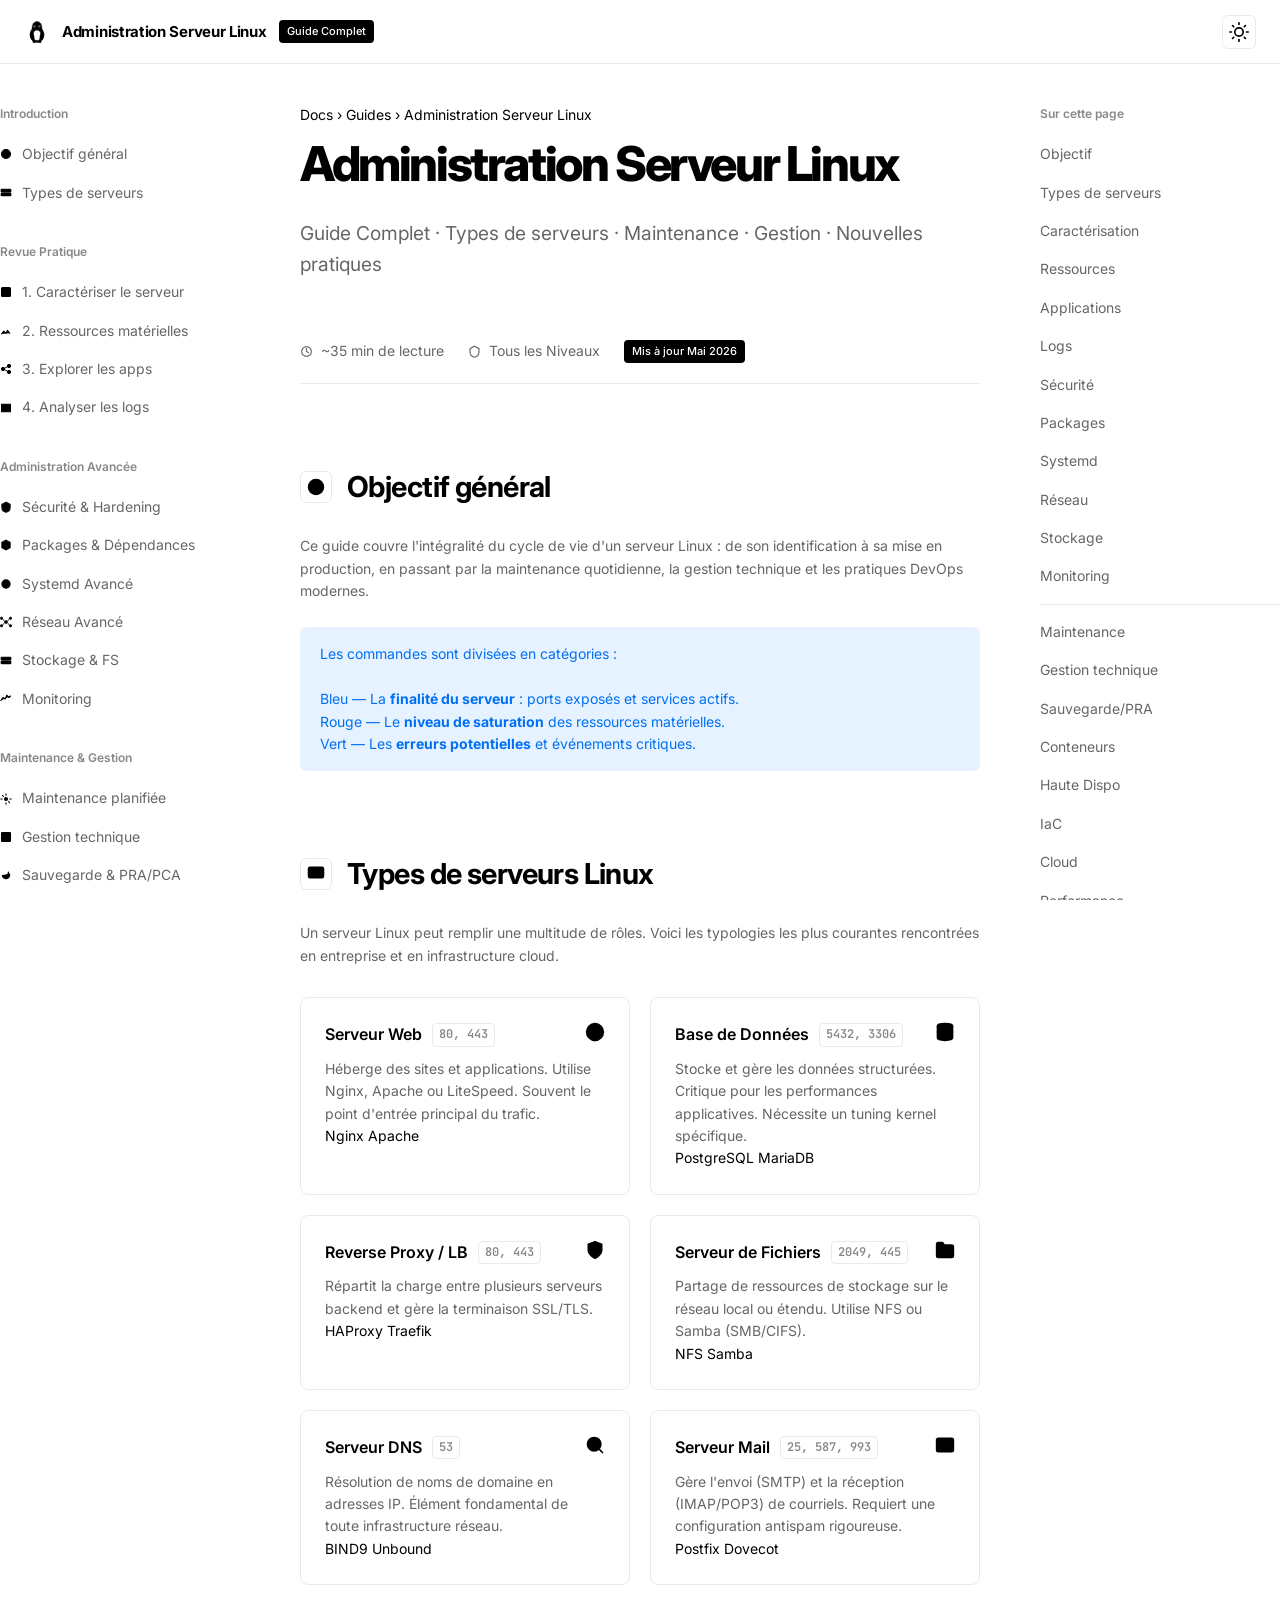
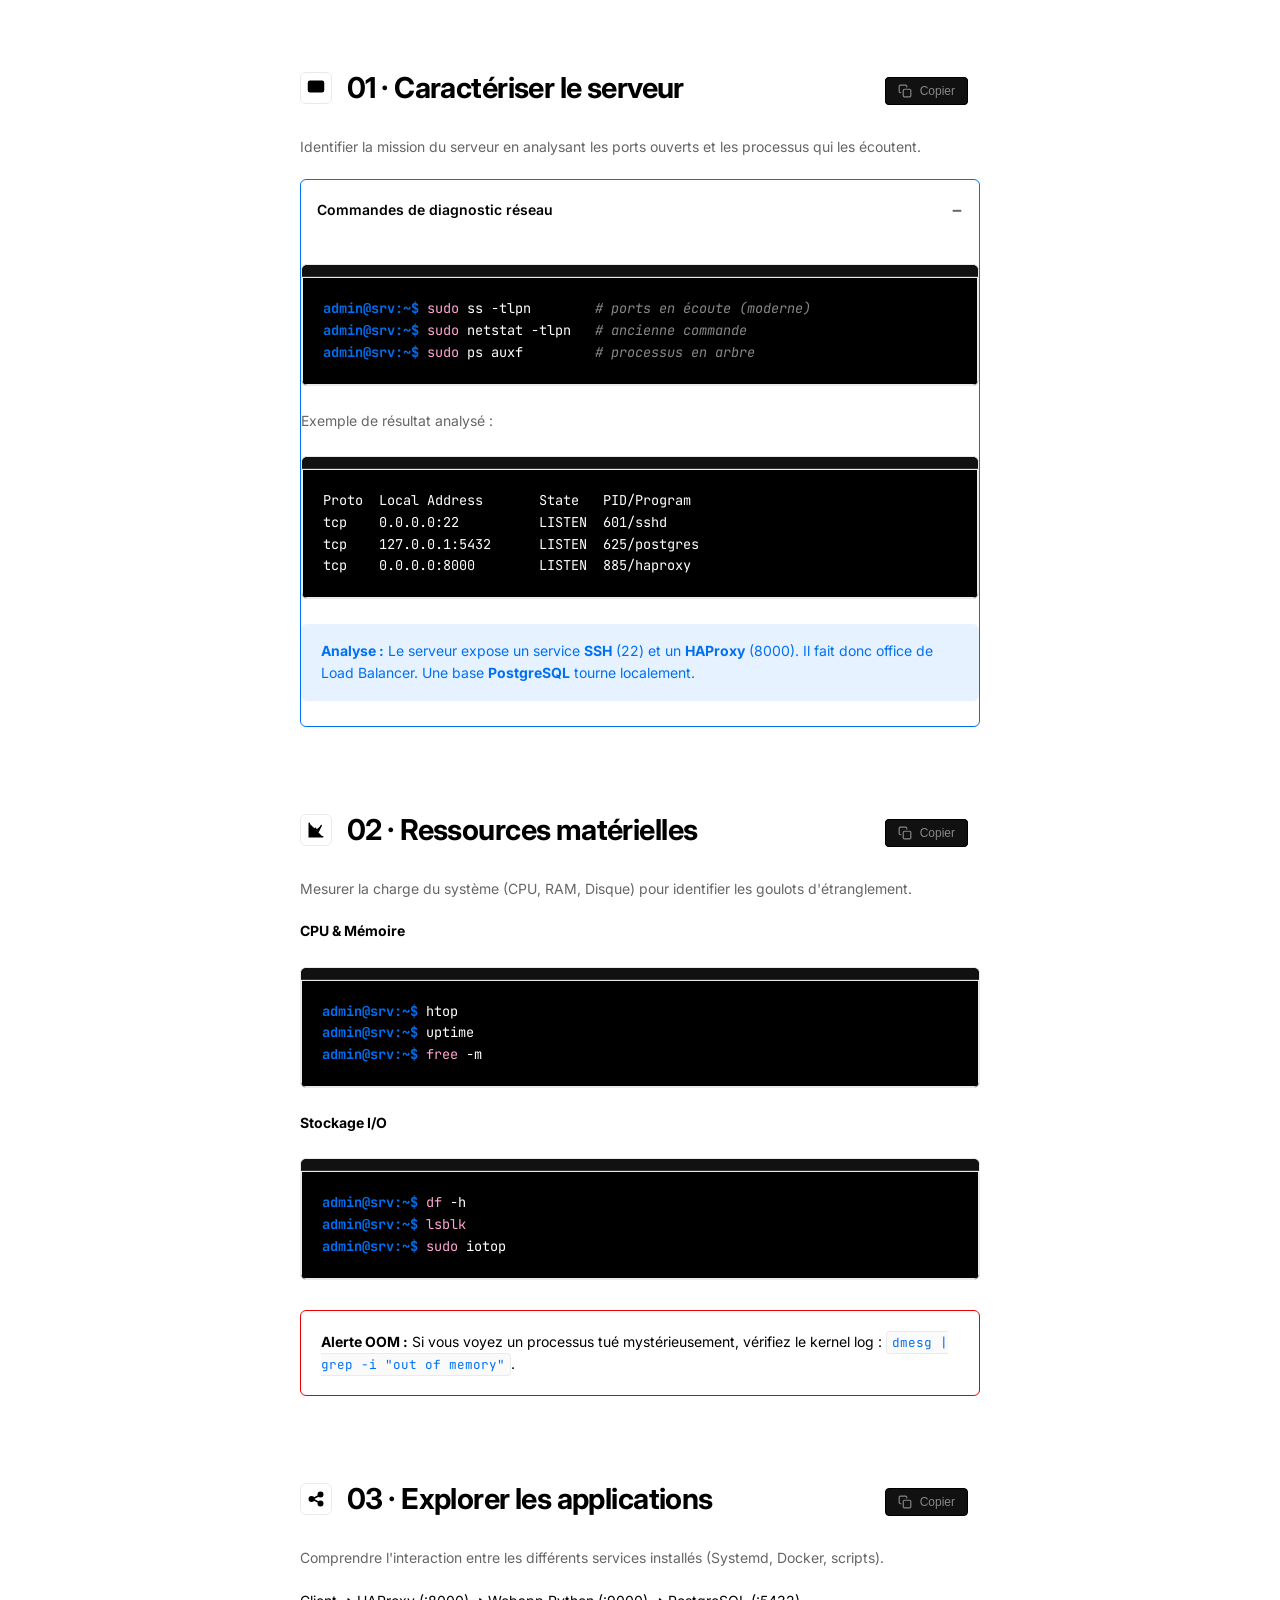
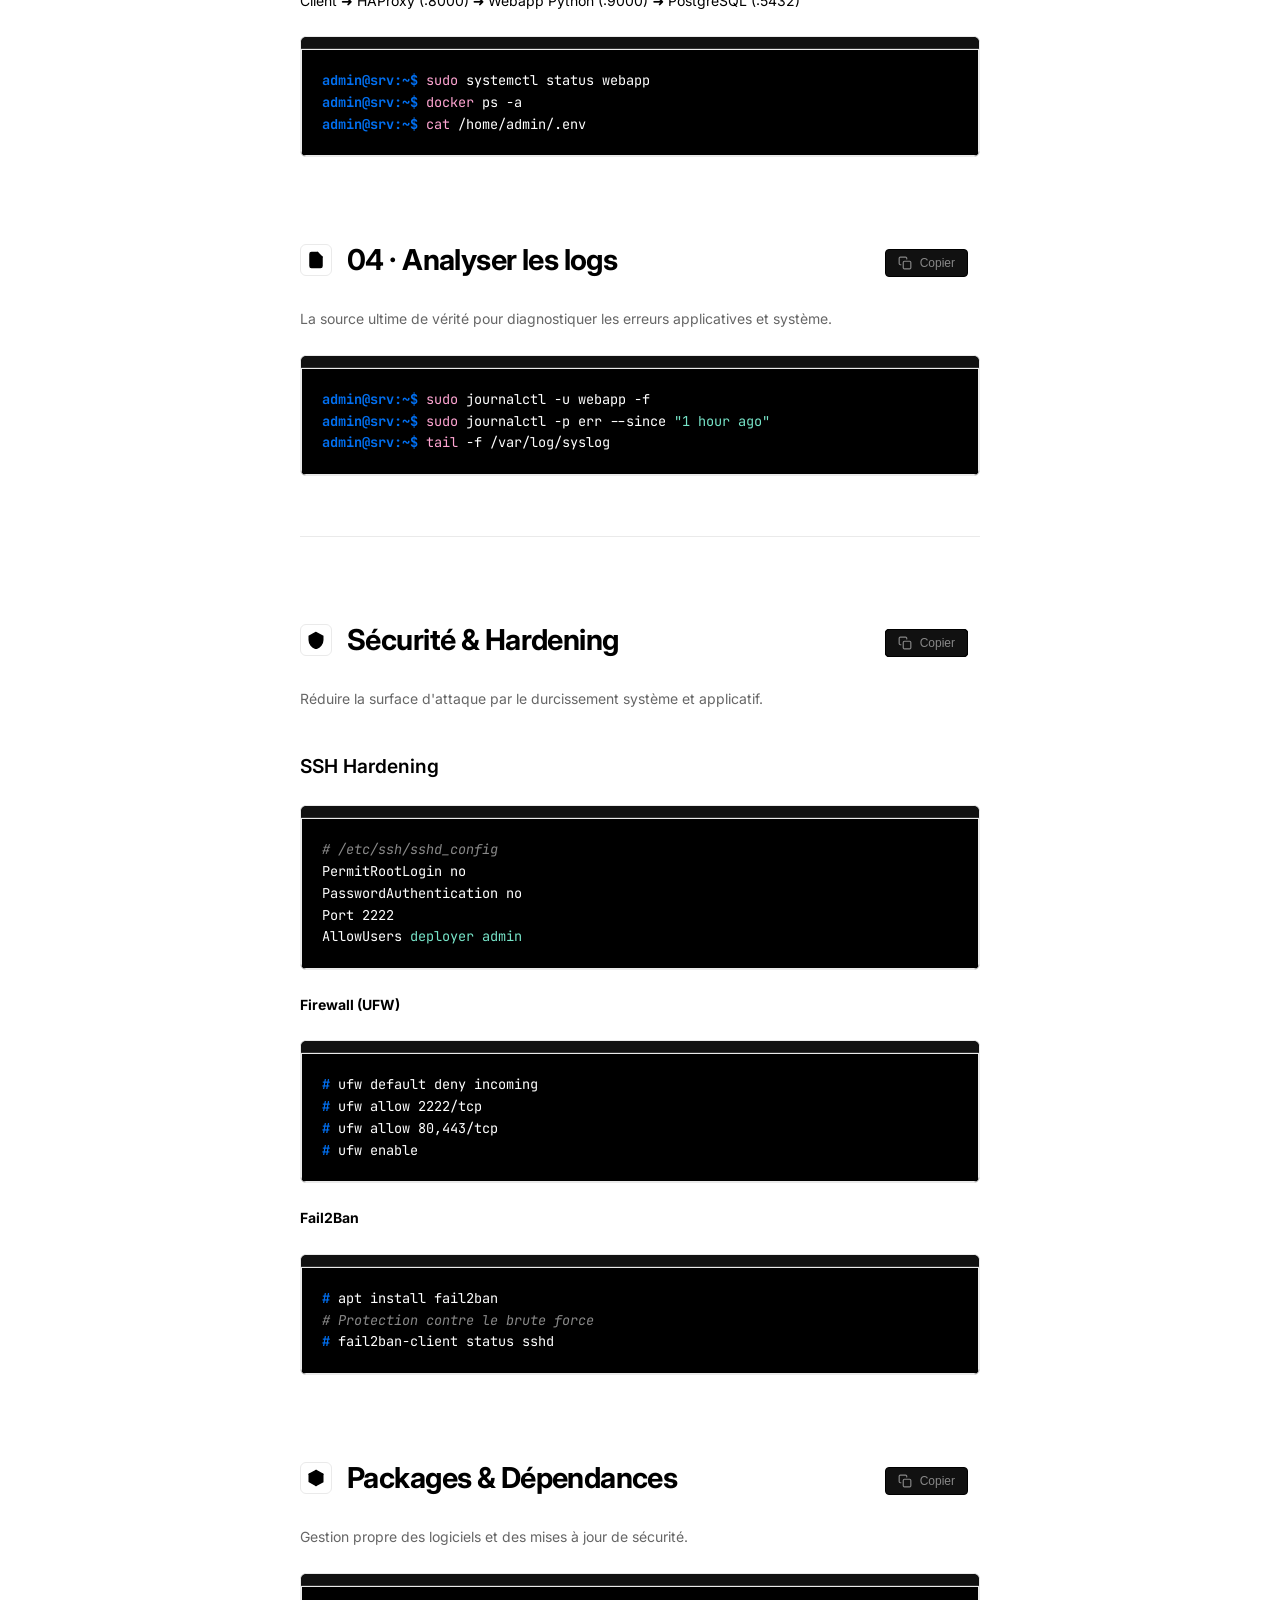
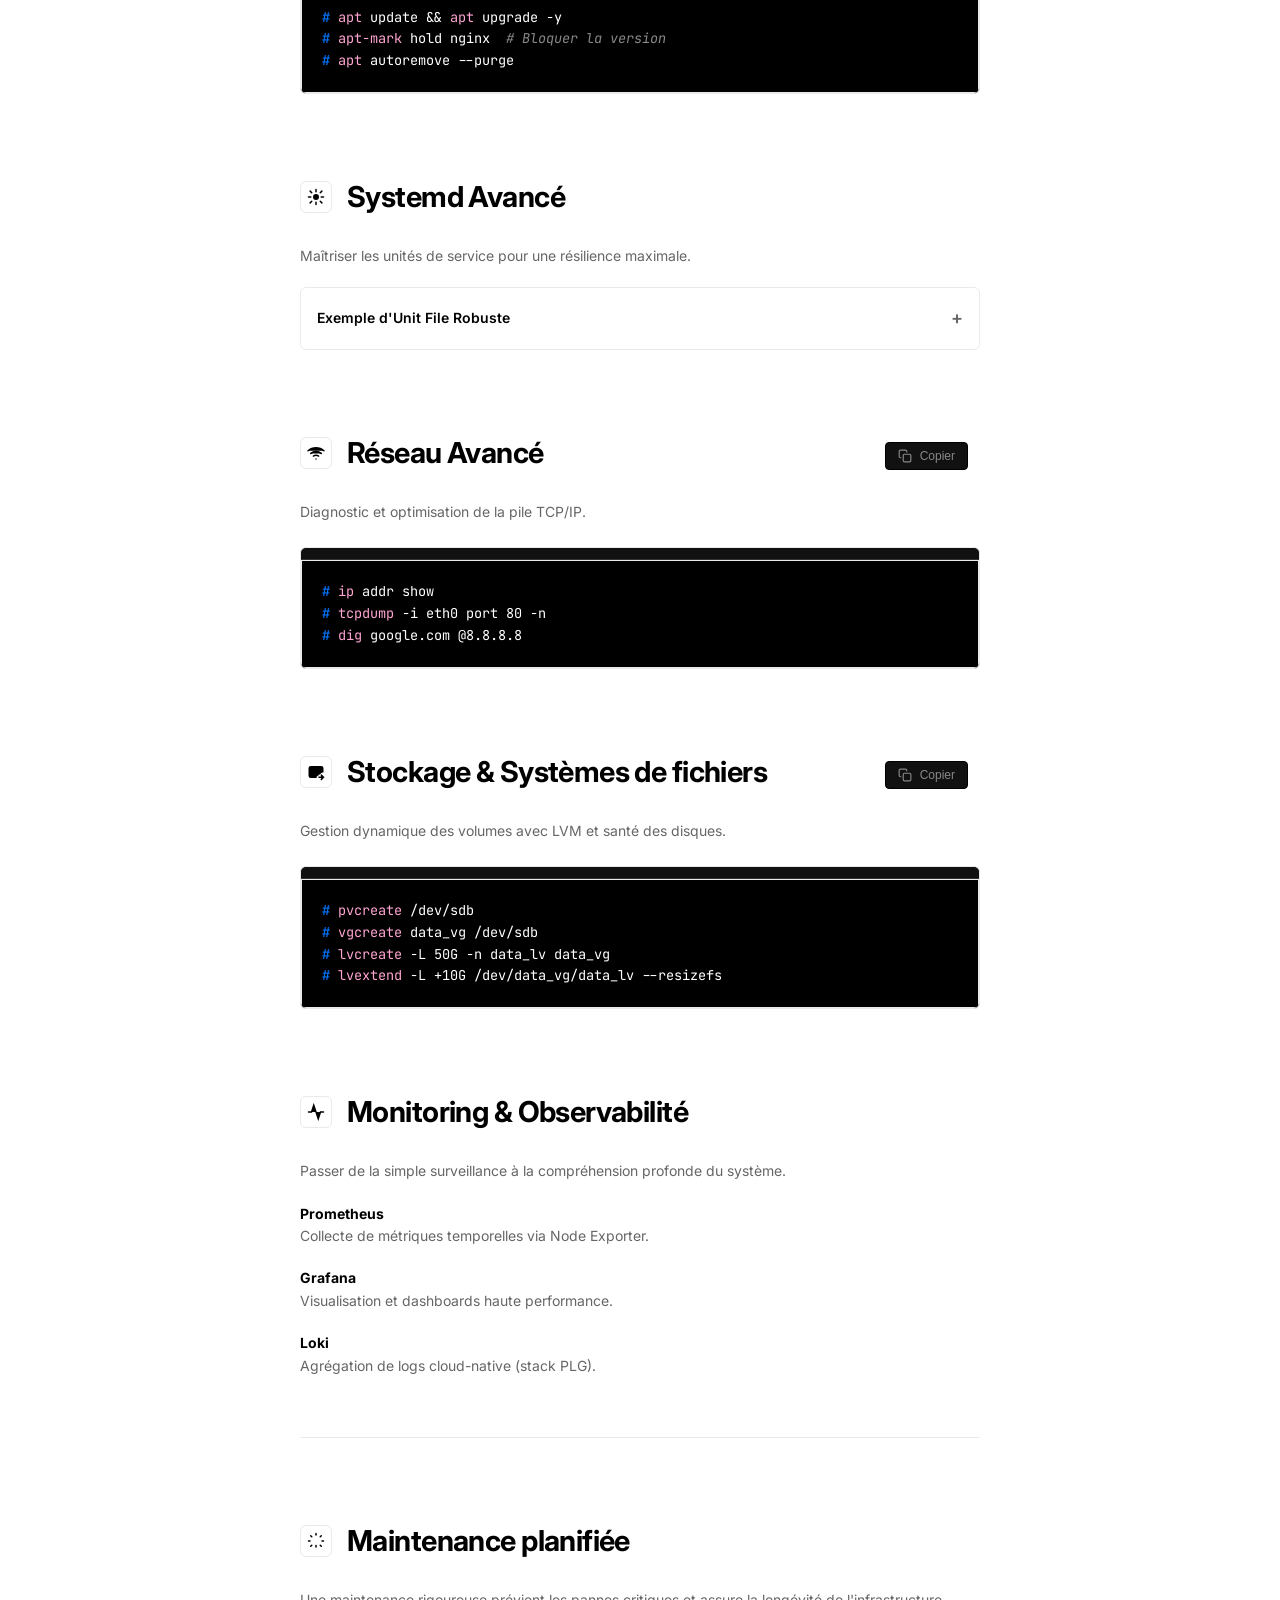
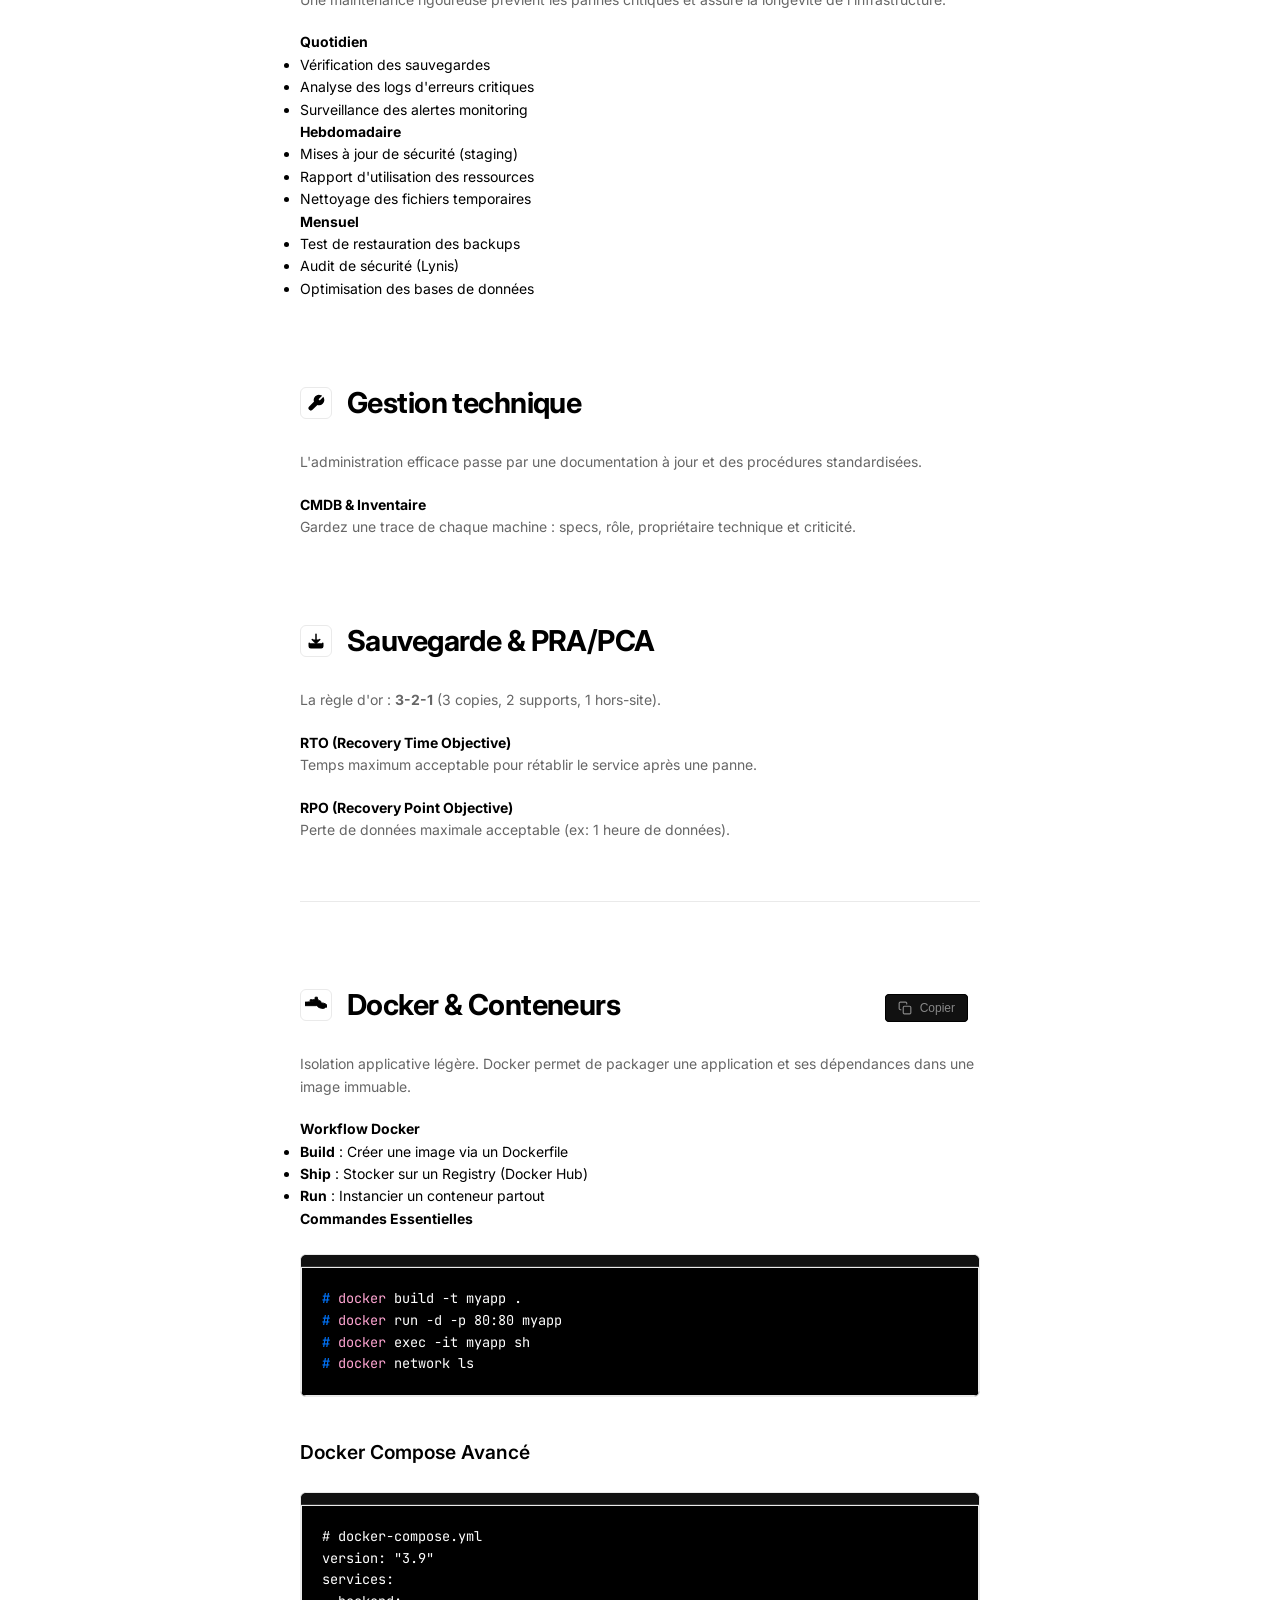
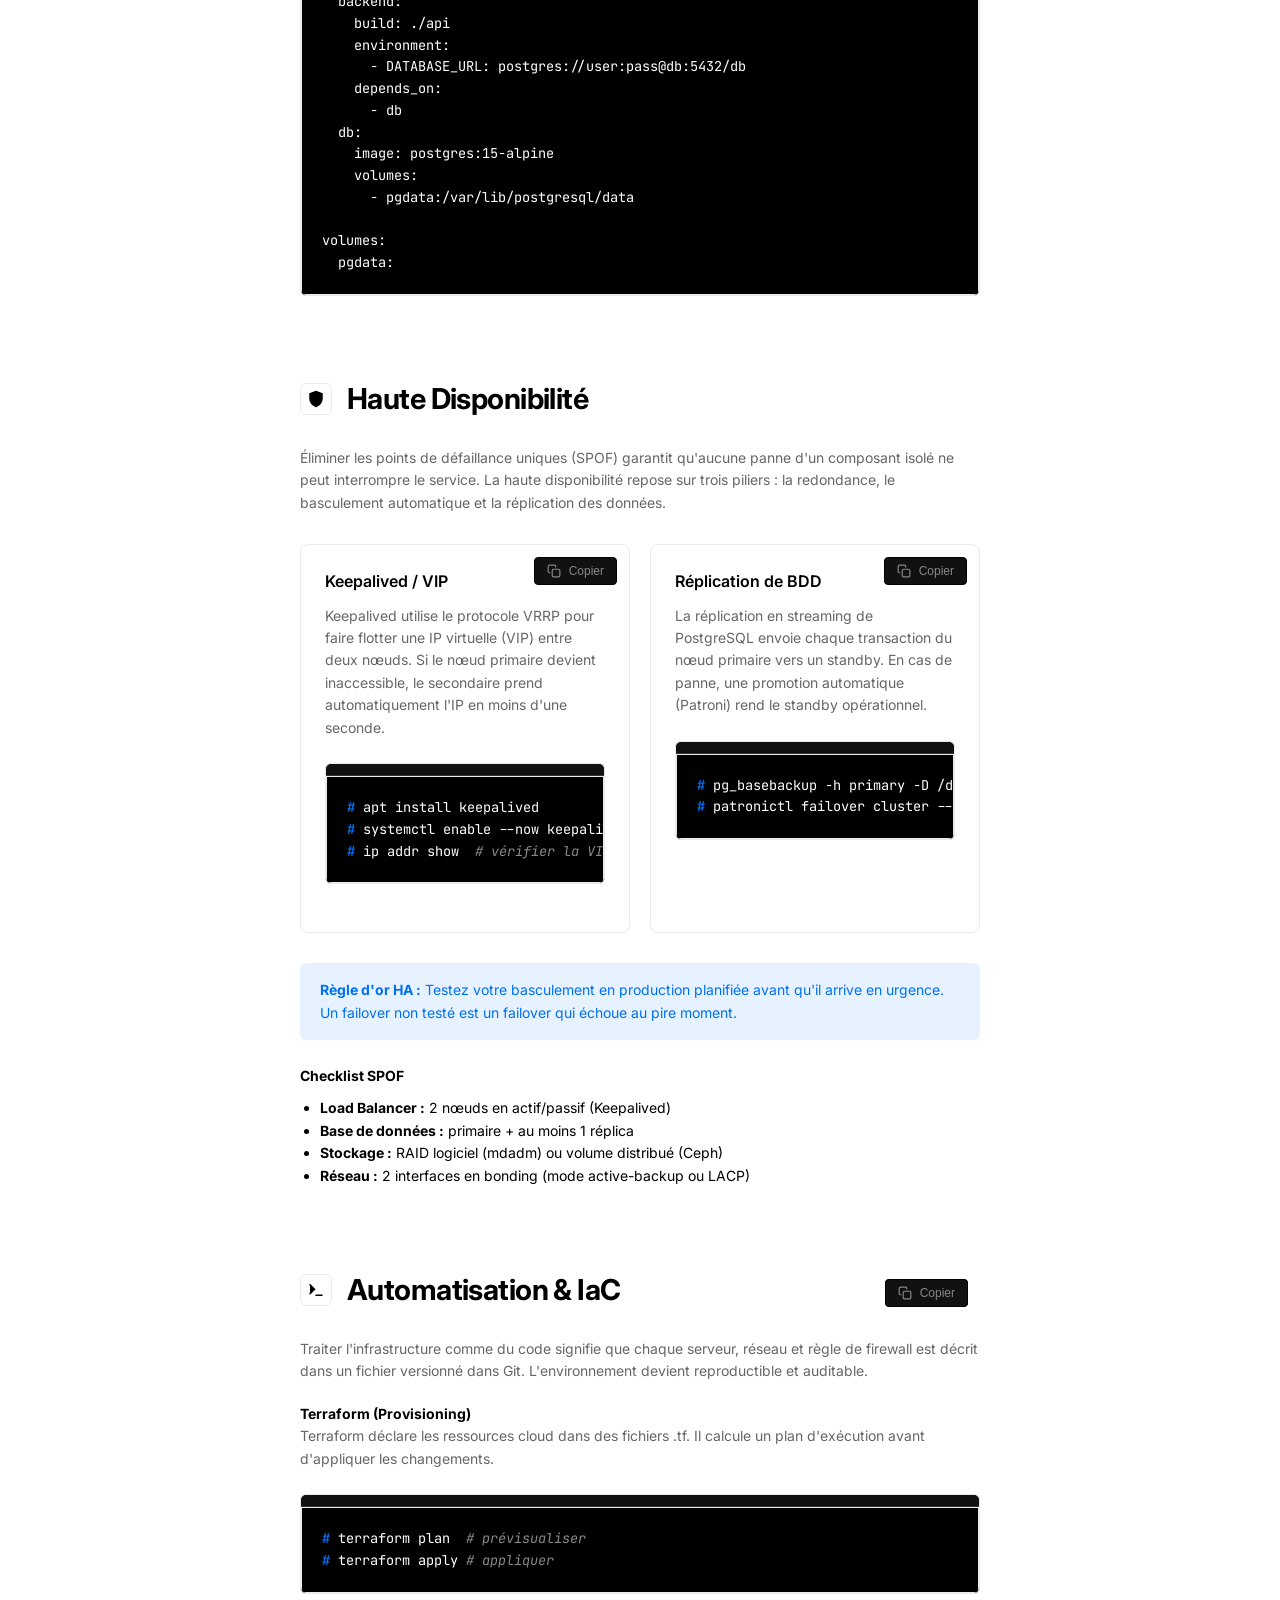
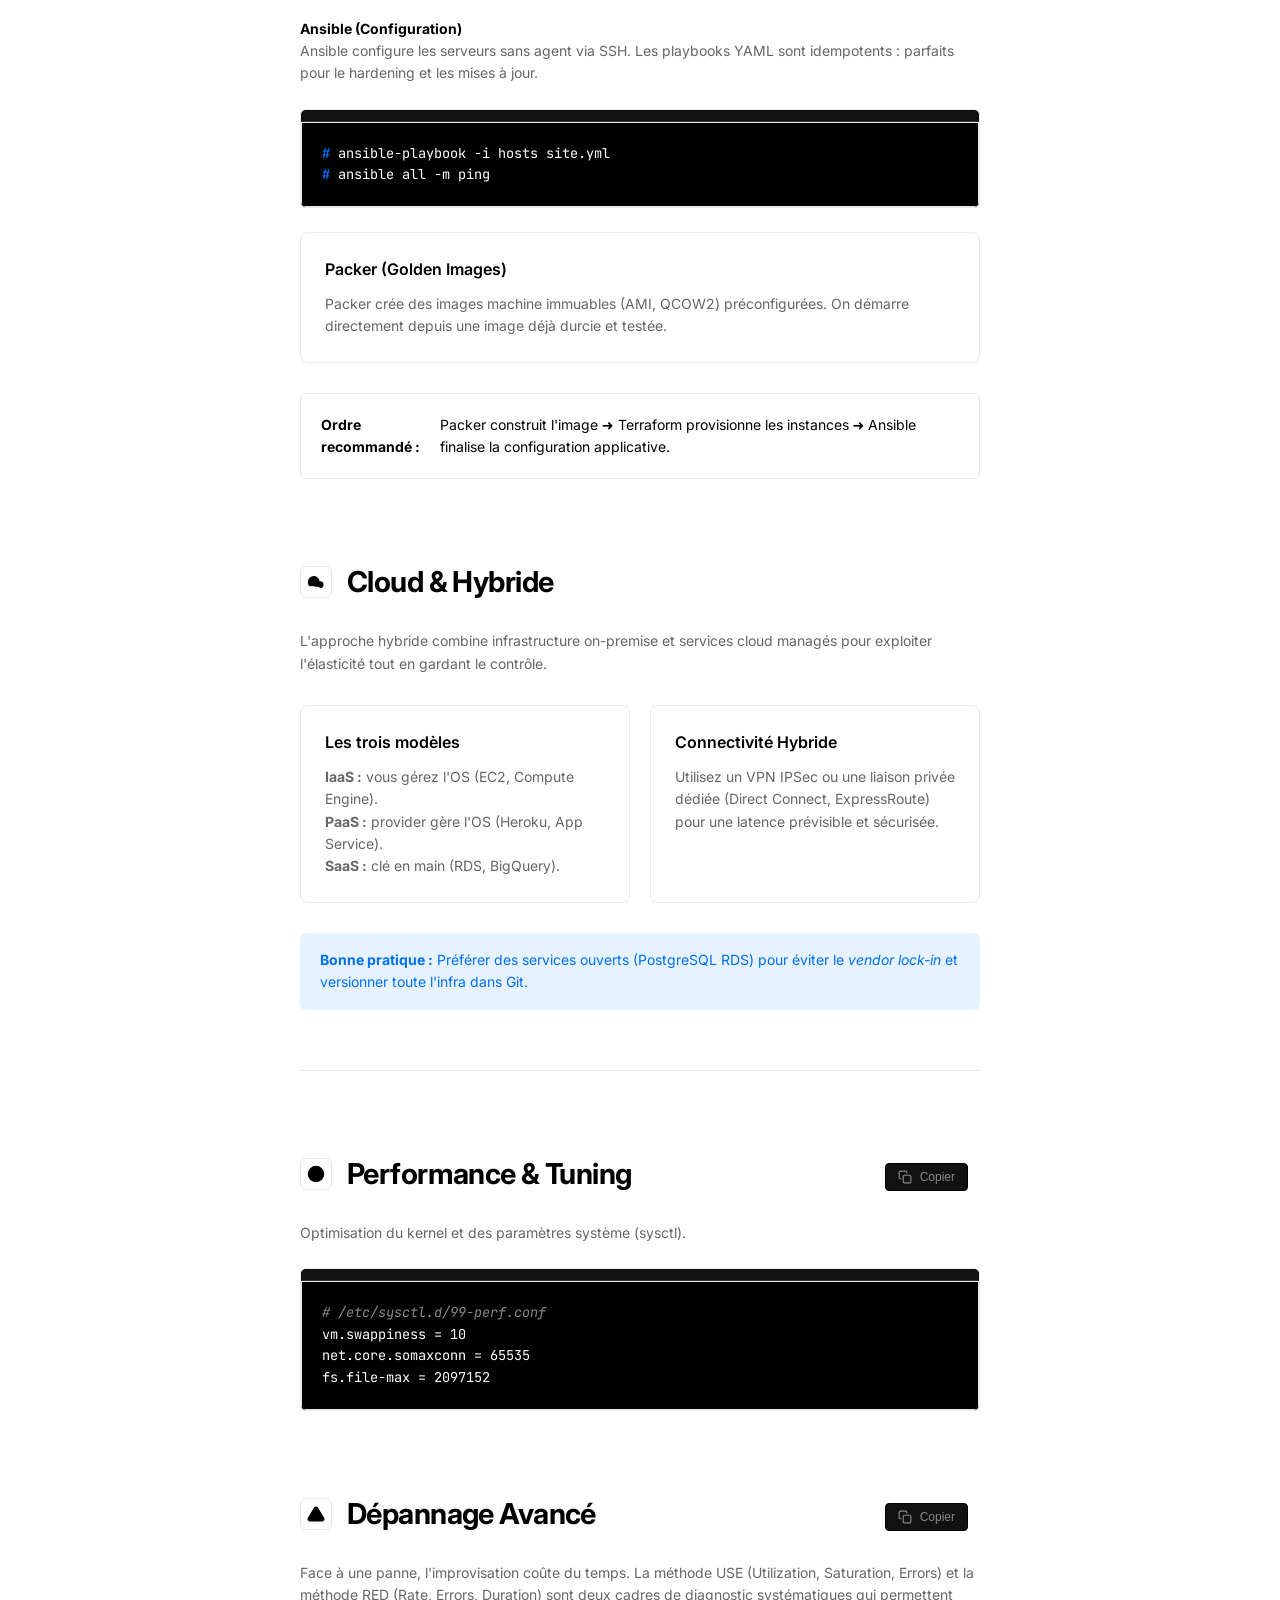
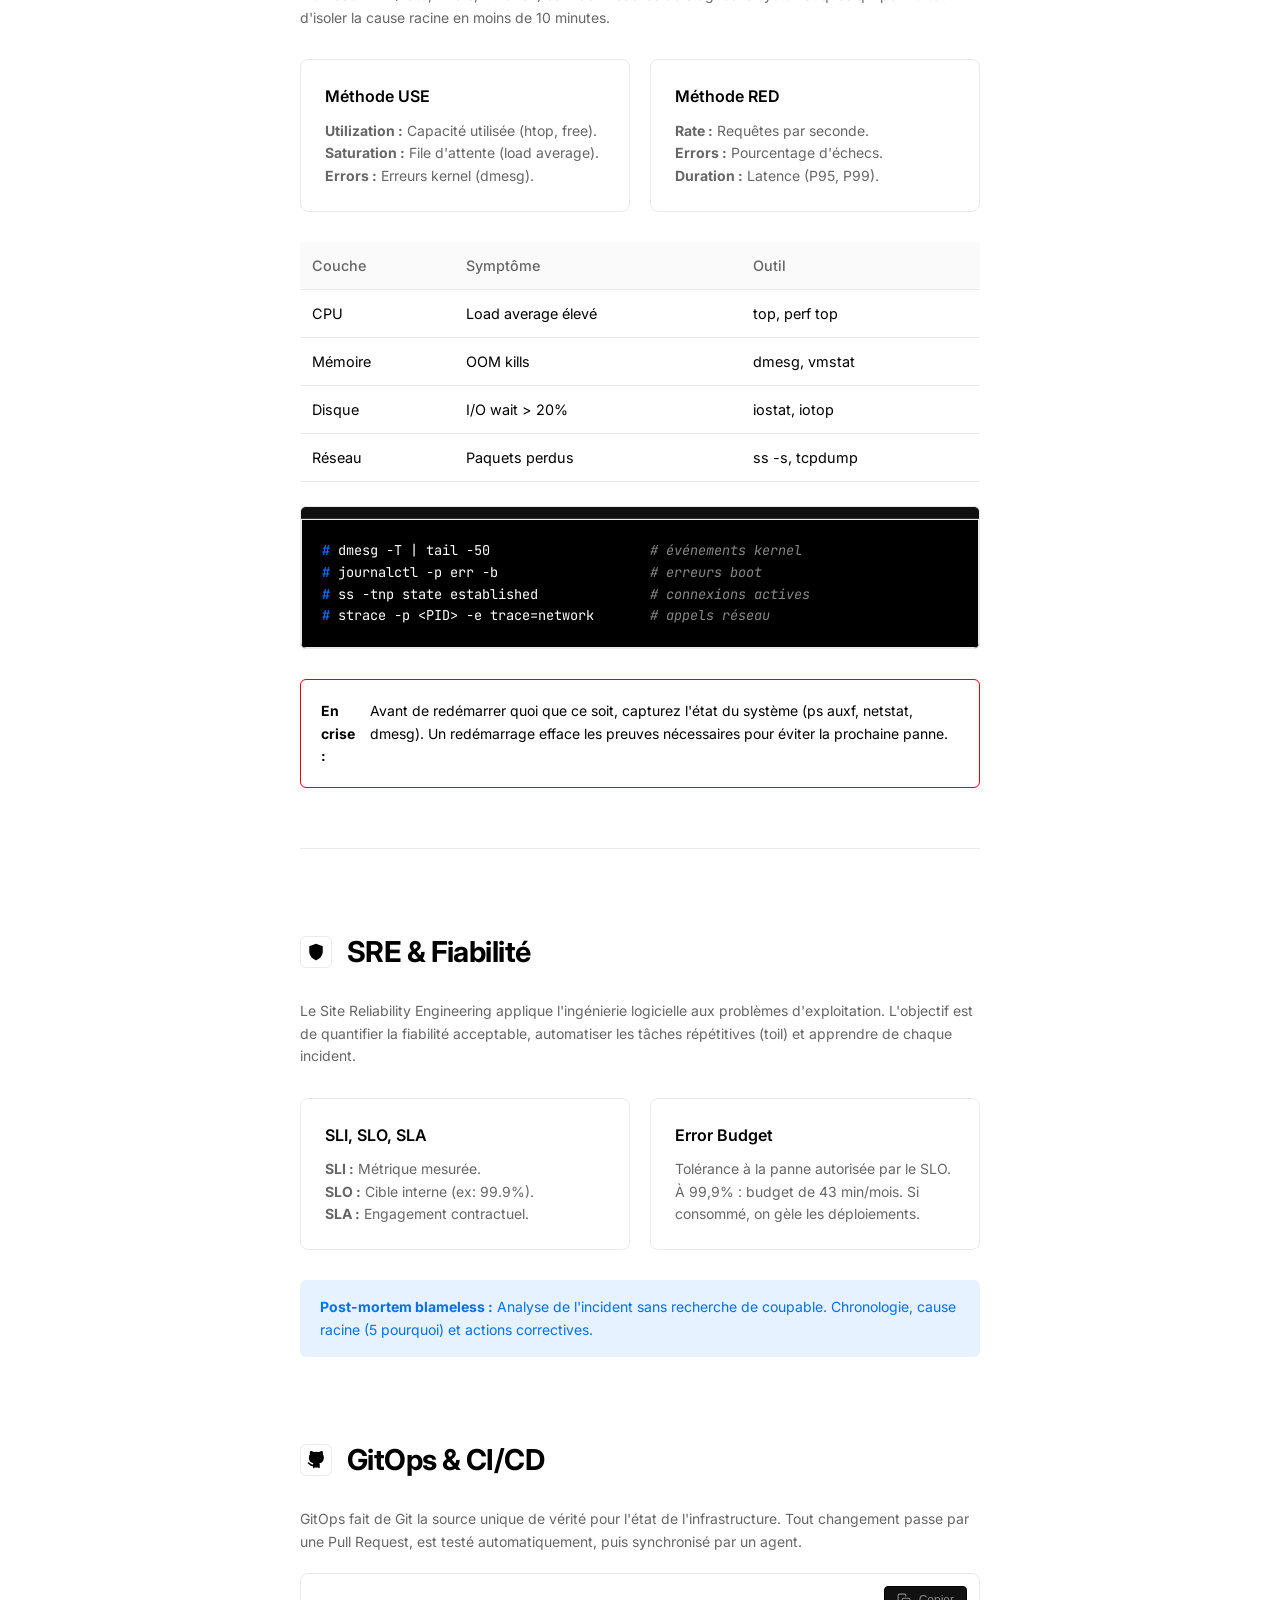
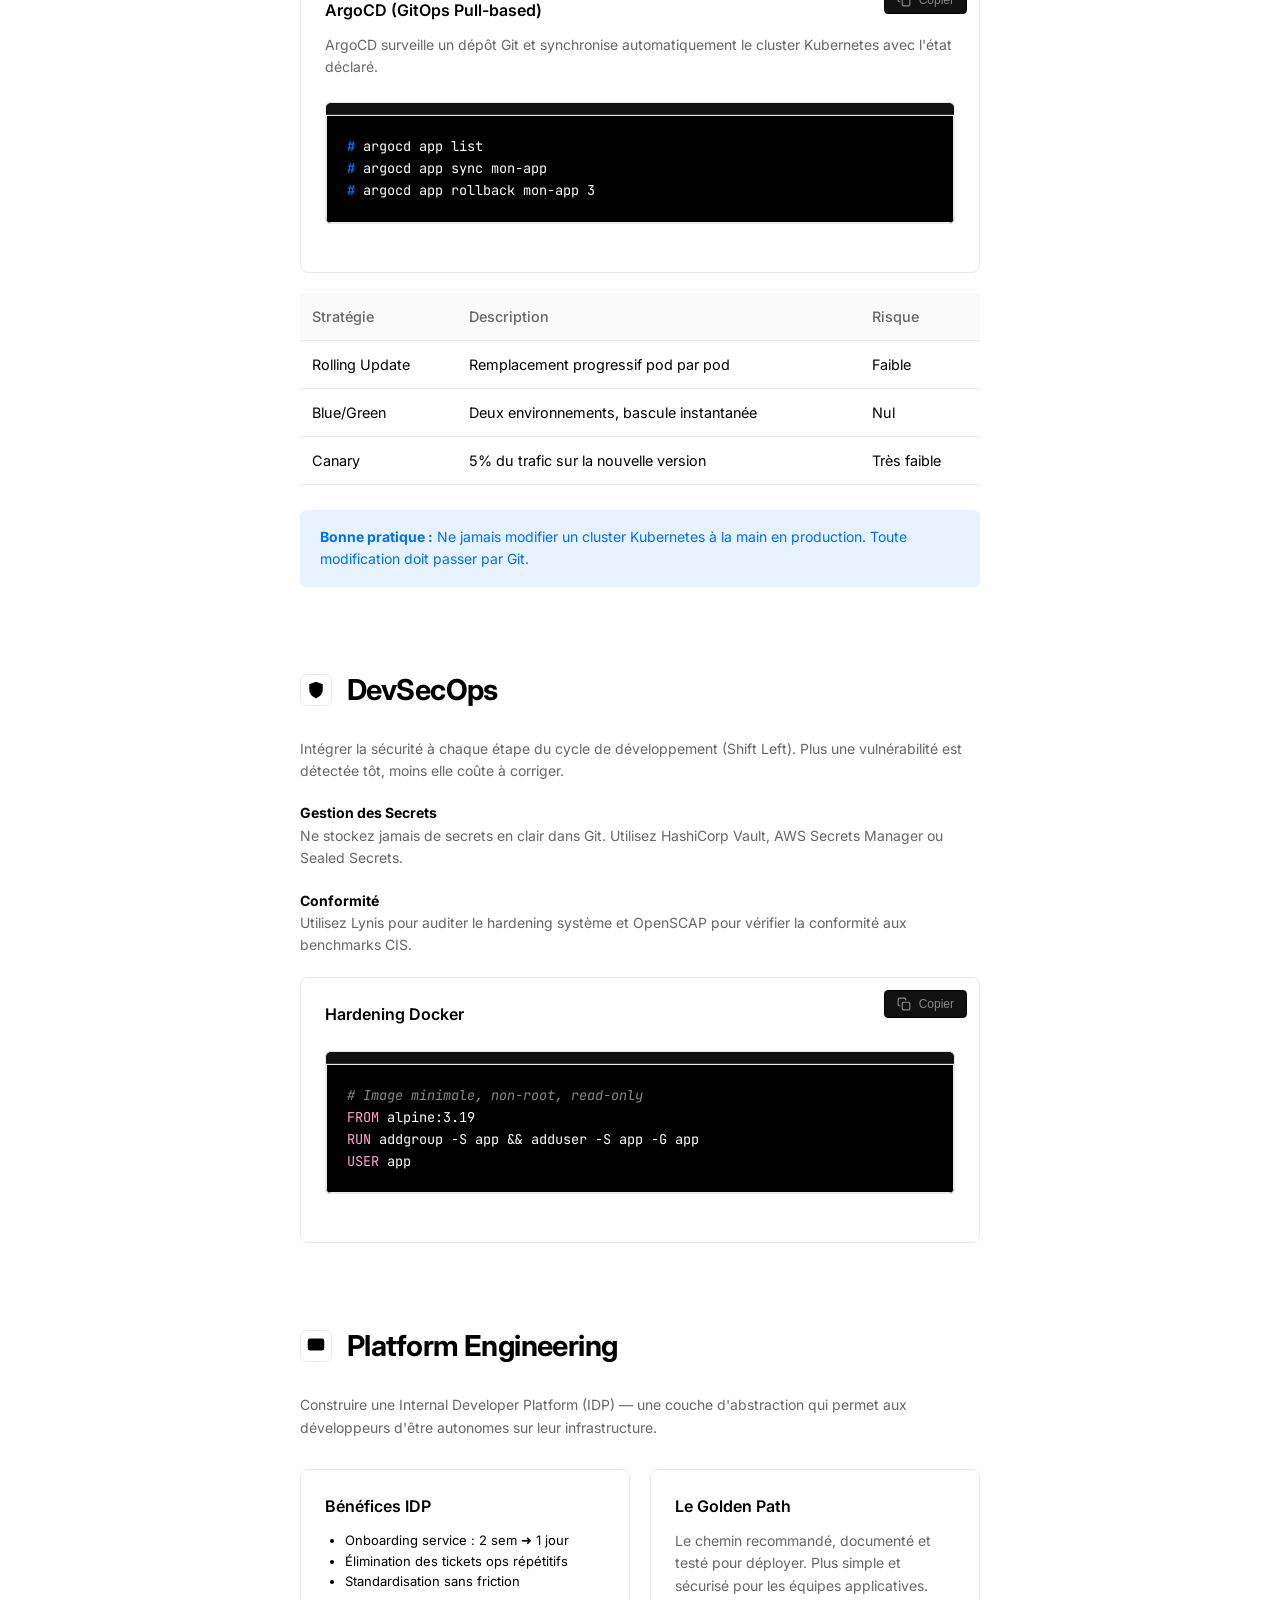
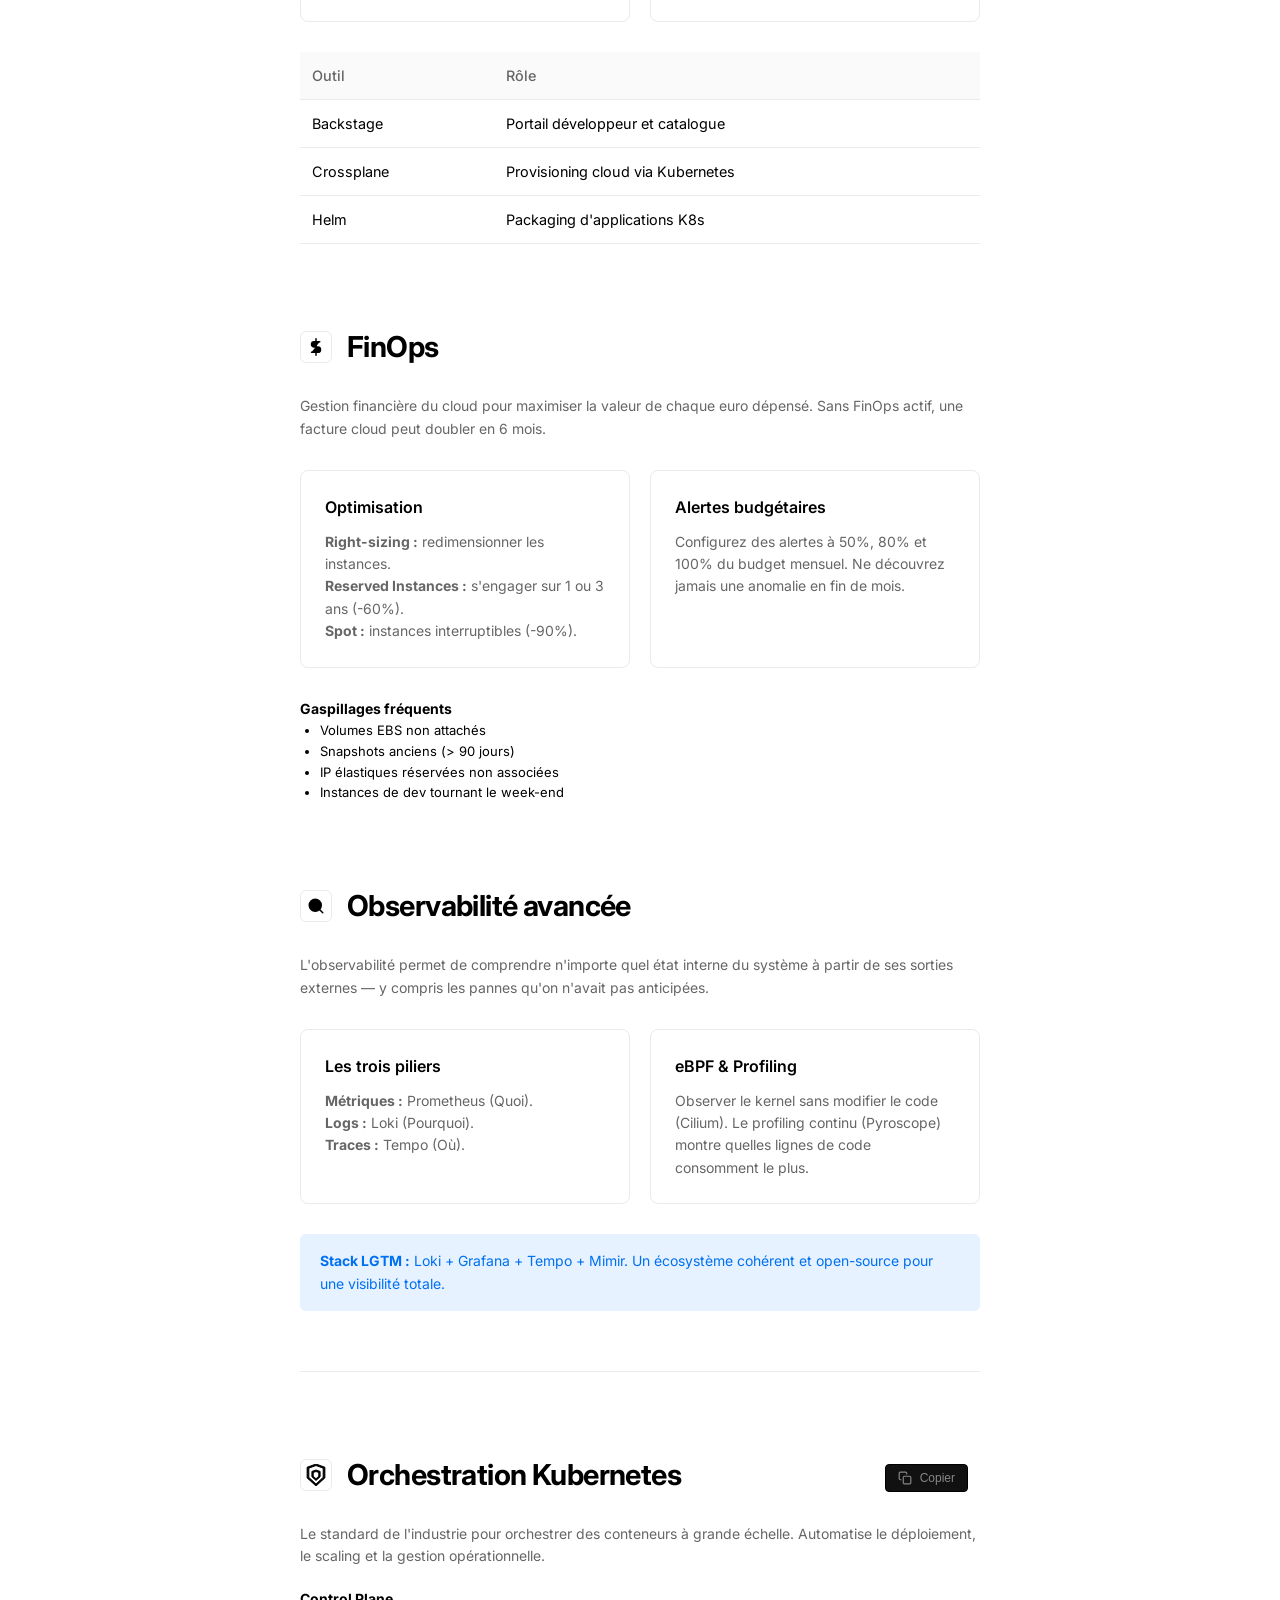
==== index.html @ 52319ed7 "doc:: première version" ====
<!DOCTYPE html>
<html lang="fr">

<head>
  <meta charset="UTF-8">
  <meta name="viewport" content="width=device-width, initial-scale=1.0">
  <title>Administration Serveur Linux </title>
  <meta name="description"
    content="Guide complet d'administration serveur Linux : types de serveurs, maintenance, sécurité, DevOps, Kubernetes, SRE, nouvelles pratiques.">
  <link rel="stylesheet" href="css/main.css">
  <script src="js/script.js" defer></script>
</head>

<body>

  <div id="progress-bar"></div>

  <header>
    <div class="header-left">
      <button id="menu-toggle" aria-label="Menu">
        <svg width="20" height="20" viewBox="0 0 24 24" fill="none" stroke="currentColor" stroke-width="2"
          stroke-linecap="round" stroke-linejoin="round">
          <line x1="3" y1="12" x2="21" y2="12" />
          <line x1="3" y1="6" x2="21" y2="6" />
          <line x1="3" y1="18" x2="21" y2="18" />
        </svg>
      </button>
      <svg width="26" height="26" viewBox="0 0 64 64" xmlns="http://www.w3.org/2000/svg">
        <ellipse cx="32" cy="38" rx="17" ry="20" fill="#1a1a1a" />
        <ellipse cx="32" cy="21" rx="12" ry="15" fill="#1a1a1a" />
        <ellipse cx="32" cy="40" rx="10" ry="13" fill="#fff" />
        <circle cx="26" cy="18" r="2.8" fill="#fff" />
        <circle cx="38" cy="18" r="2.8" fill="#fff" />
        <circle cx="26.8" cy="17.5" r="1.3" fill="#1a1a1a" />
        <circle cx="38.8" cy="17.5" r="1.3" fill="#1a1a1a" />
        <ellipse cx="32" cy="24.5" rx="3.5" ry="2.2" fill="#f0a020" />
        <ellipse cx="20" cy="42" rx="4.5" ry="10" fill="#f0a020" transform="rotate(-12 20 42)" />
        <ellipse cx="44" cy="42" rx="4.5" ry="10" fill="#f0a020" transform="rotate(12 44 42)" />
        <ellipse cx="25" cy="56" rx="3.8" ry="2.2" fill="#f0a020" />
        <ellipse cx="39" cy="56" rx="3.8" ry="2.2" fill="#f0a020" />
      </svg>
      <span class="header-title">Administration Serveur Linux</span>
      <span class="badge">Guide Complet</span>
    </div>

    <div class="header-right">
      <button id="theme-toggle" aria-label="Toggle Theme" title="Changer le thème">
        <svg class="sun-icon" width="20" height="20" viewBox="0 0 24 24" fill="none" stroke="currentColor" stroke-width="2" stroke-linecap="round" stroke-linejoin="round"><circle cx="12" cy="12" r="5"/><line x1="12" y1="1" x2="12" y2="3"/><line x1="12" y1="21" x2="12" y2="23"/><line x1="4.22" y1="4.22" x2="5.64" y2="5.64"/><line x1="18.36" y1="18.36" x2="19.78" y2="19.78"/><line x1="1" y1="12" x2="3" y2="12"/><line x1="21" y1="12" x2="23" y2="12"/><line x1="4.22" y1="19.78" x2="5.64" y2="18.36"/><line x1="18.36" y1="5.64" x2="19.78" y2="4.22"/></svg>
        <svg class="moon-icon" width="20" height="20" viewBox="0 0 24 24" fill="none" stroke="currentColor" stroke-width="2" stroke-linecap="round" stroke-linejoin="round"><path d="M21 12.79A9 9 0 1 1 11.21 3 7 7 0 0 0 21 12.79z"/></svg>
      </button>
    </div>
  </header>

  <div class="layout">

    <!-- ══ SIDEBAR GAUCHE ══ -->
    <aside>
      <div class="toc-group">
        <span class="toc-label">Introduction</span>
        <ul>
          <li><a href="#purpose">
              <svg width="12" height="12" viewBox="0 0 16 16" fill="none" stroke="currentColor" stroke-width="1.5">
                <circle cx="8" cy="8" r="6" />
                <path d="M8 5v4M8 11v.5" stroke-linecap="round" />
              </svg>
              Objectif général</a></li>
          <li><a href="#server-types">
              <svg width="12" height="12" viewBox="0 0 16 16" fill="none" stroke="currentColor" stroke-width="1.4">
                <rect x="1.5" y="3" width="13" height="3.5" rx="1" />
                <rect x="1.5" y="8" width="13" height="3.5" rx="1" />
                <circle cx="12" cy="4.8" r="0.9" fill="currentColor" />
                <circle cx="12" cy="9.8" r="0.9" fill="currentColor" />
              </svg>
              Types de serveurs</a></li>
        </ul>
      </div>
      <div class="toc-group">
        <span class="toc-label">Revue Pratique</span>
        <ul>
          <li><a href="#obj1">
              <svg width="12" height="12" viewBox="0 0 16 16" fill="none" stroke="currentColor" stroke-width="1.4">
                <rect x="2" y="2" width="12" height="12" rx="1.5" />
                <path d="M5 8h6M5 5.5h4M5 10.5h5" stroke-linecap="round" />
              </svg>
              1. Caractériser le serveur</a></li>
          <li><a href="#obj2">
              <svg width="12" height="12" viewBox="0 0 16 16" fill="none" stroke="currentColor" stroke-width="1.4">
                <path d="M2 12l3-4 3 3 2-4 3 4" stroke-linecap="round" stroke-linejoin="round" />
              </svg>
              2. Ressources matérielles</a></li>
          <li><a href="#obj3">
              <svg width="12" height="12" viewBox="0 0 16 16" fill="none" stroke="currentColor" stroke-width="1.3">
                <circle cx="4" cy="8" r="2.2" />
                <circle cx="12" cy="4" r="2.2" />
                <circle cx="12" cy="12" r="2.2" />
                <path d="M6 7L10 5M6 9L10 11" />
              </svg>
              3. Explorer les apps</a></li>
          <li><a href="#obj4">
              <svg width="12" height="12" viewBox="0 0 16 16" fill="none" stroke="currentColor" stroke-width="1.4">
                <path d="M2 3h12v10H2z" />
                <path d="M5 6h6M5 9h4" stroke-linecap="round" />
              </svg>
              4. Analyser les logs</a></li>
        </ul>
      </div>
      <div class="toc-group">
        <span class="toc-label">Administration Avancée</span>
        <ul>
          <li><a href="#sec">
              <svg width="12" height="12" viewBox="0 0 16 16" fill="none" stroke="currentColor" stroke-width="1.4">
                <path d="M8 1.5L2.5 4.5v4c0 3 2.2 5.6 5.5 6.5 3.3-.9 5.5-3.5 5.5-6.5v-4L8 1.5z" />
              </svg>
              Sécurité &amp; Hardening</a></li>
          <li><a href="#pkg">
              <svg width="12" height="12" viewBox="0 0 16 16" fill="none" stroke="currentColor" stroke-width="1.4">
                <path d="M8 1.5l5.5 3v7l-5.5 3-5.5-3v-7l5.5-3z" />
                <path d="M8 1.5v13M2.5 4.5L8 8l5.5-3.5" />
              </svg>
              Packages &amp; Dépendances</a></li>
          <li><a href="#systemd">
              <svg width="12" height="12" viewBox="0 0 16 16" fill="none" stroke="currentColor" stroke-width="1.4">
                <circle cx="8" cy="8" r="5.5" />
                <path d="M8 4.5V8l2.5 1.5" stroke-linecap="round" />
              </svg>
              Systemd Avancé</a></li>
          <li><a href="#net">
              <svg width="12" height="12" viewBox="0 0 16 16" fill="none" stroke="currentColor" stroke-width="1.3">
                <circle cx="8" cy="8" r="1.8" fill="currentColor" />
                <circle cx="2" cy="3" r="1.5" fill="currentColor" />
                <circle cx="14" cy="3" r="1.5" fill="currentColor" />
                <circle cx="2" cy="13" r="1.5" fill="currentColor" />
                <circle cx="14" cy="13" r="1.5" fill="currentColor" />
                <path d="M3.4 4.2L6 6.5M12.6 4.2L10 6.5M3.4 11.8L6 9.5M12.6 11.8L10 9.5" />
              </svg>
              Réseau Avancé</a></li>
          <li><a href="#storage">
              <svg width="12" height="12" viewBox="0 0 16 16" fill="none" stroke="currentColor" stroke-width="1.4">
                <rect x="1.5" y="3" width="13" height="3.5" rx="1" />
                <rect x="1.5" y="8" width="13" height="3.5" rx="1" />
                <circle cx="12" cy="4.8" r="0.9" fill="currentColor" />
                <circle cx="12" cy="9.8" r="0.9" fill="currentColor" />
              </svg>
              Stockage &amp; FS</a></li>
          <li><a href="#monitoring">
              <svg width="12" height="12" viewBox="0 0 16 16" fill="none" stroke="currentColor" stroke-width="1.5">
                <path d="M1 10l3-4 3 2 2-5 3 3 2-2" stroke-linecap="round" stroke-linejoin="round" />
              </svg>
              Monitoring</a></li>
        </ul>
      </div>
      <div class="toc-group">
        <span class="toc-label">Maintenance &amp; Gestion</span>
        <ul>
          <li><a href="#maintenance">
              <svg width="12" height="12" viewBox="0 0 16 16" fill="none" stroke="currentColor" stroke-width="1.4">
                <circle cx="8" cy="8" r="2" />
                <path d="M8 1v2M8 13v2M1 8h2M13 8h2M3.2 3.2l1.4 1.4M11.4 11.4l1.4 1.4" stroke-linecap="round" />
              </svg>
              Maintenance planifiée</a></li>
          <li><a href="#gestion">
              <svg width="12" height="12" viewBox="0 0 16 16" fill="none" stroke="currentColor" stroke-width="1.4">
                <rect x="2" y="2" width="12" height="12" rx="1" />
                <path d="M5 6h6M5 9h4" stroke-linecap="round" />
              </svg>
              Gestion technique</a></li>
          <li><a href="#backup">
              <svg width="12" height="12" viewBox="0 0 16 16" fill="none" stroke="currentColor" stroke-width="1.4">
                <path d="M3 8a5 5 0 109.9-1H11" />
                <path d="M11 4l1 3-3 .5" stroke-linecap="round" />
              </svg>
              Sauvegarde &amp; PRA/PCA</a></li>
        </ul>
      </div>
      <div class="toc-group">
        <span class="toc-label">Architecture &amp; Cloud</span>
        <ul>
          <li><a href="#containers">
              <svg width="12" height="12" viewBox="0 0 16 16" fill="none" stroke="currentColor" stroke-width="1.4">
                <rect x="1" y="5" width="14" height="8" rx="1" />
                <path d="M4 5V3.5h8V5" />
                <path d="M5 9h2M9 9h2" stroke-linecap="round" />
              </svg>
              Conteneurs &amp; K8s</a></li>
          <li><a href="#ha">
              <svg width="12" height="12" viewBox="0 0 16 16" fill="none" stroke="currentColor" stroke-width="1.4">
                <circle cx="8" cy="8" r="6" />
                <path d="M5 8l2 2 4-4" stroke-linecap="round" stroke-linejoin="round" />
              </svg>
              Haute Disponibilité</a></li>
          <li><a href="#iac">
              <svg width="12" height="12" viewBox="0 0 16 16" fill="none" stroke="currentColor" stroke-width="1.5">
                <path d="M4 4L1.5 8 4 12M12 4l2.5 4-2.5 4M9 2.5l-2 11" stroke-linecap="round" />
              </svg>
              Automatisation &amp; IaC</a></li>
          <li><a href="#cloud">
              <svg width="12" height="12" viewBox="0 0 16 16" fill="none" stroke="currentColor" stroke-width="1.3">
                <path d="M13 9.5a2.5 2.5 0 10-3-4.3A3 3 0 003 8.5h9.5" />
              </svg>
              Cloud &amp; Hybride</a></li>
        </ul>
      </div>
      <div class="toc-group">
        <span class="toc-label">Performance &amp; Debug</span>
        <ul>
          <li><a href="#perf">
              <svg width="12" height="12" viewBox="0 0 16 16" fill="none" stroke="currentColor" stroke-width="1.4">
                <circle cx="8" cy="8" r="3" />
                <path d="M8 1v2M8 13v2M1 8h2M13 8h2" stroke-linecap="round" />
              </svg>
              Performance &amp; Tuning</a></li>
          <li><a href="#debug">
              <svg width="12" height="12" viewBox="0 0 16 16" fill="none" stroke="currentColor" stroke-width="1.4">
                <circle cx="8" cy="8" r="5.5" />
                <path d="M8 5v3.5l2 1.5" stroke-linecap="round" />
              </svg>
              Dépannage Avancé</a></li>
        </ul>
      </div>
      <div class="toc-group">
        <span class="toc-label">Nouvelles Pratiques</span>
        <ul>
          <li><a href="#sre">
              <svg width="12" height="12" viewBox="0 0 16 16" fill="none" stroke="currentColor" stroke-width="1.4">
                <circle cx="8" cy="8" r="5.5" />
                <path d="M5 8l2 2 4-4" stroke-linecap="round" stroke-linejoin="round" />
              </svg>
              SRE &amp; Fiabilité</a></li>
          <li><a href="#gitops">
              <svg width="12" height="12" viewBox="0 0 16 16" fill="none" stroke="currentColor" stroke-width="1.4">
                <circle cx="4" cy="4" r="2" />
                <circle cx="12" cy="4" r="2" />
                <circle cx="8" cy="12" r="2" />
                <path d="M4 6v2a4 4 0 004 4M12 6v-1a2 2 0 00-2-2H6" />
              </svg>
              GitOps &amp; CI/CD</a></li>
          <li><a href="#devsecops">
              <svg width="12" height="12" viewBox="0 0 16 16" fill="none" stroke="currentColor" stroke-width="1.4">
                <path d="M8 1.5L2.5 4.5v4c0 3 2.2 5.6 5.5 6.5 3.3-.9 5.5-3.5 5.5-6.5v-4L8 1.5z" />
              </svg>
              DevSecOps</a></li>
          <li><a href="#platform">
              <svg width="12" height="12" viewBox="0 0 16 16" fill="none" stroke="currentColor" stroke-width="1.4">
                <rect x="1" y="5" width="14" height="8" rx="1" />
                <path d="M4 5V3.5h8V5" />
              </svg>
              Platform Engineering</a></li>
          <li><a href="#finops">
              <svg width="12" height="12" viewBox="0 0 16 16" fill="none" stroke="currentColor" stroke-width="1.4">
                <circle cx="8" cy="8" r="6" />
                <path d="M8 4v8M6 6h3a1 1 0 010 2H6M6 8h4" stroke-linecap="round" />
              </svg>
              FinOps</a></li>
          <li><a href="#observability">
              <svg width="12" height="12" viewBox="0 0 16 16" fill="none" stroke="currentColor" stroke-width="1.5">
                <path d="M1 10l3-4 3 2 2-5 3 3 2-2" stroke-linecap="round" stroke-linejoin="round" />
              </svg>
              Observabilité avancée</a></li>
        </ul>
      </div>
      <div class="toc-group">
        <span class="toc-label">Kubernetes ⎈</span>
        <ul>
          <li><a href="#cmds">Commandes kubectl</a></li>
          <li><a href="#yaml">Exemples YAML</a></li>
          <li><a href="#vs">K8s vs Docker</a></li>
        </ul>
      </div>
      <div class="toc-group">
        <span class="toc-label">Référence</span>
        <ul>
          <li><a href="#roadmap">Feuille de route</a></li>
        </ul>
      </div>
    </aside>

    <!-- ══ MAIN CONTENT ══ -->
    <main>

      <div class="breadcrumb">Docs <span>›</span> Guides <span>›</span> Administration Serveur Linux</div>
      <h1>Administration Serveur Linux</h1>
      <p class="subtitle">Guide Complet · Types de serveurs · Maintenance · Gestion · Nouvelles pratiques
      </p>
      <div class="page-meta">
        <span class="page-meta-item">
          <svg width="13" height="13" viewBox="0 0 16 16" fill="none" stroke="currentColor" stroke-width="1.4">
            <circle cx="8" cy="8" r="6" />
            <path d="M8 4.5V8l2.5 1.5" stroke-linecap="round" />
          </svg>
          ~35 min de lecture
        </span>
        <span class="page-meta-item">
          <svg width="13" height="13" viewBox="0 0 16 16" fill="none" stroke="currentColor" stroke-width="1.4">
            <path d="M8 1.5L2.5 4.5v4c0 3 2.2 5.6 5.5 6.5 3.3-.9 5.5-3.5 5.5-6.5v-4z" />
          </svg>
          Tous les Niveaux
        </span>
        <span class="page-meta-item"><span class="badge">Mis à jour Mai 2026</span></span>
      </div>

      <!-- ══════════ SECTION: OBJECTIF ══════════ -->
      <section id="purpose">
        <div class="section-header">
          <div class="section-icon">
            <svg width="18" height="18" viewBox="0 0 24 24" fill="none" stroke="white" stroke-width="2"
              stroke-linecap="round">
              <circle cx="12" cy="12" r="10" />
              <path d="M12 8v4M12 16h.01" />
            </svg>
          </div>
          <h2>Objectif général</h2>
        </div>
        <p>Ce guide couvre l'intégralité du cycle de vie d'un serveur Linux : de son identification à sa mise en
          production, en passant par la maintenance quotidienne, la gestion technique et les pratiques DevOps modernes.
        <div class="note info">
          Les commandes sont divisées en catégories :<br><br>
          <span class="tag tag-blue">Bleu</span> — La <strong>finalité du serveur</strong> : ports exposés et services
          actifs.<br>
          <span class="tag tag-red">Rouge</span> — Le <strong>niveau de saturation</strong> des ressources
          matérielles.<br>
          <span class="tag tag-green">Vert</span> — Les <strong>erreurs potentielles</strong> et événements critiques.
        </div>
      </section>

      <!-- ══════════ SECTION: TYPES DE SERVEURS ══════════ -->
      <section id="server-types">
        <div class="section-header">
          <div class="section-icon cyan">
            <svg width="18" height="18" viewBox="0 0 24 24" fill="none" stroke="white" stroke-width="2"
              stroke-linecap="round">
              <rect x="2" y="3" width="20" height="14" rx="2" />
              <line x1="2" y1="10" x2="22" y2="10" />
            </svg>
          </div>
          <h2>Types de serveurs Linux</h2>
        </div>
        <p>Un serveur Linux peut remplir une multitude de rôles. Voici les typologies les plus courantes rencontrées en
          entreprise et en infrastructure cloud.</p>

        <div class="server-grid">
          <div class="server-card web">
            <div class="server-card-icon">
              <svg width="20" height="20" viewBox="0 0 24 24" fill="none" stroke="currentColor" stroke-width="2"
                stroke-linecap="round" stroke-linejoin="round">
                <circle cx="12" cy="12" r="10" />
                <line x1="2" y1="12" x2="22" y2="12" />
                <path d="M12 2a15.3 15.3 0 0 1 4 10 15.3 15.3 0 0 1-4 10 15.3 15.3 0 0 1-4-10 15.3 15.3 0 0 1 4-10z" />
              </svg>
            </div>
            <h4>Serveur Web <span class="sc-port">80, 443</span></h4>
            <p>Héberge des sites et applications. Utilise Nginx, Apache ou LiteSpeed. Souvent le point d'entrée
              principal du trafic.</p>
            <div class="sc-tags">
              <span class="tag tag-blue">Nginx</span>
              <span class="tag tag-blue">Apache</span>
            </div>
          </div>

          <div class="server-card db">
            <div class="server-card-icon">
              <svg width="20" height="20" viewBox="0 0 24 24" fill="none" stroke="currentColor" stroke-width="2"
                stroke-linecap="round" stroke-linejoin="round">
                <ellipse cx="12" cy="5" rx="9" ry="3" />
                <path d="M21 12c0 1.66-4 3-9 3s-9-1.34-9-3" />
                <path d="M3 5v14c0 1.66 4 3 9 3s9-1.34 9-3V5" />
              </svg>
            </div>
            <h4>Base de Données <span class="sc-port">5432, 3306</span></h4>
            <p>Stocke et gère les données structurées. Critique pour les performances applicatives. Nécessite un tuning
              kernel spécifique.</p>
            <div class="sc-tags">
              <span class="tag tag-purple">PostgreSQL</span>
              <span class="tag tag-purple">MariaDB</span>
            </div>
          </div>

          <div class="server-card proxy">
            <div class="server-card-icon">
              <svg width="20" height="20" viewBox="0 0 24 24" fill="none" stroke="currentColor" stroke-width="2"
                stroke-linecap="round" stroke-linejoin="round">
                <path d="M12 22s8-4 8-10V5l-8-3-8 3v7c0 6 8 10 8 10z" />
              </svg>
            </div>
            <h4>Reverse Proxy / LB <span class="sc-port">80, 443</span></h4>
            <p>Répartit la charge entre plusieurs serveurs backend et gère la terminaison SSL/TLS.</p>
            <div class="sc-tags">
              <span class="tag tag-purple">HAProxy</span>
              <span class="tag tag-purple">Traefik</span>
            </div>
          </div>

          <div class="server-card file">
            <div class="server-card-icon">
              <svg width="20" height="20" viewBox="0 0 24 24" fill="none" stroke="currentColor" stroke-width="2"
                stroke-linecap="round" stroke-linejoin="round">
                <path d="M22 19a2 2 0 0 1-2 2H4a2 2 0 0 1-2-2V5a2 2 0 0 1 2-2h5l2 3h9a2 2 0 0 1 2 2z" />
              </svg>
            </div>
            <h4>Serveur de Fichiers <span class="sc-port">2049, 445</span></h4>
            <p>Partage de ressources de stockage sur le réseau local ou étendu. Utilise NFS ou Samba (SMB/CIFS).</p>
            <div class="sc-tags">
              <span class="tag tag-green">NFS</span>
              <span class="tag tag-green">Samba</span>
            </div>
          </div>

          <div class="server-card dns">
            <div class="server-card-icon">
              <svg width="20" height="20" viewBox="0 0 24 24" fill="none" stroke="currentColor" stroke-width="2"
                stroke-linecap="round" stroke-linejoin="round">
                <circle cx="11" cy="11" r="8" />
                <line x1="21" y1="21" x2="16.65" y2="16.65" />
              </svg>
            </div>
            <h4>Serveur DNS <span class="sc-port">53</span></h4>
            <p>Résolution de noms de domaine en adresses IP. Élément fondamental de toute infrastructure réseau.</p>
            <div class="sc-tags">
              <span class="tag tag-cyan">BIND9</span>
              <span class="tag tag-cyan">Unbound</span>
            </div>
          </div>

          <div class="server-card mail">
            <div class="server-card-icon">
              <svg width="20" height="20" viewBox="0 0 24 24" fill="none" stroke="currentColor" stroke-width="2"
                stroke-linecap="round" stroke-linejoin="round">
                <path d="M4 4h16c1.1 0 2 .9 2 2v12c0 1.1-.9 2-2 2H4c-1.1 0-2-.9-2-2V6c0-1.1.9-2 2-2z" />
                <polyline points="22,6 12,13 2,6" />
              </svg>
            </div>
            <h4>Serveur Mail <span class="sc-port">25, 587, 993</span></h4>
            <p>Gère l'envoi (SMTP) et la réception (IMAP/POP3) de courriels. Requiert une configuration antispam
              rigoureuse.</p>
            <div class="sc-tags">
              <span class="tag tag-orange">Postfix</span>
              <span class="tag tag-orange">Dovecot</span>
            </div>
          </div>
        </div>
      </section>

      <!-- ══════════ SECTION: 01 CARACTÉRISER ══════════ -->
      <section id="obj1">
        <div class="section-header">
          <div class="section-icon blue">
            <svg width="18" height="18" viewBox="0 0 24 24" fill="none" stroke="white" stroke-width="2"
              stroke-linecap="round">
              <rect x="2" y="3" width="20" height="14" rx="2" />
              <path d="M6 9l3 3-3 3M12 15h6" />
            </svg>
          </div>
          <h2><span class="num">01 · </span>Caractériser le serveur</h2>
        </div>
        <p>Identifier la mission du serveur en analysant les ports ouverts et les processus qui les écoutent.</p>
        <details open>
          <summary>Commandes de diagnostic réseau</summary>
          <div class="solution-body">
            <pre><code><span class="c-prompt">admin@srv:~$</span> <span class="c-keyword">sudo</span> ss -tlpn        <span class="c-comment"># ports en écoute (moderne)</span>
<span class="c-prompt">admin@srv:~$</span> <span class="c-keyword">sudo</span> netstat -tlpn   <span class="c-comment"># ancienne commande</span>
<span class="c-prompt">admin@srv:~$</span> <span class="c-keyword">sudo</span> ps auxf         <span class="c-comment"># processus en arbre</span></code></pre>
            <p>Exemple de résultat analysé :</p>
            <pre><code>Proto  Local Address       State   PID/Program
tcp    0.0.0.0:22          LISTEN  601/sshd
tcp    127.0.0.1:5432      LISTEN  625/postgres
tcp    0.0.0.0:8000        LISTEN  885/haproxy</code></pre>
            <div class="note info">
              <strong>Analyse :</strong> Le serveur expose un service <strong>SSH</strong> (22) et un
              <strong>HAProxy</strong> (8000). Il fait donc office de Load Balancer. Une base
              <strong>PostgreSQL</strong> tourne localement.
            </div>
          </div>
        </details>
      </section>

      <!-- ══════════ SECTION: 02 RESSOURCES ══════════ -->
      <section id="obj2">
        <div class="section-header">
          <div class="section-icon red">
            <svg width="18" height="18" viewBox="0 0 24 24" fill="none" stroke="white" stroke-width="2"
              stroke-linecap="round">
              <path d="M3 3v18h18" />
              <path d="M7 16l4-6 4 4 4-8" />
            </svg>
          </div>
          <h2><span class="num">02 · </span>Ressources matérielles</h2>
        </div>
        <p>Mesurer la charge du système (CPU, RAM, Disque) pour identifier les goulots d'étranglement.</p>
        <div class="two-col">
          <div class="card">
            <h4>CPU & Mémoire</h4>
            <pre><code><span class="c-prompt">admin@srv:~$</span> htop
<span class="c-prompt">admin@srv:~$</span> uptime
<span class="c-prompt">admin@srv:~$</span> <span class="c-keyword">free</span> -m</code></pre>
          </div>
          <div class="card">
            <h4>Stockage I/O</h4>
            <pre><code><span class="c-prompt">admin@srv:~$</span> <span class="c-keyword">df</span> -h
<span class="c-prompt">admin@srv:~$</span> <span class="c-keyword">lsblk</span>
<span class="c-prompt">admin@srv:~$</span> <span class="c-keyword">sudo</span> iotop</code></pre>
          </div>
        </div>
        <div class="callout danger">

          <div class="callout-body">
            <strong>Alerte OOM :</strong> Si vous voyez un processus tué mystérieusement, vérifiez le kernel log :
            <code>dmesg | grep -i "out of memory"</code>.
          </div>
        </div>
      </section>

      <!-- ══════════ SECTION: 03 APPLICATIONS ══════════ -->
      <section id="obj3">
        <div class="section-header">
          <div class="section-icon purple">
            <svg width="18" height="18" viewBox="0 0 24 24" fill="none" stroke="white" stroke-width="2"
              stroke-linecap="round">
              <circle cx="6" cy="12" r="3" />
              <circle cx="18" cy="6" r="3" />
              <circle cx="18" cy="18" r="3" />
              <path d="M9 11l6-3M9 13l6 3" />
            </svg>
          </div>
          <h2><span class="num">03 · </span>Explorer les applications</h2>
        </div>
        <p>Comprendre l'interaction entre les différents services installés (Systemd, Docker, scripts).</p>
        <div class="arch-box">
          Client ➜ HAProxy (:8000) ➜ Webapp Python (:9000) ➜ PostgreSQL (:5432)
        </div>
        <pre><code><span class="c-prompt">admin@srv:~$</span> <span class="c-keyword">sudo</span> systemctl status webapp
<span class="c-prompt">admin@srv:~$</span> <span class="c-keyword">docker</span> ps -a
<span class="c-prompt">admin@srv:~$</span> <span class="c-keyword">cat</span> /home/admin/.env</code></pre>
      </section>

      <!-- ══════════ SECTION: 04 LOGS ══════════ -->
      <section id="obj4">
        <div class="section-header">
          <div class="section-icon green">
            <svg width="18" height="18" viewBox="0 0 24 24" fill="none" stroke="white" stroke-width="2"
              stroke-linecap="round">
              <path d="M14 2H6a2 2 0 00-2 2v16a2 2 0 002 2h12a2 2 0 002-2V8z" />
              <path d="M14 2v6h6M16 13H8M16 17H8M10 9H8" />
            </svg>
          </div>
          <h2><span class="num">04 · </span>Analyser les logs</h2>
        </div>
        <p>La source ultime de vérité pour diagnostiquer les erreurs applicatives et système.</p>
        <pre><code><span class="c-prompt">admin@srv:~$</span> <span class="c-keyword">sudo</span> journalctl -u webapp -f
<span class="c-prompt">admin@srv:~$</span> <span class="c-keyword">sudo</span> journalctl -p err --since <span class="c-string">"1 hour ago"</span>
<span class="c-prompt">admin@srv:~$</span> <span class="c-keyword">tail</span> -f /var/log/syslog</code></pre>
      </section>

      <hr>

      <!-- ══════════ SECTION: SÉCURITÉ ══════════ -->
      <section id="sec">
        <div class="section-header">
          <div class="section-icon red">
            <svg width="18" height="18" viewBox="0 0 24 24" fill="none" stroke="white" stroke-width="2"
              stroke-linecap="round">
              <path d="M12 2L3 7v5c0 5.25 3.75 10.15 9 11.25 5.25-1.1 9-6 9-11.25V7l-9-5z" />
            </svg>
          </div>
          <h2>Sécurité & Hardening</h2>
        </div>
        <p>Réduire la surface d'attaque par le durcissement système et applicatif.</p>

        <h3>SSH Hardening</h3>
        <pre><code><span class="c-comment"># /etc/ssh/sshd_config</span>
PermitRootLogin <span class="c-red">no</span>
PasswordAuthentication <span class="c-red">no</span>
Port <span class="c-number">2222</span>
AllowUsers <span class="c-string">deployer admin</span></code></pre>

        <div class="two-col">
          <div class="card">
            <h4>Firewall (UFW)</h4>
            <pre><code><span class="c-prompt">#</span> ufw default deny incoming
<span class="c-prompt">#</span> ufw allow 2222/tcp
<span class="c-prompt">#</span> ufw allow 80,443/tcp
<span class="c-prompt">#</span> ufw enable</code></pre>
          </div>
          <div class="card">
            <h4>Fail2Ban</h4>
            <pre><code><span class="c-prompt">#</span> apt install fail2ban
<span class="c-comment"># Protection contre le brute force</span>
<span class="c-prompt">#</span> fail2ban-client status sshd</code></pre>
          </div>
        </div>
      </section>

      <!-- ══════════ SECTION: PACKAGES ══════════ -->
      <section id="pkg">
        <div class="section-header">
          <div class="section-icon orange">
            <svg width="18" height="18" viewBox="0 0 24 24" fill="none" stroke="white" stroke-width="2"
              stroke-linecap="round">
              <path d="M12 2l9 4.9V17L12 22l-9-5.1V6.9L12 2z" />
              <path d="M12 2v20M3 7l9 5 9-5" />
            </svg>
          </div>
          <h2>Packages & Dépendances</h2>
        </div>
        <p>Gestion propre des logiciels et des mises à jour de sécurité.</p>
        <pre><code><span class="c-prompt">#</span> <span class="c-keyword">apt</span> update && <span class="c-keyword">apt</span> upgrade -y
<span class="c-prompt">#</span> <span class="c-keyword">apt-mark</span> hold nginx  <span class="c-comment"># Bloquer la version</span>
<span class="c-prompt">#</span> <span class="c-keyword">apt</span> autoremove --purge</code></pre>
      </section>

      <!-- ══════════ SECTION: SYSTEMD ══════════ -->
      <section id="systemd">
        <div class="section-header">
          <div class="section-icon purple">
            <svg width="18" height="18" viewBox="0 0 24 24" fill="none" stroke="white" stroke-width="2"
              stroke-linecap="round">
              <circle cx="12" cy="12" r="3" />
              <path
                d="M12 2v3M12 19v3M4.2 4.2l2.1 2.1M17.7 17.7l2.1 2.1M2 12h3M19 12h3M4.2 19.8l2.1-2.1M17.7 6.3l2.1-2.1" />
            </svg>
          </div>
          <h2>Systemd Avancé</h2>
        </div>
        <p>Maîtriser les unités de service pour une résilience maximale.</p>
        <details>
          <summary>Exemple d'Unit File Robuste</summary>
          <div class="solution-body">
            <pre><code><span class="y-comment"># /etc/systemd/system/webapp.service</span>
<span class="y-key">[Unit]</span>
<span class="y-key">Description</span>=Webapp Python
<span class="y-key">After</span>=network.target postgresql.service

<span class="y-key">[Service]</span>
<span class="y-key">User</span>=webapp
<span class="y-key">Restart</span>=on-failure
<span class="y-key">RestartSec</span>=5s
<span class="y-key">CapabilityBoundingSet</span>=CAP_NET_BIND_SERVICE
<span class="y-key">PrivateTmp</span>=true

<span class="y-key">[Install]</span>
<span class="y-key">WantedBy</span>=multi-user.target</code></pre>
          </div>
        </details>
      </section>

      <!-- ══════════ SECTION: RÉSEAU ══════════ -->
      <section id="net">
        <div class="section-header">
          <div class="section-icon blue">
            <svg width="18" height="18" viewBox="0 0 24 24" fill="none" stroke="white" stroke-width="2"
              stroke-linecap="round">
              <path d="M5 12.55a11 11 0 0114.08 0M1.42 9a16 16 0 0121.16 0M8.53 16.11a6 6 0 016.95 0M12 20h.01" />
            </svg>
          </div>
          <h2>Réseau Avancé</h2>
        </div>
        <p>Diagnostic et optimisation de la pile TCP/IP.</p>
        <pre><code><span class="c-prompt">#</span> <span class="c-keyword">ip</span> addr show
<span class="c-prompt">#</span> <span class="c-keyword">tcpdump</span> -i eth0 port 80 -n
<span class="c-prompt">#</span> <span class="c-keyword">dig</span> google.com @8.8.8.8</code></pre>
      </section>

      <!-- ══════════ SECTION: STOCKAGE ══════════ -->
      <section id="storage">
        <div class="section-header">
          <div class="section-icon green">
            <svg width="18" height="18" viewBox="0 0 24 24" fill="none" stroke="white" stroke-width="2"
              stroke-linecap="round">
              <path d="M21 12V7a2 2 0 00-2-2H5a2 2 0 00-2 2v10a2 2 0 002 2h7" />
              <path d="M16 19h6M19 16l3 3-3 3" />
            </svg>
          </div>
          <h2>Stockage & Systèmes de fichiers</h2>
        </div>
        <p>Gestion dynamique des volumes avec LVM et santé des disques.</p>
        <div class="card">
          <pre><code><span class="c-prompt">#</span> <span class="c-keyword">pvcreate</span> /dev/sdb
<span class="c-prompt">#</span> <span class="c-keyword">vgcreate</span> data_vg /dev/sdb
<span class="c-prompt">#</span> <span class="c-keyword">lvcreate</span> -L 50G -n data_lv data_vg
<span class="c-prompt">#</span> <span class="c-keyword">lvextend</span> -L +10G /dev/data_vg/data_lv --resizefs</code></pre>
        </div>
      </section>

      <!-- ══════════ SECTION: MONITORING ══════════ -->
      <section id="monitoring">
        <div class="section-header">
          <div class="section-icon cyan">
            <svg width="18" height="18" viewBox="0 0 24 24" fill="none" stroke="white" stroke-width="2"
              stroke-linecap="round">
              <path d="M22 12h-4l-3 9L9 3l-3 9H2" />
            </svg>
          </div>
          <h2>Monitoring & Observabilité</h2>
        </div>
        <p>Passer de la simple surveillance à la compréhension profonde du système.</p>
        <div class="card-grid">
          <div class="card">
            <h4>Prometheus</h4>
            <p>Collecte de métriques temporelles via Node Exporter.</p>
          </div>
          <div class="card">
            <h4>Grafana</h4>
            <p>Visualisation et dashboards haute performance.</p>
          </div>
          <div class="card">
            <h4>Loki</h4>
            <p>Agrégation de logs cloud-native (stack PLG).</p>
          </div>
        </div>
      </section>

      <hr>

      <!-- ══════════ SECTION: MAINTENANCE ══════════ -->
      <section id="maintenance">
        <div class="section-header">
          <div class="section-icon green">
            <svg width="18" height="18" viewBox="0 0 24 24" fill="none" stroke="white" stroke-width="2"
              stroke-linecap="round">
              <path
                d="M12 2v2M12 18v2M4.93 4.93l1.41 1.41M17.66 17.66l1.41 1.41M2 12h2M20 12h2M4.93 19.07l1.41-1.41M17.66 6.34l1.41-1.41" />
            </svg>
          </div>
          <h2>Maintenance planifiée</h2>
        </div>
        <p>Une maintenance rigoureuse prévient les pannes critiques et assure la longévité de l'infrastructure.</p>

        <div class="maint-grid">
          <div class="maint-card daily">
            <h4>Quotidien</h4>
            <ul>
              <li>Vérification des sauvegardes</li>
              <li>Analyse des logs d'erreurs critiques</li>
              <li>Surveillance des alertes monitoring</li>
            </ul>
          </div>
          <div class="maint-card weekly">
            <h4>Hebdomadaire</h4>
            <ul>
              <li>Mises à jour de sécurité (staging)</li>
              <li>Rapport d'utilisation des ressources</li>
              <li>Nettoyage des fichiers temporaires</li>
            </ul>
          </div>
          <div class="maint-card monthly">
            <h4>Mensuel</h4>
            <ul>
              <li>Test de restauration des backups</li>
              <li>Audit de sécurité (Lynis)</li>
              <li>Optimisation des bases de données</li>
            </ul>
          </div>
        </div>
      </section>

      <!-- ══════════ SECTION: GESTION TECHNIQUE ══════════ -->
      <section id="gestion">
        <div class="section-header">
          <div class="section-icon orange">
            <svg width="18" height="18" viewBox="0 0 24 24" fill="none" stroke="white" stroke-width="2"
              stroke-linecap="round">
              <path
                d="M14.7 6.3a1 1 0 000 1.4l1.6 1.6a1 1 0 001.4 0l3.77-3.77a6 6 0 01-7.94 7.94l-6.91 6.91a2.12 2.12 0 01-3-3l6.91-6.91a6 6 0 017.94-7.94l-3.77 3.77z" />
            </svg>
          </div>
          <h2>Gestion technique</h2>
        </div>
        <p>L'administration efficace passe par une documentation à jour et des procédures standardisées.</p>
        <div class="card">
          <h4>CMDB & Inventaire</h4>
          <p>Gardez une trace de chaque machine : specs, rôle, propriétaire technique et criticité.</p>
        </div>
      </section>

      <!-- ══════════ SECTION: BACKUP ══════════ -->
      <section id="backup">
        <div class="section-header">
          <div class="section-icon blue">
            <svg width="18" height="18" viewBox="0 0 24 24" fill="none" stroke="white" stroke-width="2"
              stroke-linecap="round">
              <path d="M21 15v4a2 2 0 01-2 2H5a2 2 0 01-2-2v-4M7 10l5 5 5-5M12 15V3" />
            </svg>
          </div>
          <h2>Sauvegarde & PRA/PCA</h2>
        </div>
        <p>La règle d'or : <strong>3-2-1</strong> (3 copies, 2 supports, 1 hors-site).</p>
        <div class="two-col">
          <div class="card">
            <h4>RTO (Recovery Time Objective)</h4>
            <p>Temps maximum acceptable pour rétablir le service après une panne.</p>
          </div>
          <div class="card">
            <h4>RPO (Recovery Point Objective)</h4>
            <p>Perte de données maximale acceptable (ex: 1 heure de données).</p>
          </div>
        </div>
      </section>

      <hr>

      <!-- ══════════ SECTION: CONTENEURS (DOCKER) ══════════ -->
      <section id="containers">
        <div class="section-header">
          <div class="section-icon blue">
            <svg width="22" height="22" viewBox="0 0 24 24" fill="white">
              <path
                d="M13.983 11.078h2.119c.102 0 .186-.084.186-.186V9.086a.186.186 0 0 0-.186-.186h-2.119c-.102 0-.186.084-.186.186v1.806c0 .102.084.186.186.186zM11.233 11.078h2.119c.102 0 .186-.084.186-.186V9.086a.186.186 0 0 0-.186-.186h-2.119c-.102 0-.186.084-.186.186v1.806c0 .102.084.186.186.186zM11.233 8.358h2.119c.102 0 .186-.084.186-.186V6.366a.186.186 0 0 0-.186-.186h-2.119c-.102 0-.186.084-.186.186v1.806c0 .102.084.186.186.186zM8.477 11.078h2.119c.102 0 .186-.084.186-.186V9.086a.186.186 0 0 0-.186-.186H8.477c-.102 0-.186.084-.186.186v1.806c0 .102.084.186.186.186zM8.477 8.358h2.119c.102 0 .186-.084.186-.186V6.366a.186.186 0 0 0-.186-.186H8.477c-.102 0-.186.084-.186.186v1.806c0 .102.084.186.186.186zM5.722 11.078h2.119c.102 0 .186-.084.186-.186V9.086a.186.186 0 0 0-.186-.186H5.722c-.102 0-.186.084-.186.186v1.806c0 .102.084.186.186.186zM2.966 11.078H5.08c.103 0 .186-.084.186-.186V9.086a.186.186 0 0 0-.186-.186H2.966c-.102 0-.186.084-.186.186v1.806c0 .102.084.186.186.186zM5.722 8.358h2.119c.102 0 .186-.084.186-.186V6.366a.186.186 0 0 0-.186-.186H5.722c-.102 0-.186.084-.186.186v1.806c0 .102.084.186.186.186zM11.233 5.617h2.119c.102 0 .186-.084.186-.186V3.625a.186.186 0 0 0-.186-.186h-2.119c-.102 0-.186.084-.186.186v1.806c0 .102.084.186.186.186zM23.955 12.185c-.328-.567-.847-1.041-1.531-1.391a9.388 9.388 0 0 0-4.47-1.066h-.414c-.066-.414-.143-.842-.234-1.278l-.133-.562-.486-.316c-.347-.225-.76-.388-1.201-.482v-.001h-.001c-.143-.031-.295-.054-.448-.069l-.364-.035-.119-.347c-.157-.458-.415-.875-.767-1.231C13.437 5.035 12.83 4.7 12.164 4.5l-.545-.164-.265.498a4.341 4.341 0 0 0-.462 1.34c-.015.105-.027.21-.035.316l-.014.22h-.24c-.007-.001-.013-.001-.02-.001-.016 0-.03.001-.046.001h-.24v2.118H.102c-.056 0-.102.046-.102.102v3.705c0 .056.046.102.102.102h12.502c.056 0 .102-.046.102-.102V12.11c.216.513.565 1.018 1.031 1.503.715.744 1.769 1.332 3.132 1.751 1.761.542 4.025.597 5.485-.758.117-.11.218-.227.31-.346.438.163.858.212 1.254.14.346-.062.66-.21.93-.44.256-.218.455-.522.585-.898.026-.073.045-.147.06-.223a.138.138 0 0 0-.03-.13l-.001-.001a.141.141 0 0 0-.102-.041h-.001z" />
            </svg>
          </div>
          <h2>Docker & Conteneurs</h2>
        </div>
        <p>Isolation applicative légère. Docker permet de packager une application et ses dépendances dans une image
          immuable.</p>

        <div class="two-col">
          <div class="card">
            <h4>Workflow Docker</h4>
            <ul class="list">
              <li><strong>Build</strong> : Créer une image via un Dockerfile</li>
              <li><strong>Ship</strong> : Stocker sur un Registry (Docker Hub)</li>
              <li><strong>Run</strong> : Instancier un conteneur partout</li>
            </ul>
          </div>
          <div class="card">
            <h4>Commandes Essentielles</h4>
            <pre><code><span class="c-prompt">#</span> <span class="c-keyword">docker</span> build -t myapp .
<span class="c-prompt">#</span> <span class="c-keyword">docker</span> run -d -p 80:80 myapp
<span class="c-prompt">#</span> <span class="c-keyword">docker</span> exec -it myapp sh
<span class="c-prompt">#</span> <span class="c-keyword">docker</span> network ls</code></pre>
          </div>
        </div>

        <h3>Docker Compose Avancé</h3>
        <pre><code><span class="y-comment"># docker-compose.yml</span>
<span class="y-key">version:</span> <span class="y-str">"3.9"</span>
<span class="y-key">services:</span>
  <span class="y-key">backend:</span>
    <span class="y-key">build:</span> <span class="y-str">./api</span>
    <span class="y-key">environment:</span>
      - <span class="y-key">DATABASE_URL:</span> <span class="y-str">postgres://user:pass@db:5432/db</span>
    <span class="y-key">depends_on:</span>
      - <span class="y-str">db</span>
  <span class="y-key">db:</span>
    <span class="y-key">image:</span> <span class="y-str">postgres:15-alpine</span>
    <span class="y-key">volumes:</span>
      - <span class="y-str">pgdata:/var/lib/postgresql/data</span>

<span class="y-key">volumes:</span>
  <span class="y-key">pgdata:</span></code></pre>
      </section>

      <!-- ══════════ SECTION: HA ══════════ -->
      <section id="ha">
        <div class="section-header">
          <div class="section-icon green">
            <svg width="18" height="18" viewBox="0 0 24 24" fill="none" stroke="white" stroke-width="2" stroke-linecap="round"><path d="M12 22s8-4 8-10V5l-8-3-8 3v7c0 6 8 10 8 10z" /></svg>
          </div>
          <h2>Haute Disponibilité</h2>
        </div>
        <p>Éliminer les points de défaillance uniques (SPOF) garantit qu'aucune panne d'un composant isolé ne peut interrompre le service. La haute disponibilité repose sur trois piliers : la redondance, le basculement automatique et la réplication des données.</p>
        
        <div class="server-grid">
          <div class="server-card">
            <h4>Keepalived / VIP</h4>
            <p>Keepalived utilise le protocole VRRP pour faire flotter une IP virtuelle (VIP) entre deux nœuds. Si le nœud primaire devient inaccessible, le secondaire prend automatiquement l'IP en moins d'une seconde.</p>
            <pre><code><span class="c-prompt">#</span> apt install keepalived
<span class="c-prompt">#</span> systemctl enable --now keepalived
<span class="c-prompt">#</span> ip addr show  <span class="c-comment"># vérifier la VIP active</span></code></pre>
          </div>
          <div class="server-card">
            <h4>Réplication de BDD</h4>
            <p>La réplication en streaming de PostgreSQL envoie chaque transaction du nœud primaire vers un standby. En cas de panne, une promotion automatique (Patroni) rend le standby opérationnel.</p>
            <pre><code><span class="c-prompt">#</span> pg_basebackup -h primary -D /data -P -Xs -R
<span class="c-prompt">#</span> patronictl failover cluster --master primary</code></pre>
          </div>
        </div>

        <div class="note info">
          <strong>Règle d'or HA :</strong> Testez votre basculement en production planifiée avant qu'il arrive en urgence. Un failover non testé est un failover qui échoue au pire moment.
        </div>

        <div class="card" style="margin-top: 20px;">
          <h4>Checklist SPOF</h4>
          <ul style="margin-left: 20px; margin-top: 10px;">
            <li><strong>Load Balancer :</strong> 2 nœuds en actif/passif (Keepalived)</li>
            <li><strong>Base de données :</strong> primaire + au moins 1 réplica</li>
            <li><strong>Stockage :</strong> RAID logiciel (mdadm) ou volume distribué (Ceph)</li>
            <li><strong>Réseau :</strong> 2 interfaces en bonding (mode active-backup ou LACP)</li>
          </ul>
        </div>
      </section>

      <!-- ══════════ SECTION: IAC ══════════ -->
      <section id="iac">
        <div class="section-header">
          <div class="section-icon purple">
            <svg width="18" height="18" viewBox="0 0 24 24" fill="none" stroke="white" stroke-width="2" stroke-linecap="round"><path d="M4 17l6-6-6-6M12 19h8" /></svg>
          </div>
          <h2>Automatisation & IaC</h2>
        </div>
        <p>Traiter l'infrastructure comme du code signifie que chaque serveur, réseau et règle de firewall est décrit dans un fichier versionné dans Git. L'environnement devient reproductible et auditable.</p>
        
        <div class="two-col">
          <div class="card">
            <h4>Terraform (Provisioning)</h4>
            <p>Terraform déclare les ressources cloud dans des fichiers .tf. Il calcule un plan d'exécution avant d'appliquer les changements.</p>
            <pre><code><span class="c-prompt">#</span> terraform plan  <span class="c-comment"># prévisualiser</span>
<span class="c-prompt">#</span> terraform apply <span class="c-comment"># appliquer</span></code></pre>
          </div>
          <div class="card">
            <h4>Ansible (Configuration)</h4>
            <p>Ansible configure les serveurs sans agent via SSH. Les playbooks YAML sont idempotents : parfaits pour le hardening et les mises à jour.</p>
            <pre><code><span class="c-prompt">#</span> ansible-playbook -i hosts site.yml
<span class="c-prompt">#</span> ansible all -m ping</code></pre>
          </div>
        </div>

        <div class="server-card" style="margin-top: 20px;">
          <h4>Packer (Golden Images)</h4>
          <p>Packer crée des images machine immuables (AMI, QCOW2) préconfigurées. On démarre directement depuis une image déjà durcie et testée.</p>
        </div>

        <div class="callout info">
          <strong>Ordre recommandé :</strong> Packer construit l'image ➜ Terraform provisionne les instances ➜ Ansible finalise la configuration applicative.
        </div>
      </section>

      <!-- ══════════ SECTION: CLOUD ══════════ -->
      <section id="cloud">
        <div class="section-header">
          <div class="section-icon cyan">
            <svg width="18" height="18" viewBox="0 0 24 24" fill="none" stroke="white" stroke-width="2" stroke-linecap="round"><path d="M17.5 19a3.5 3.5 0 000-7h-1.5a7 7 0 10-12 5" /></svg>
          </div>
          <h2>Cloud & Hybride</h2>
        </div>
        <p>L'approche hybride combine infrastructure on-premise et services cloud managés pour exploiter l'élasticité tout en gardant le contrôle.</p>
        
        <div class="server-grid">
          <div class="server-card">
            <h4>Les trois modèles</h4>
            <p><strong>IaaS :</strong> vous gérez l'OS (EC2, Compute Engine).<br><strong>PaaS :</strong> provider gère l'OS (Heroku, App Service).<br><strong>SaaS :</strong> clé en main (RDS, BigQuery).</p>
          </div>
          <div class="server-card">
            <h4>Connectivité Hybride</h4>
            <p>Utilisez un VPN IPSec ou une liaison privée dédiée (Direct Connect, ExpressRoute) pour une latence prévisible et sécurisée.</p>
          </div>
        </div>

        <div class="note info">
          <strong>Bonne pratique :</strong> Préférer des services ouverts (PostgreSQL RDS) pour éviter le <em>vendor lock-in</em> et versionner toute l'infra dans Git.
        </div>
      </section>

      <hr>

      <!-- ══════════ SECTION: PERFORMANCE ══════════ -->
      <section id="perf">
        <div class="section-header">
          <div class="section-icon blue">
            <svg width="18" height="18" viewBox="0 0 24 24" fill="none" stroke="white" stroke-width="2"
              stroke-linecap="round">
              <circle cx="12" cy="12" r="10" />
              <path d="M12 6v6l4 2" />
            </svg>
          </div>
          <h2>Performance & Tuning</h2>
        </div>
        <p>Optimisation du kernel et des paramètres système (sysctl).</p>
        <pre><code><span class="c-comment"># /etc/sysctl.d/99-perf.conf</span>
vm.swappiness = <span class="c-number">10</span>
net.core.somaxconn = <span class="c-number">65535</span>
fs.file-max = <span class="c-number">2097152</span></code></pre>
      </section>

      <!-- ══════════ SECTION: DEBUG ══════════ -->
      <section id="debug">
        <div class="section-header">
          <div class="section-icon red">
            <svg width="18" height="18" viewBox="0 0 24 24" fill="none" stroke="white" stroke-width="2" stroke-linecap="round"><path d="M10.29 3.86L1.82 18a2 2 0 001.71 3h16.94a2 2 0 001.71-3L13.71 3.86a2 2 0 00-3.42 0zM12 9v4M12 17h.01" /></svg>
          </div>
          <h2>Dépannage Avancé</h2>
        </div>
        <p>Face à une panne, l'improvisation coûte du temps. La méthode USE (Utilization, Saturation, Errors) et la méthode RED (Rate, Errors, Duration) sont deux cadres de diagnostic systématiques qui permettent d'isoler la cause racine en moins de 10 minutes.</p>
        
        <div class="server-grid">
          <div class="server-card">
            <h4>Méthode USE</h4>
            <p><strong>Utilization :</strong> Capacité utilisée (htop, free).<br><strong>Saturation :</strong> File d'attente (load average).<br><strong>Errors :</strong> Erreurs kernel (dmesg).</p>
          </div>
          <div class="server-card">
            <h4>Méthode RED</h4>
            <p><strong>Rate :</strong> Requêtes par seconde.<br><strong>Errors :</strong> Pourcentage d'échecs.<br><strong>Duration :</strong> Latence (P95, P99).</p>
          </div>
        </div>

        <table style="margin-top: 20px;">
          <thead>
            <tr><th>Couche</th><th>Symptôme</th><th>Outil</th></tr>
          </thead>
          <tbody>
            <tr><td>CPU</td><td>Load average élevé</td><td>top, perf top</td></tr>
            <tr><td>Mémoire</td><td>OOM kills</td><td>dmesg, vmstat</td></tr>
            <tr><td>Disque</td><td>I/O wait > 20%</td><td>iostat, iotop</td></tr>
            <tr><td>Réseau</td><td>Paquets perdus</td><td>ss -s, tcpdump</td></tr>
          </tbody>
        </table>

        <pre><code><span class="c-prompt">#</span> dmesg -T | tail -50                    <span class="c-comment"># événements kernel</span>
<span class="c-prompt">#</span> journalctl -p err -b                   <span class="c-comment"># erreurs boot</span>
<span class="c-prompt">#</span> ss -tnp state established              <span class="c-comment"># connexions actives</span>
<span class="c-prompt">#</span> strace -p &lt;PID&gt; -e trace=network       <span class="c-comment"># appels réseau</span></code></pre>

        <div class="callout danger">
          <strong>En crise :</strong> Avant de redémarrer quoi que ce soit, capturez l'état du système (ps auxf, netstat, dmesg). Un redémarrage efface les preuves nécessaires pour éviter la prochaine panne.
        </div>
      </section>

      <hr>

      <!-- ══════════ SECTION: SRE ══════════ -->
      <section id="sre">
        <div class="section-header">
          <div class="section-icon purple">
            <svg width="18" height="18" viewBox="0 0 24 24" fill="none" stroke="white" stroke-width="2"
              stroke-linecap="round">
              <path d="M12 22s8-4 8-10V5l-8-3-8 3v7c0 6 8 10 8 10z" />
              <circle cx="12" cy="12" r="3" />
            </svg>
          </div>
          <h2>SRE & Fiabilité</h2>
        </div>
        <p>Le Site Reliability Engineering applique l'ingénierie logicielle aux problèmes d'exploitation. L'objectif est de quantifier la fiabilité acceptable, automatiser les tâches répétitives (toil) et apprendre de chaque incident.</p>
        
        <div class="server-grid">
          <div class="server-card">
            <h4>SLI, SLO, SLA</h4>
            <p><strong>SLI :</strong> Métrique mesurée.<br><strong>SLO :</strong> Cible interne (ex: 99.9%).<br><strong>SLA :</strong> Engagement contractuel.</p>
          </div>
          <div class="server-card">
            <h4>Error Budget</h4>
            <p>Tolérance à la panne autorisée par le SLO. À 99,9% : budget de 43 min/mois. Si consommé, on gèle les déploiements.</p>
          </div>
        </div>

        <div class="note info">
          <strong>Post-mortem blameless :</strong> Analyse de l'incident sans recherche de coupable. Chronologie, cause racine (5 pourquoi) et actions correctives.
        </div>
      </section>

      <!-- ══════════ SECTION: GITOPS ══════════ -->
      <section id="gitops">
        <div class="section-header">
          <div class="section-icon green">
            <svg width="18" height="18" viewBox="0 0 24 24" fill="none" stroke="white" stroke-width="2" stroke-linecap="round"><path d="M9 19c-5 1.5-5-2.5-7-3m14 6v-3.87a3.37 3.37 0 00-.94-2.61c3.14-.35 6.44-1.54 6.44-7A5.44 5.44 0 0020 4.77 5.07 5.07 0 0019.91 1S18.73.65 16 2.48a13.38 13.38 0 00-7 0C6.27.65 5.09 1 5.09 1A5.07 5.07 0 005 4.77a5.44 5.44 0 00-1.5 3.78c0 5.42 3.3 6.61 6.44 7A3.37 3.37 0 009 18.13V22" /></svg>
          </div>
          <h2>GitOps & CI/CD</h2>
        </div>
        <p>GitOps fait de Git la source unique de vérité pour l'état de l'infrastructure. Tout changement passe par une Pull Request, est testé automatiquement, puis synchronisé par un agent.</p>
        
        <div class="server-card">
          <h4>ArgoCD (GitOps Pull-based)</h4>
          <p>ArgoCD surveille un dépôt Git et synchronise automatiquement le cluster Kubernetes avec l'état déclaré.</p>
          <pre><code><span class="c-prompt">#</span> argocd app list
<span class="c-prompt">#</span> argocd app sync mon-app
<span class="c-prompt">#</span> argocd app rollback mon-app 3</code></pre>
        </div>

        <table style="margin-top: 20px;">
          <thead>
            <tr><th>Stratégie</th><th>Description</th><th>Risque</th></tr>
          </thead>
          <tbody>
            <tr><td>Rolling Update</td><td>Remplacement progressif pod par pod</td><td>Faible</td></tr>
            <tr><td>Blue/Green</td><td>Deux environnements, bascule instantanée</td><td>Nul</td></tr>
            <tr><td>Canary</td><td>5% du trafic sur la nouvelle version</td><td>Très faible</td></tr>
          </tbody>
        </table>

        <div class="note info">
          <strong>Bonne pratique :</strong> Ne jamais modifier un cluster Kubernetes à la main en production. Toute modification doit passer par Git.
        </div>
      </section>

      <!-- ══════════ SECTION: DEVSECOPS ══════════ -->
      <section id="devsecops">
        <div class="section-header">
          <div class="section-icon red">
            <svg width="18" height="18" viewBox="0 0 24 24" fill="none" stroke="white" stroke-width="2" stroke-linecap="round"><path d="M12 22s8-4 8-10V5l-8-3-8 3v7c0 6 8 10 8 10z" /><path d="M12 8v4M12 16h.01" /></svg>
          </div>
          <h2>DevSecOps</h2>
        </div>
        <p>Intégrer la sécurité à chaque étape du cycle de développement (Shift Left). Plus une vulnérabilité est détectée tôt, moins elle coûte à corriger.</p>
        
        <div class="two-col">
          <div class="card">
            <h4>Gestion des Secrets</h4>
            <p>Ne stockez jamais de secrets en clair dans Git. Utilisez HashiCorp Vault, AWS Secrets Manager ou Sealed Secrets.</p>
          </div>
          <div class="card">
            <h4>Conformité</h4>
            <p>Utilisez Lynis pour auditer le hardening système et OpenSCAP pour vérifier la conformité aux benchmarks CIS.</p>
          </div>
        </div>

        <div class="server-card" style="margin-top: 20px;">
          <h4>Hardening Docker</h4>
          <pre><code><span class="c-comment"># Image minimale, non-root, read-only</span>
<span class="c-keyword">FROM</span> alpine:3.19
<span class="c-keyword">RUN</span> addgroup -S app && adduser -S app -G app
<span class="c-keyword">USER</span> app</code></pre>
        </div>
      </section>

      <!-- ══════════ SECTION: PLATFORM ══════════ -->
      <section id="platform">
        <div class="section-header">
          <div class="section-icon blue">
            <svg width="18" height="18" viewBox="0 0 24 24" fill="none" stroke="white" stroke-width="2" stroke-linecap="round"><rect x="2" y="3" width="20" height="14" rx="2" /><line x1="2" y1="10" x2="22" y2="10" /></svg>
          </div>
          <h2>Platform Engineering</h2>
        </div>
        <p>Construire une Internal Developer Platform (IDP) — une couche d'abstraction qui permet aux développeurs d'être autonomes sur leur infrastructure.</p>
        
        <div class="server-grid">
          <div class="server-card">
            <h4>Bénéfices IDP</h4>
            <ul style="margin-left: 20px; font-size: 13px;">
              <li>Onboarding service : 2 sem ➜ 1 jour</li>
              <li>Élimination des tickets ops répétitifs</li>
              <li>Standardisation sans friction</li>
            </ul>
          </div>
          <div class="server-card">
            <h4>Le Golden Path</h4>
            <p>Le chemin recommandé, documenté et testé pour déployer. Plus simple et sécurisé pour les équipes applicatives.</p>
          </div>
        </div>

        <table style="margin-top: 20px;">
          <thead>
            <tr><th>Outil</th><th>Rôle</th></tr>
          </thead>
          <tbody>
            <tr><td>Backstage</td><td>Portail développeur et catalogue</td></tr>
            <tr><td>Crossplane</td><td>Provisioning cloud via Kubernetes</td></tr>
            <tr><td>Helm</td><td>Packaging d'applications K8s</td></tr>
          </tbody>
        </table>
      </section>

      <!-- ══════════ SECTION: FINOPS ══════════ -->
      <section id="finops">
        <div class="section-header">
          <div class="section-icon orange">
            <svg width="18" height="18" viewBox="0 0 24 24" fill="none" stroke="white" stroke-width="2" stroke-linecap="round"><path d="M12 1v22M17 5H9.5a3.5 3.5 0 000 7h5a3.5 3.5 0 010 7H6" /></svg>
          </div>
          <h2>FinOps</h2>
        </div>
        <p>Gestion financière du cloud pour maximiser la valeur de chaque euro dépensé. Sans FinOps actif, une facture cloud peut doubler en 6 mois.</p>
        
        <div class="server-grid">
          <div class="server-card">
            <h4>Optimisation</h4>
            <p><strong>Right-sizing :</strong> redimensionner les instances.<br><strong>Reserved Instances :</strong> s'engager sur 1 ou 3 ans (-60%).<br><strong>Spot :</strong> instances interruptibles (-90%).</p>
          </div>
          <div class="server-card">
            <h4>Alertes budgétaires</h4>
            <p>Configurez des alertes à 50%, 80% et 100% du budget mensuel. Ne découvrez jamais une anomalie en fin de mois.</p>
          </div>
        </div>

        <div class="card" style="margin-top: 20px;">
          <h4>Gaspillages fréquents</h4>
          <ul style="margin-left: 20px; font-size: 13px;">
            <li>Volumes EBS non attachés</li>
            <li>Snapshots anciens (> 90 jours)</li>
            <li>IP élastiques réservées non associées</li>
            <li>Instances de dev tournant le week-end</li>
          </ul>
        </div>
      </section>

      <!-- ══════════ SECTION: OBSERVABILITY ══════════ -->
      <section id="observability">
        <div class="section-header">
          <div class="section-icon cyan">
            <svg width="18" height="18" viewBox="0 0 24 24" fill="none" stroke="white" stroke-width="2" stroke-linecap="round"><circle cx="11" cy="11" r="8" /><line x1="21" y1="21" x2="16.65" y2="16.65" /><line x1="11" y1="8" x2="11" y2="14" /><line x1="8" y1="11" x2="14" y2="11" /></svg>
          </div>
          <h2>Observabilité avancée</h2>
        </div>
        <p>L'observabilité permet de comprendre n'importe quel état interne du système à partir de ses sorties externes — y compris les pannes qu'on n'avait pas anticipées.</p>
        
        <div class="server-grid">
          <div class="server-card">
            <h4>Les trois piliers</h4>
            <p><strong>Métriques :</strong> Prometheus (Quoi).<br><strong>Logs :</strong> Loki (Pourquoi).<br><strong>Traces :</strong> Tempo (Où).</p>
          </div>
          <div class="server-card">
            <h4>eBPF & Profiling</h4>
            <p>Observer le kernel sans modifier le code (Cilium). Le profiling continu (Pyroscope) montre quelles lignes de code consomment le plus.</p>
          </div>
        </div>

        <div class="note info">
          <strong>Stack LGTM :</strong> Loki + Grafana + Tempo + Mimir. Un écosystème cohérent et open-source pour une visibilité totale.
        </div>
      </section>

      <hr>

      <!-- ══════════ SECTION: KUBERNETES ══════════ -->
      <section id="cmds">
        <div class="section-header">
          <div class="section-icon blue">
            <svg width="22" height="22" viewBox="0 0 24 24" fill="white">
              <path
                d="M12 0L2.3 3.5v11.7l9.7 8.8 9.7-8.8V3.5L12 0zm7.8 14.6l-7.8 7.1-7.8-7.1V4.5l7.8-2.8 7.8 2.8v10.1zM12 6.5l-4.5 1.6v5.8l4.5 4.1 4.5-4.1V8.1L12 6.5zm3 6.9l-3 2.7-3-2.7V9.3l3-1.1 3 1.1v4.1z" />
            </svg>
          </div>
          <h2>Orchestration Kubernetes</h2>
        </div>
        <p>Le standard de l'industrie pour orchestrer des conteneurs à grande échelle. Automatise le déploiement, le
          scaling et la gestion opérationnelle.</p>

        <div class="card-grid">
          <div class="card">
            <h4>Control Plane</h4>
            <p>Le cerveau du cluster : API Server, Scheduler, et l'état désiré via <strong>etcd</strong>.</p>
          </div>
          <div class="card">
            <h4>Worker Nodes</h4>
            <p>Où tournent les conteneurs (Pods). Gérés par le <strong>Kubelet</strong> et <strong>kube-proxy</strong>.
            </p>
          </div>
        </div>

        <h3>Commandes kubectl Critiques</h3>
        <pre><code><span class="c-prompt"># Diagnostic global</span>
<span class="c-prompt">#</span> <span class="c-keyword">kubectl</span> get pods -A -o wide
<span class="c-prompt">#</span> <span class="c-keyword">kubectl</span> top nodes
<span class="c-prompt"># Debug direct</span>
<span class="c-prompt">#</span> <span class="c-keyword">kubectl</span> describe pod &lt;pod_name&gt;
<span class="c-prompt">#</span> <span class="c-keyword">kubectl</span> logs -f &lt;pod_name&gt; --tail=100
<span class="c-prompt">#</span> <span class="c-keyword">kubectl</span> exec -it &lt;pod_name&gt; -- bash</code></pre>
      </section>

      <!-- ══════════ SECTION: YAML K8S ══════════ -->
      <section id="yaml">
        <div class="section-header">
          <div class="section-icon green">
            <svg width="18" height="18" viewBox="0 0 24 24" fill="none" stroke="white" stroke-width="2"
              stroke-linecap="round">
              <path d="M14 2H6a2 2 0 00-2 2v16a2 2 0 002 2h12a2 2 0 002-2V8z" />
              <path d="M14 2v6h6" />
            </svg>
          </div>
          <h2>Manifestes YAML</h2>
        </div>
        <p>Kubernetes est déclaratif : vous décrivez l'état souhaité, et K8s s'occupe de le maintenir.</p>
        <pre><code><span class="y-comment"># deployment.yaml</span>
<span class="y-key">apiVersion:</span> <span class="y-str">apps/v1</span>
<span class="y-key">kind:</span> <span class="y-str">Deployment</span>
<span class="y-key">metadata:</span>
  <span class="y-key">name:</span> <span class="y-str">web-app</span>
<span class="y-key">spec:</span>
  <span class="y-key">replicas:</span> <span class="y-num">3</span>
    <span class="y-key">selector:</span>
    <span class="y-key">matchLabels:</span> { <span class="y-key">app:</span> <span class="y-str">web</span> }
  <span class="y-key">template:</span>
    <span class="y-key">metadata:</span>
      <span class="y-key">labels:</span> { <span class="y-key">app:</span> <span class="y-str">web</span> }
    <span class="y-key">spec:</span>
      <span class="y-key">containers:</span>
      - <span class="y-key">name:</span> <span class="y-str">nginx</span>
        <span class="y-key">image:</span> <span class="y-str">nginx:alpine</span>
        <span class="y-key">ports:</span> [{ <span class="y-key">containerPort:</span> <span class="y-num">80</span> }]</code></pre>
      </section>

      <!-- ══════════ SECTION: K8S VS DOCKER ══════════ -->
      <section id="vs">
        <div class="section-header">
          <div class="section-icon purple">
            <svg width="18" height="18" viewBox="0 0 24 24" fill="none" stroke="white" stroke-width="2" stroke-linecap="round"><path d="M16 3h5v5M8 3H3v5M3 16h5v5M16 21h5v5M9 9l6 6M15 9l-6 6" /></svg>
          </div>
          <h2>Kubernetes vs Docker</h2>
        </div>
        <div class="compare">
          <div class="compare-card">
            <h4>Docker</h4>
            <p>Isolation au niveau du conteneur unique.</p>
          </div>
          <div class="compare-card highlight">
            <h4>Kubernetes</h4>
            <p>Orchestration de milliers de conteneurs.</p>
          </div>
        </div>
      </section>

        <!-- ══════════ SECTION: ENTRETIEN ══════════ -->
      <section id="interview">
        <div class="section-header">
          <div class="section-icon blue">
            <svg width="18" height="18" viewBox="0 0 24 24" fill="none" stroke="white" stroke-width="2" stroke-linecap="round"><path d="M21 15a2 2 0 01-2 2H7l-4 4V5a2 2 0 012-2h14a2 2 0 012 2z"/></svg>
          </div>
          <h2>Entretiens Techniques (Q&R)</h2>
        </div>
        <p>Questions de filtre pour postes DevOps / SRE / Cloud / Infrastructure. La plupart sont éliminatoires.</p>

        <h3>Partie 1 — Réseau</h3>
        <details>
          <summary>Explique le three-way handshake TCP</summary>
          <div class="details-content">
            <p>1. <strong>SYN :</strong> Client envoie SYN (numéro de séquence initial).<br>
            2. <strong>SYN + ACK :</strong> Serveur acquitte le SYN client et envoie le sien.<br>
            3. <strong>ACK :</strong> Client répond ACK. Connexion établie.</p>
            <p>Le champ SYN synchronise les numéros de séquence pour tracker les octets. ACK indique le prochain octet attendu.</p>
          </div>
        </details>

        <details>
          <summary>Différence entre TCP et UDP ?</summary>
          <div class="details-content">
            <p><strong>TCP :</strong> Orienté connexion, garantit la livraison (retransmission), vérifie les erreurs. Plus lent. (HTTP, SSH, SMTP).</p>
            <p><strong>UDP :</strong> Sans connexion (fire & forget), aucune garantie, supporte le broadcasting. Plus rapide. (DNS, VoIP, Streaming).</p>
          </div>
        </details>

        <div class="server-grid">
          <div class="server-card">
            <h4>DNS Records</h4>
            <ul style="font-size:12px; margin-left:15px;">
              <li><strong>A :</strong> IPv4 | <strong>AAAA :</strong> IPv6 (::1 = localhost)</li>
              <li><strong>CNAME :</strong> Alias | <strong>MX :</strong> Mail</li>
              <li><strong>PTR :</strong> Reverse | <strong>TXT :</strong> SPF/DKIM</li>
            </ul>
          </div>
          <div class="server-card">
            <h4>Ports & Codes HTTP</h4>
            <ul style="font-size:12px; margin-left:15px;">
              <li><strong>22:</strong> SSH | <strong>53:</strong> DNS | <strong>443:</strong> HTTPS</li>
              <li><strong>200:</strong> OK | <strong>403:</strong> Forbidden | <strong>404:</strong> Not Found</li>
              <li><strong>502:</strong> Bad Gateway | <strong>504:</strong> Timeout</li>
            </ul>
          </div>
        </div>

        <h3>Partie 2 — Système Linux</h3>
        <details>
          <summary>Qu'est-ce qu'un inode ?</summary>
          <div class="details-content">
            <p>Structure de données stockant les métadonnées (Type, Perms, UID/GID, Taille, Timestamps). <em>Ne contient pas le nom du fichier.</em></p>
            <p><strong>Types :</strong> (-) fichier, (d) répertoire, (l) lien, (b/c) device, (p) pipe, (s) socket.</p>
          </div>
        </details>

        <details>
          <summary>Permissions Spéciales (SUID, SGID, Sticky)</summary>
          <div class="details-content">
            <p><strong>SUID (s) :</strong> S'exécute avec les droits du proprio (ex: passwd).<br>
            <strong>SGID (s) :</strong> Hérite du groupe du parent.<br>
            <strong>Sticky bit (t) :</strong> Seul le proprio peut supprimer (ex: /tmp).</p>
          </div>
        </details>

        <h3>Partie 3 — Processus</h3>
        <details>
          <summary>États des processus Linux</summary>
          <div class="details-content">
            <p><strong>R :</strong> Running | <strong>S :</strong> Sleeping (interruptible)<br>
            <strong>D :</strong> Uninterruptible (I/O) - <em>ne peut pas être tué par SIGKILL</em><br>
            <strong>Z :</strong> Zombie (terminé, attend wait() du parent)<br>
            <strong>T :</strong> Stopped (Ctrl+Z)</p>
          </div>
        </details>

        <details>
          <summary>Peut-on tuer un zombie ?</summary>
          <div class="details-content">
            <p>Non, il est déjà mort. Pour le faire disparaître, il faut tuer son <strong>processus parent</strong> pour que <code>init</code> (PID 1) récupère l'enfant et appelle <code>wait()</code>.</p>
          </div>
        </details>

        <details>
          <summary>Signaux non ignorables ?</summary>
          <div class="details-content">
            <p>Seuls <strong>SIGKILL (9)</strong> et <strong>SIGSTOP (19)</strong> ne peuvent pas être ignorés ou interceptés par le processus.</p>
          </div>
        </details>

        <details>
          <summary>À quoi sert strace ?</summary>
          <div class="details-content">
            <pre><code># strace -p &lt;PID&gt;             # Attacher à un processus
# strace -e trace=network cmd  # Filtrer les appels réseau</code></pre>
            <p>Trace tous les appels système (syscalls) en temps réel pour déboguer fichiers ouverts, erreurs réseau, etc.</p>
          </div>
        </details>

        <h3>Partie 4 — Autres & Stratégie</h3>
        <details>
          <summary>Que se passe-t-il pour ls *.txt ?</summary>
          <div class="details-content">
            <p>1. Le <strong>shell</strong> effectue le glob expansion (*.txt ➜ liste de fichiers).<br>
            2. Le shell remplace l'argument par la liste résolue.<br>
            3. <code>ls</code> est exécuté avec les noms de fichiers réels. <em>ls ne voit jamais l'étoile.</em></p>
          </div>
        </details>

        <div class="server-grid">
          <div class="server-card">
            <h4>Kernel & Système</h4>
            <p style="font-size:12px;"><strong>modprobe :</strong> Charger module + dépendances.<br><strong>ulimit :</strong> Limites de ressources (fichiers ouverts, etc).<br><strong>sysctl :</strong> Paramètres kernel à chaud (ex: ip_forward).</p>
          </div>
          <div class="server-card">
            <h4>Stratégie Comportementale</h4>
            <p style="font-size:12px;"><strong>Phase 1 :</strong> Pass/Fail. Soyez safe, neutre, professionnel.<br><strong>Phase 2 :</strong> Finale. Distinguez-vous par des opinions d'expert tranchées mais défendables.</p>
          </div>
        </div>
      </section>


      <!-- ══════════ SECTION: ROADMAP ══════════ -->
      <section id="roadmap">
        <div class="section-header">
          <div class="section-icon orange">
            <svg width="18" height="18" viewBox="0 0 24 24" fill="none" stroke="white" stroke-width="2"
              stroke-linecap="round">
              <path d="M9 19l3 3 3-3M12 22V8M12 8c-2.21 0-4-1.79-4-4s1.79-4 4-4 4 1.79 4 4-1.79 4-4 4z" />
            </svg>
          </div>
          <h2>Feuille de route</h2>
        </div>
        <div class="roadmap">
          <div class="roadmap-step">
            <div class="step-num">1</div>
            <div class="step-content">
              <h4>Bases Linux</h4>
              <p>Maîtrise du shell, du système de fichiers et des permissions.</p>
            </div>
          </div>
          <div class="roadmap-step">
            <div class="step-num">2</div>
            <div class="step-content">
              <h4>Réseau & Sécurité</h4>
              <p>Compréhension de TCP/IP, DNS, SSH et Firewall.</p>
            </div>
          </div>
          <div class="roadmap-step">
            <div class="step-num">3</div>
            <div class="step-content">
              <h4>Conteneurisation</h4>
              <p>Docker, Docker-Compose et CI/CD.</p>
            </div>
          </div>
          <div class="roadmap-step">
            <div class="step-num">4</div>
            <div class="step-content">
              <h4>Orchestration & Cloud</h4>
              <p>Kubernetes, Terraform et Cloud managé.</p>
            </div>
          </div>
        </div>
      </section>

    </main>

    <!-- ══ SIDEBAR DROITE ══ -->
    <aside class="right-sidebar">
      <div class="toc-group">
        <span class="toc-label">Sur cette page</span>
        <ul id="on-this-page">
          <li><a href="#purpose">Objectif</a></li>
          <li><a href="#server-types">Types de serveurs</a></li>
          <li><a href="#obj1">Caractérisation</a></li>
          <li><a href="#obj2">Ressources</a></li>
          <li><a href="#obj3">Applications</a></li>
          <li><a href="#obj4">Logs</a></li>
          <li><a href="#sec">Sécurité</a></li>
          <li><a href="#pkg">Packages</a></li>
          <li><a href="#systemd">Systemd</a></li>
          <li><a href="#net">Réseau</a></li>
          <li><a href="#storage">Stockage</a></li>
          <li><a href="#monitoring">Monitoring</a></li>
          <li style="margin-top:8px;padding-top:8px;border-top:1px solid var(--border)"><a
              href="#maintenance">Maintenance</a></li>
          <li><a href="#gestion">Gestion technique</a></li>
          <li><a href="#backup">Sauvegarde/PRA</a></li>
          <li><a href="#containers">Conteneurs</a></li>
          <li><a href="#ha">Haute Dispo</a></li>
          <li><a href="#iac">IaC</a></li>
          <li><a href="#cloud">Cloud</a></li>
          <li><a href="#perf">Performance</a></li>
          <li><a href="#debug">Dépannage</a></li>
          <li style="margin-top:8px;padding-top:8px;border-top:1px solid var(--border)"><a href="#sre">SRE</a></li>
          <li><a href="#gitops">GitOps</a></li>
          <li><a href="#devsecops">DevSecOps</a></li>
          <li><a href="#platform">Platform Eng.</a></li>
          <li><a href="#finops">FinOps</a></li>
          <li><a href="#observability">Observabilité</a></li>
          <li style="margin-top:8px;padding-top:8px;border-top:1px solid var(--border)"><a href="#cmds">kubectl</a></li>
          <li><a href="#yaml">YAML K8s</a></li>
          <li><a href="#vs">K8s vs Docker</a></li>
          <li style="margin-top:8px;padding-top:8px;border-top:1px solid var(--border)"><a href="#interview">Entretien / Quiz</a></li>
          <li><a href="#roadmap">Roadmap</a></li>
        </ul>
      </div>
      <div class="toc-group">
        <span class="toc-label">Statut du Guide</span>
        <div class="status-card">
          <div class="status-item"><span class="status-label">Version</span><span class="status-value">2.0.0</span>
          </div>
          <div class="status-item"><span class="status-label">Lecture</span><span class="status-value">~35 min</span>
          </div>
          <div class="status-item"><span class="status-label">Sections</span><span class="status-value">29</span></div>
          <div class="status-item"><span class="status-label">Niveau</span><span class="status-value">Expert</span>
          </div>
          <div class="status-item"><span class="status-label">Mise à jour</span><span class="status-value">Mai
              2025</span></div>
        </div>
      </div>
      <div class="toc-group" style="margin-top:20px">
        <span class="toc-label">Distributions couvertes</span>
        <div style="display:flex;flex-wrap:wrap;gap:5px;margin-top:8px">
          <span class="tag tag-orange">Ubuntu</span>
          <span class="tag tag-red">RHEL</span>
          <span class="tag tag-blue">Debian</span>
          <span class="tag tag-cyan">Alpine</span>
          <span class="tag tag-green">Rocky</span>
          <span class="tag tag-gray">Arch</span>
        </div>
      </div>
    </aside>

  </div><!-- /.layout -->

  <footer>
    Tous types de serveurs, maintenance, SRE, GitOps, DevSecOps
  </footer>

  <button id="back-to-top" title="Retour en haut">
    <svg width="20" height="20" viewBox="0 0 24 24" fill="none" stroke="currentColor" stroke-width="2.5"
      stroke-linecap="round" stroke-linejoin="round">
      <path d="M18 15l-6-6-6 6" />
    </svg>
  </button>

</body>

</html>
---- css/main.css ----
@import 'variables.css';
@import 'base.css';
@import 'layout.css';
@import 'components.css';
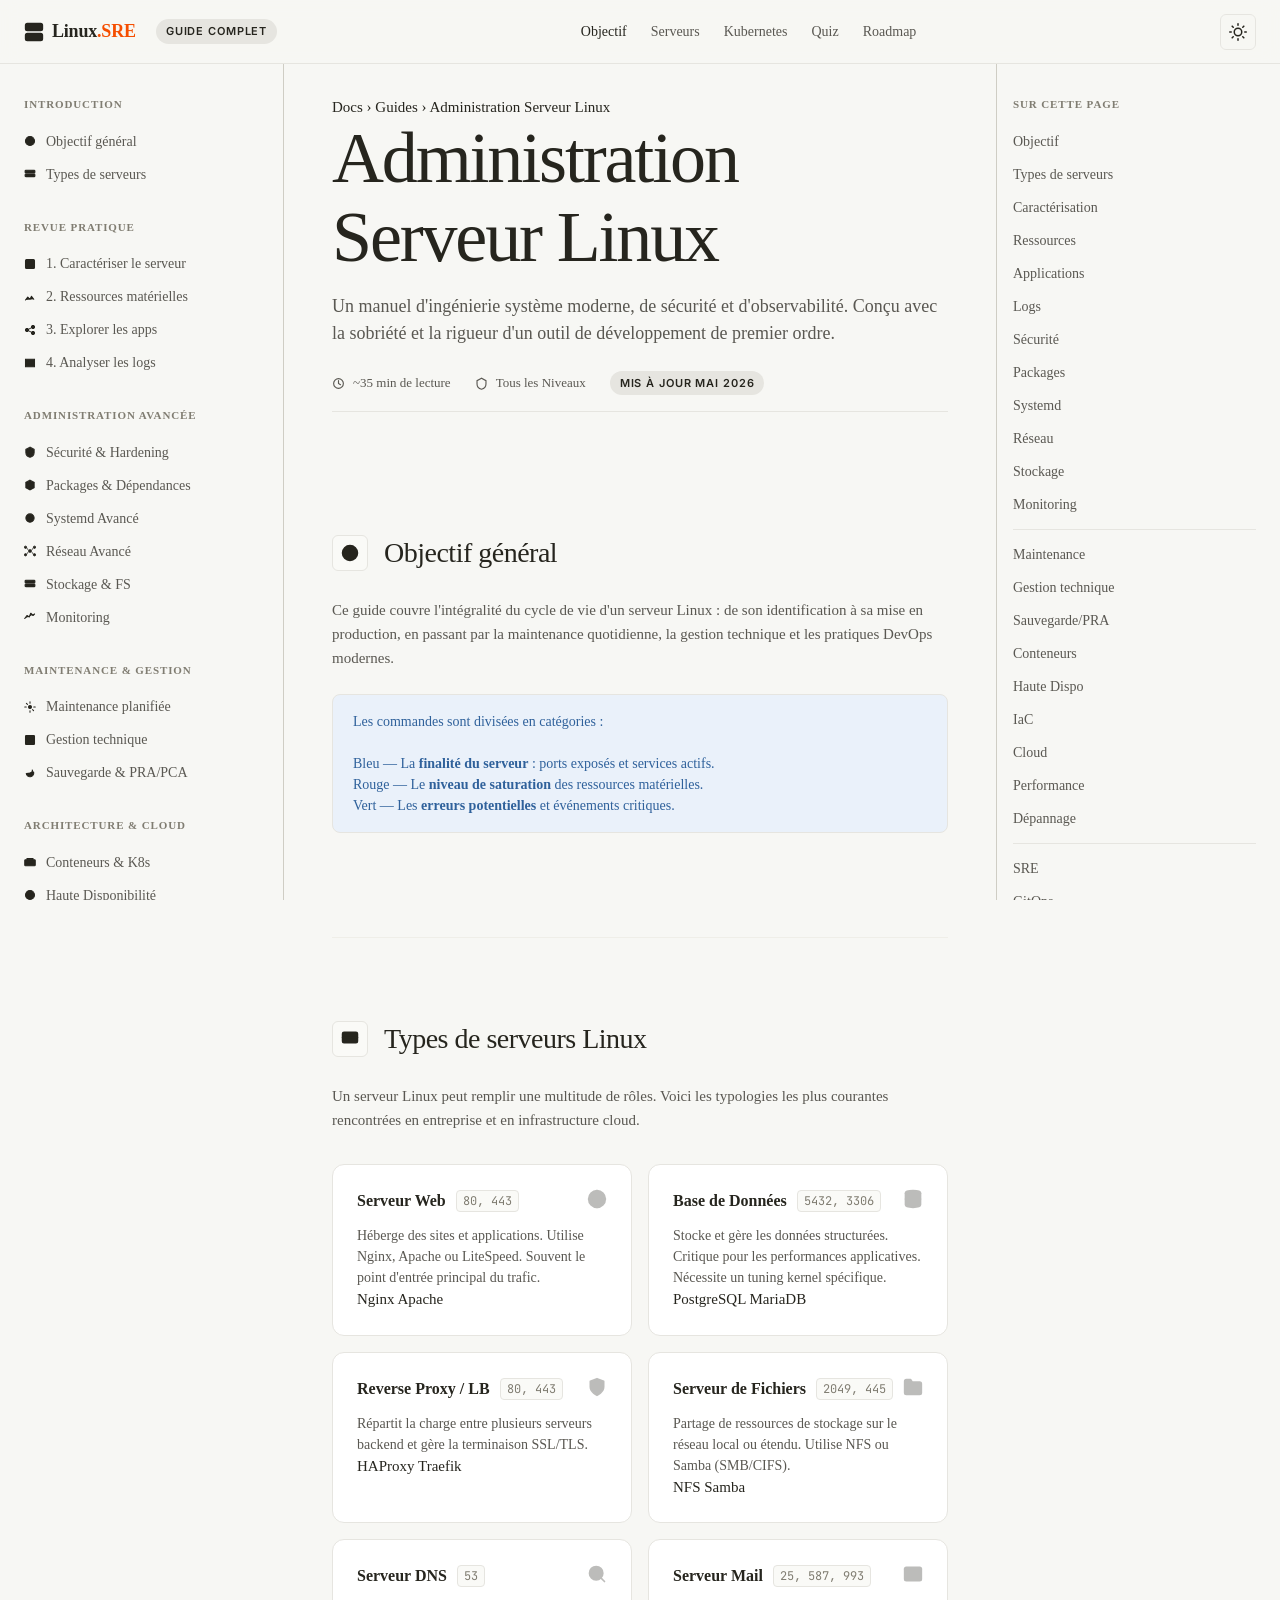
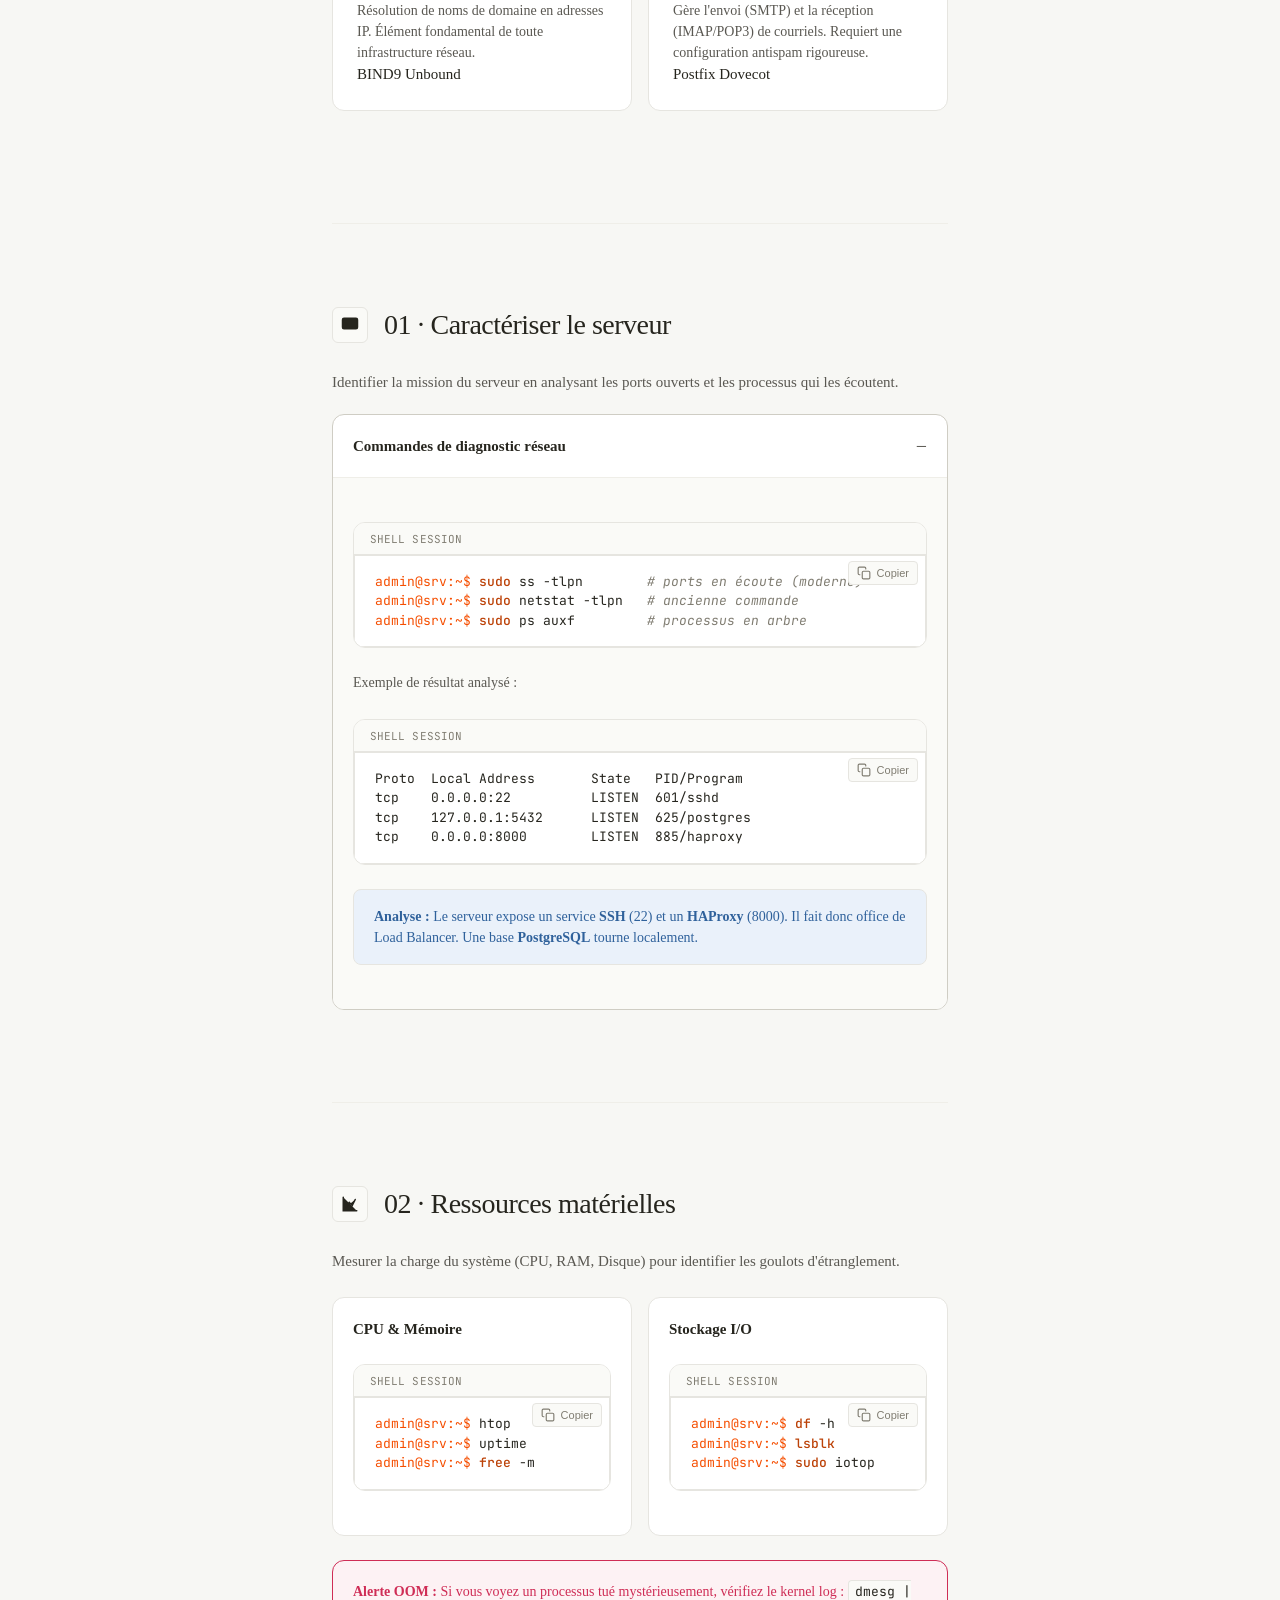
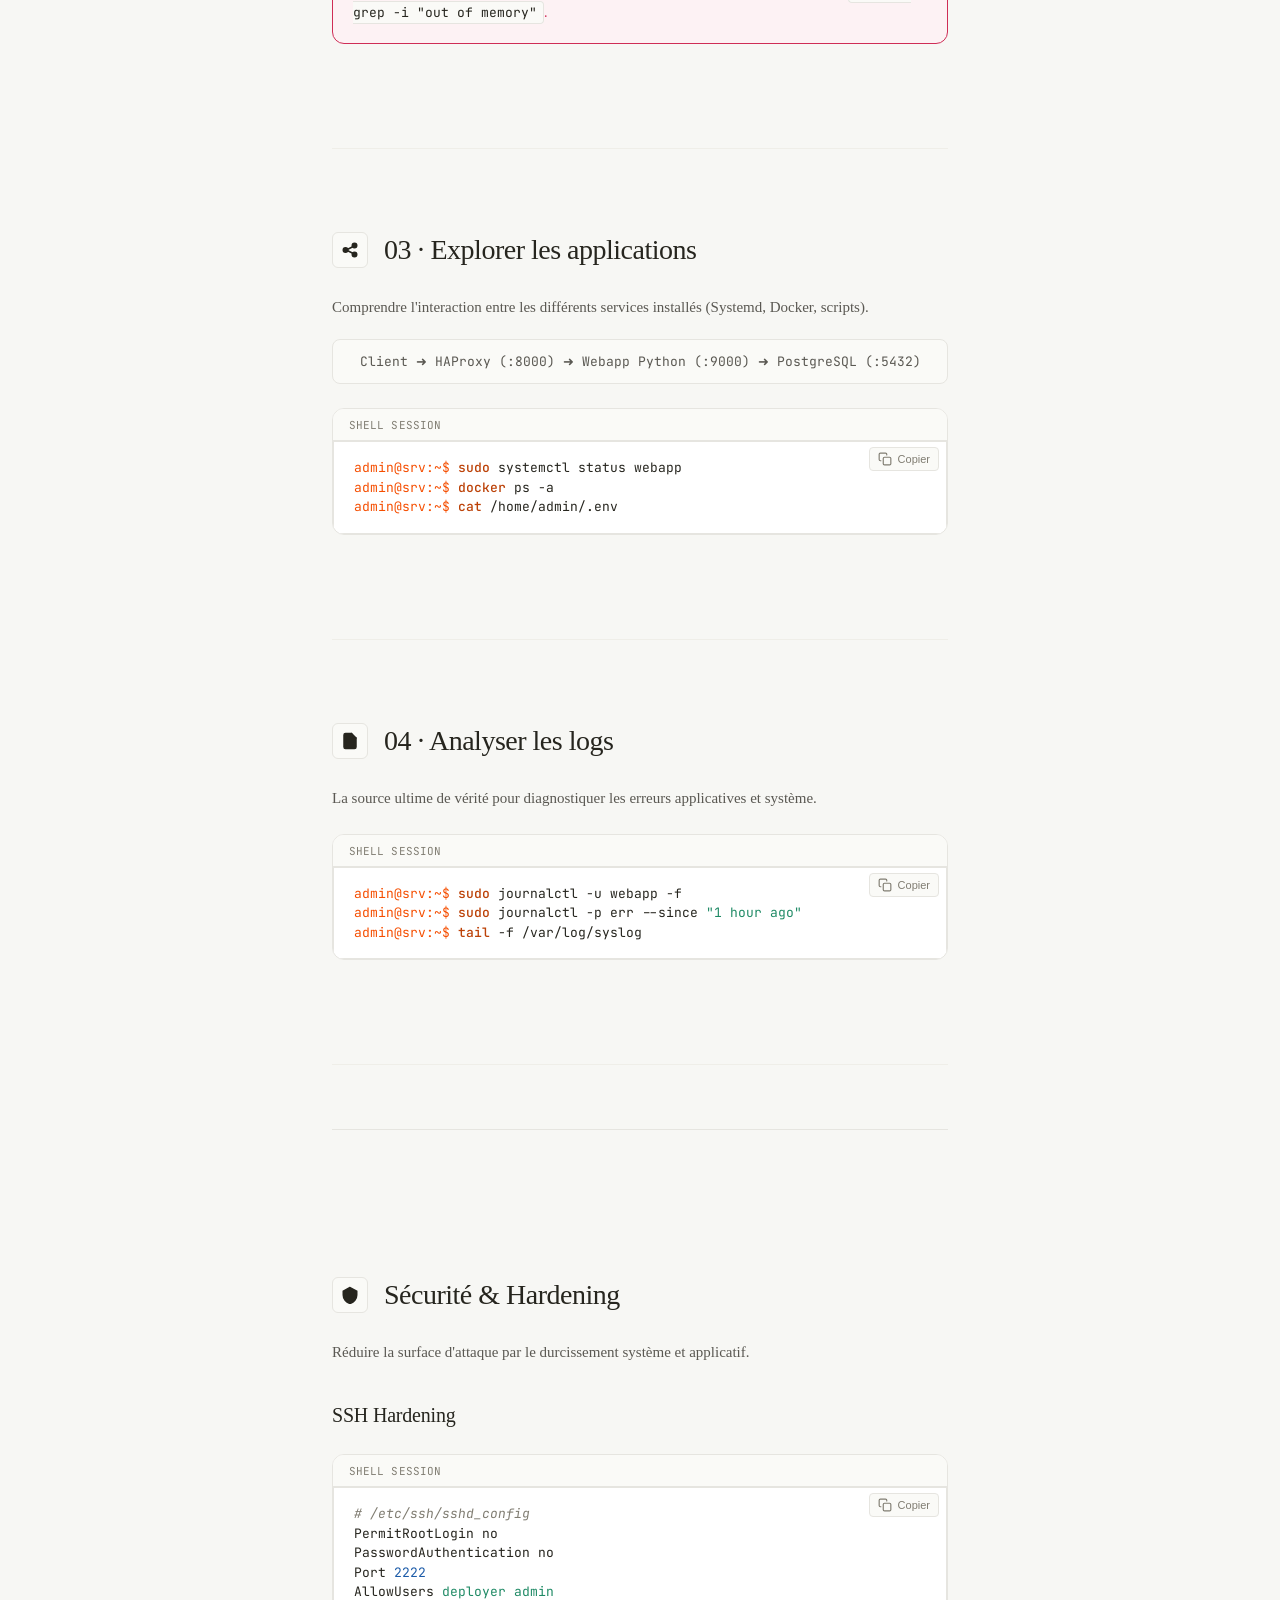
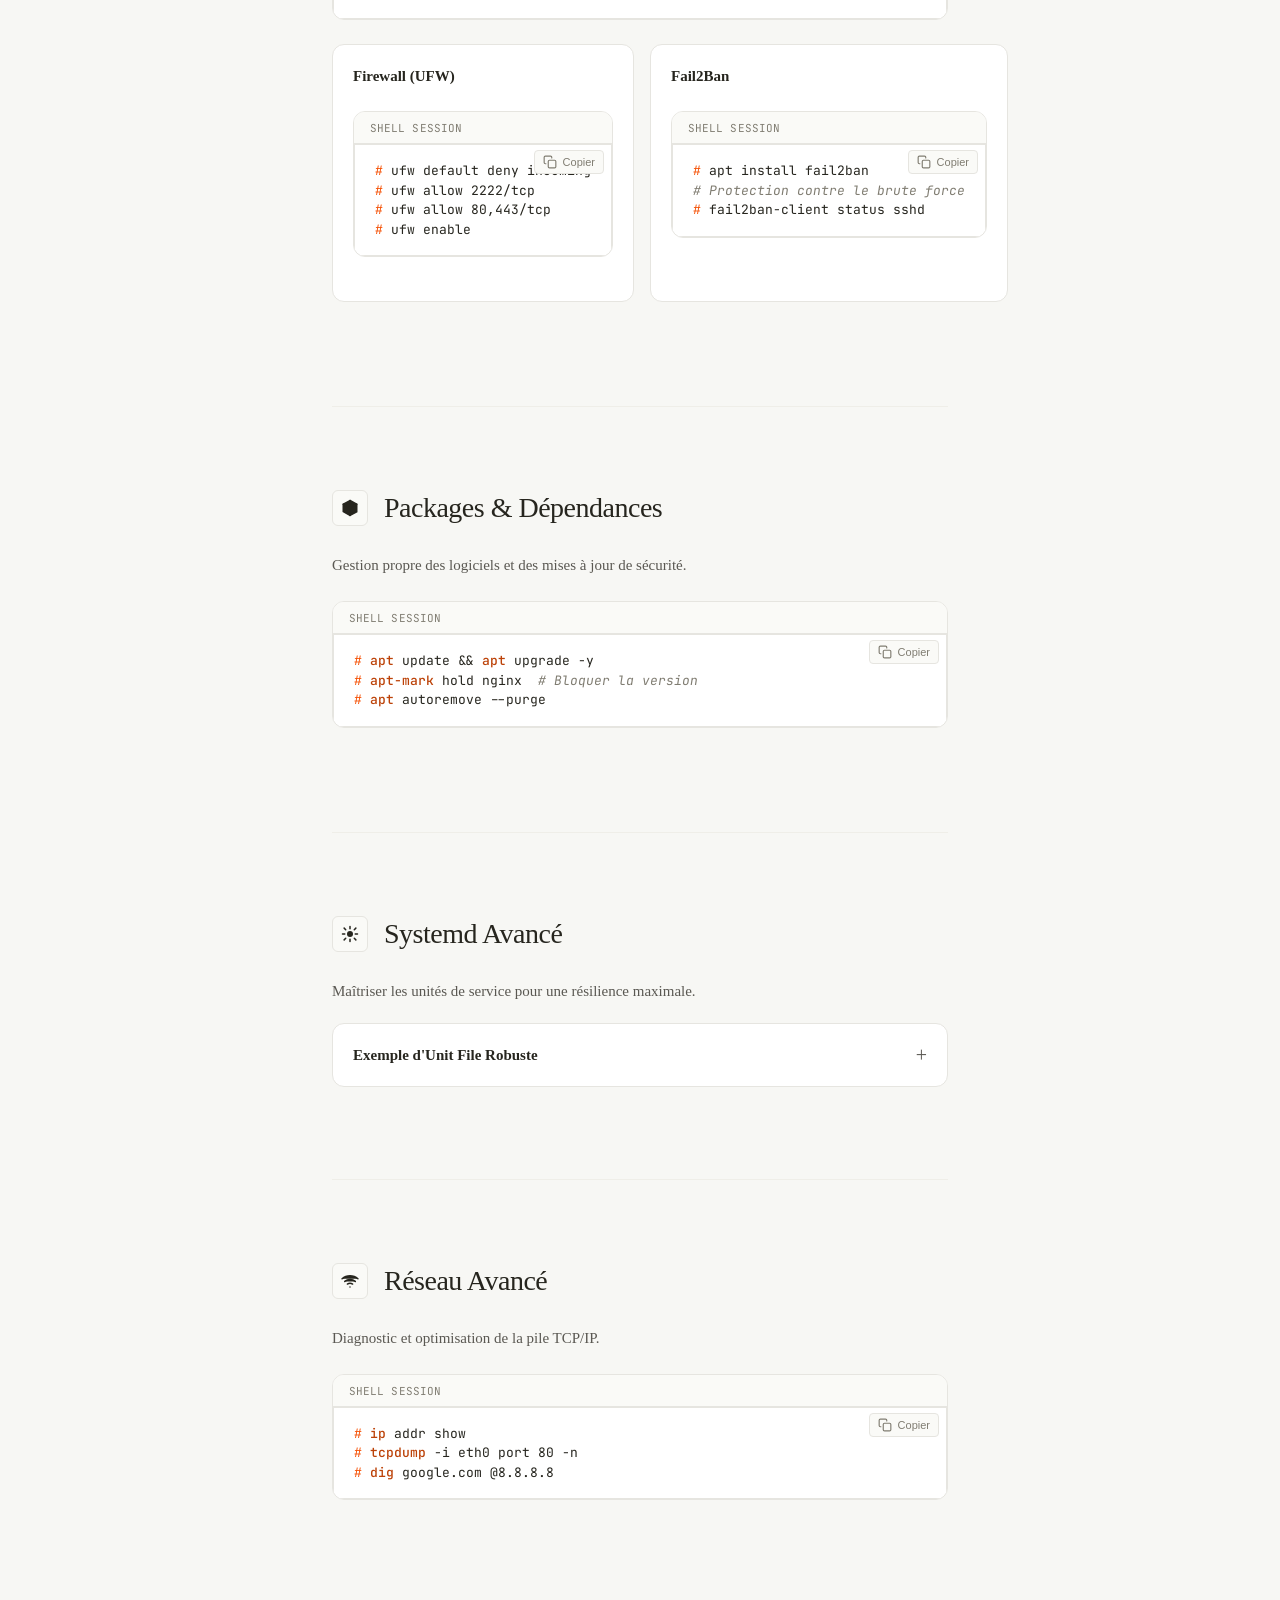
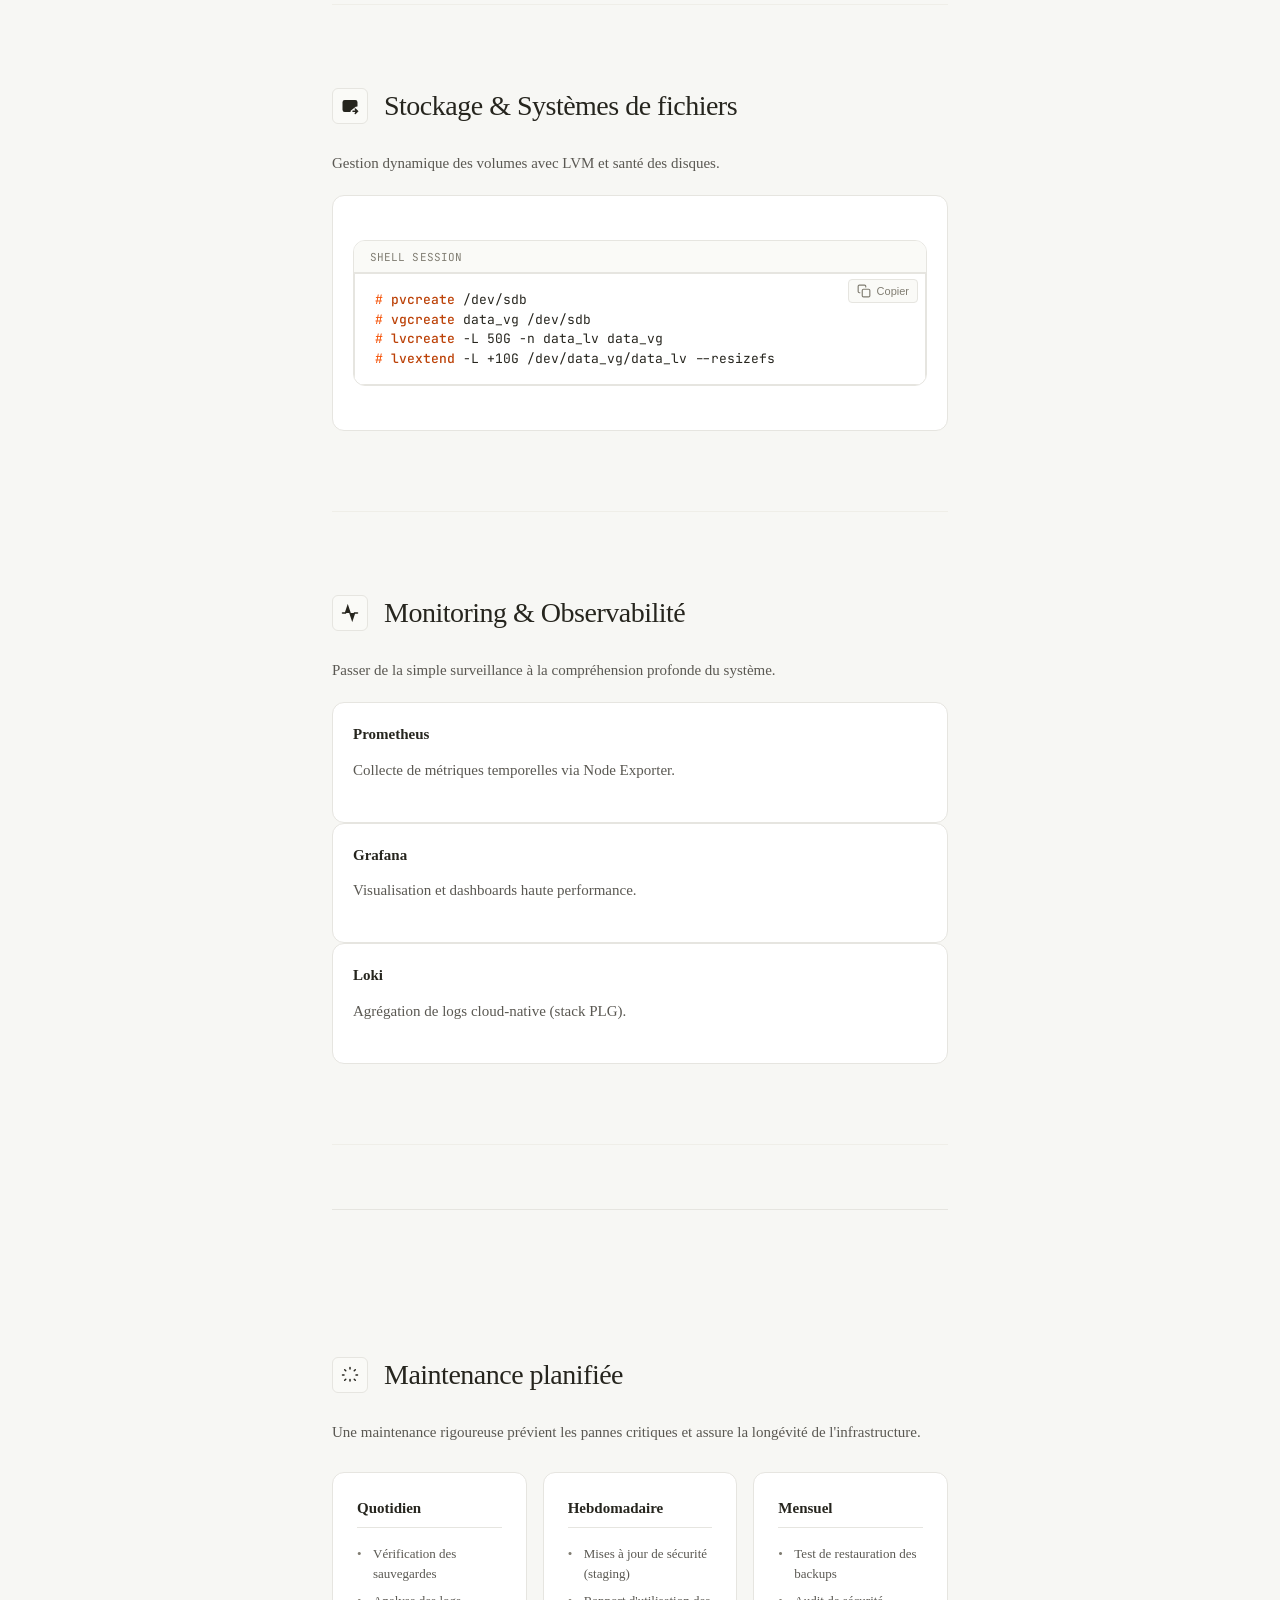
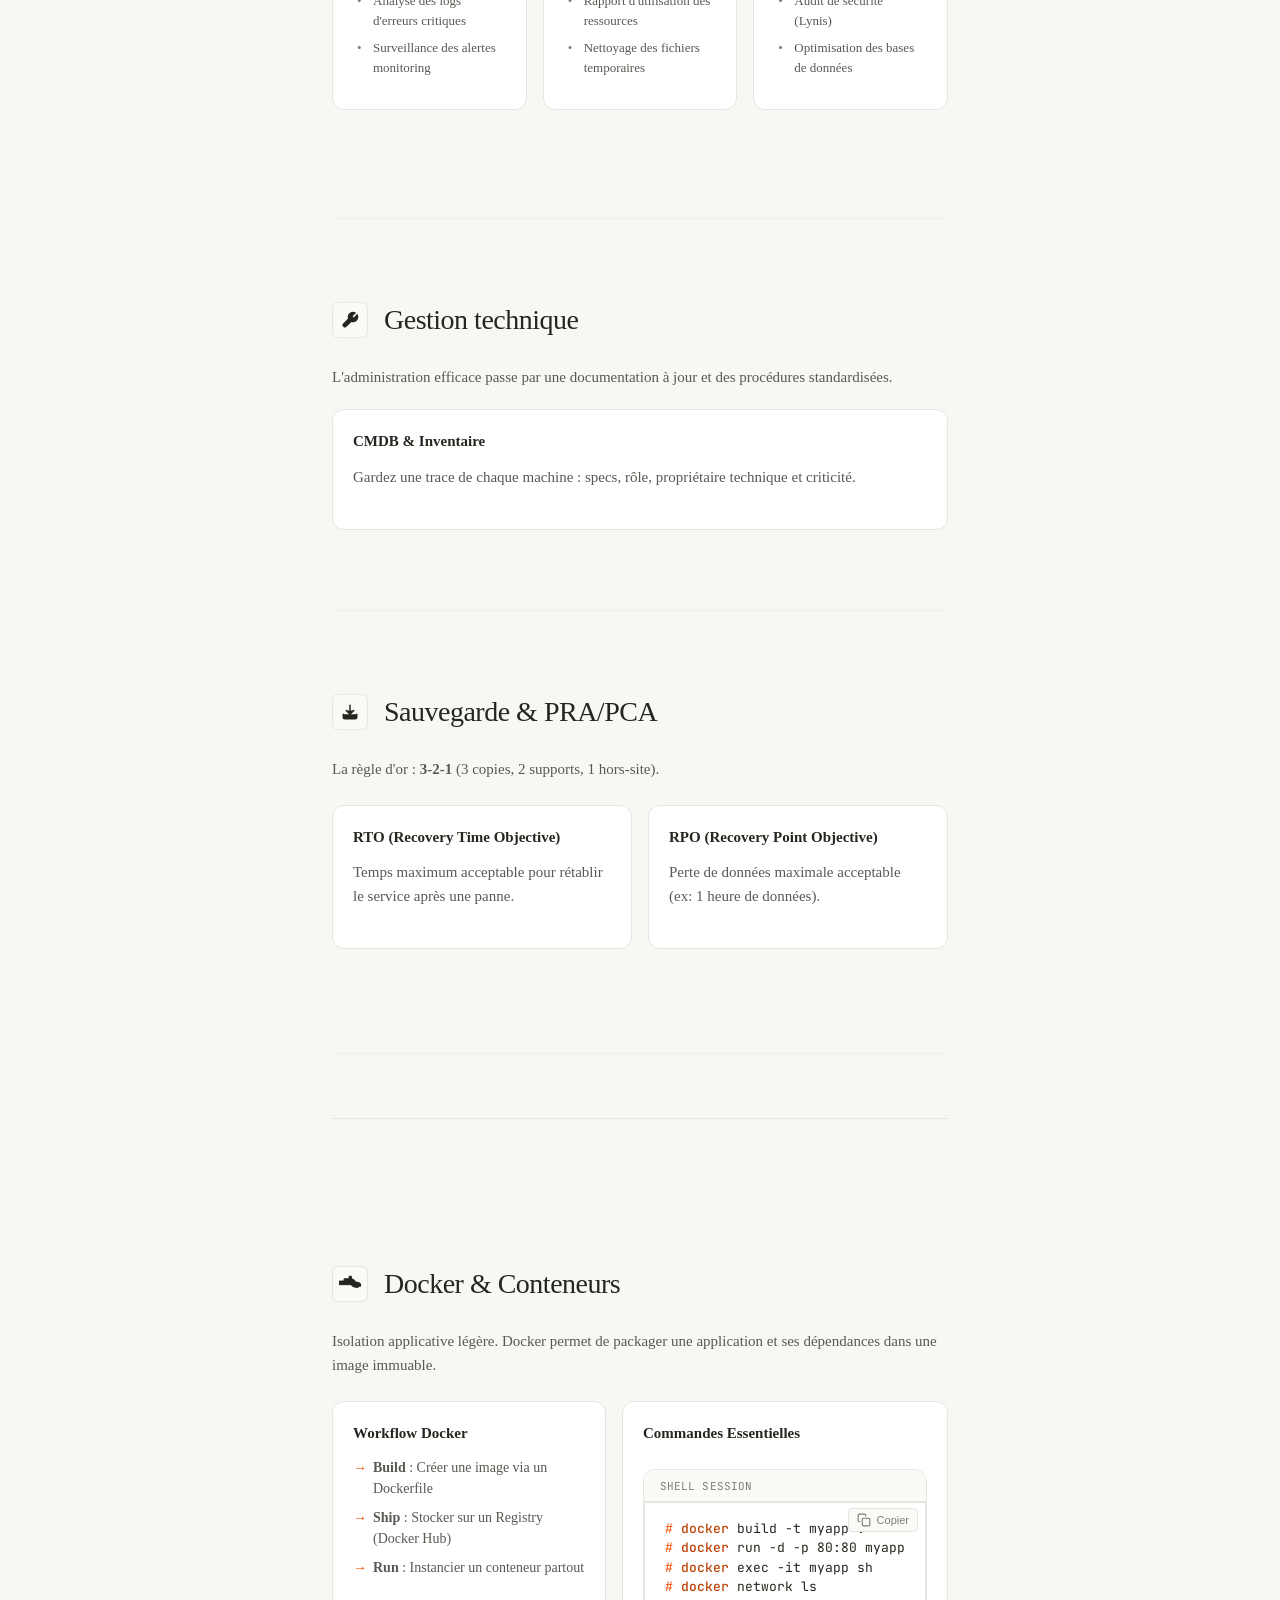
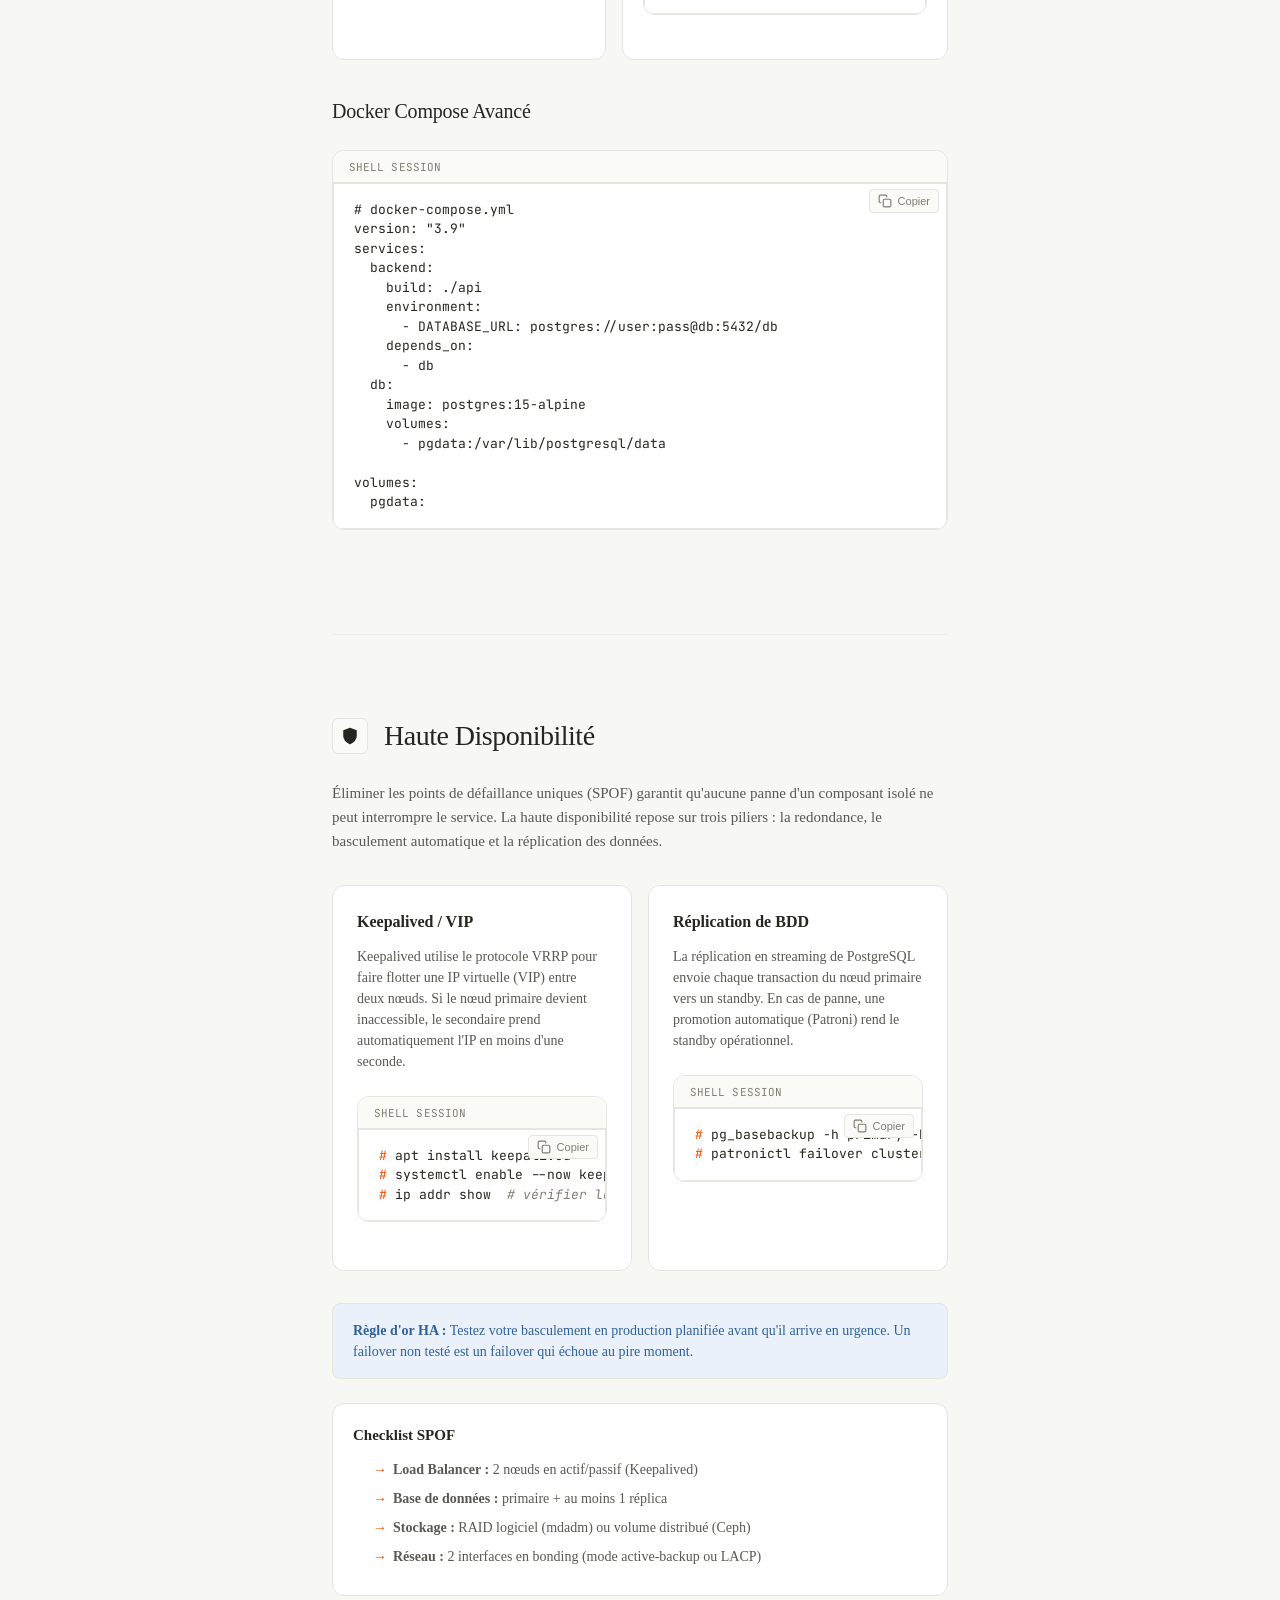
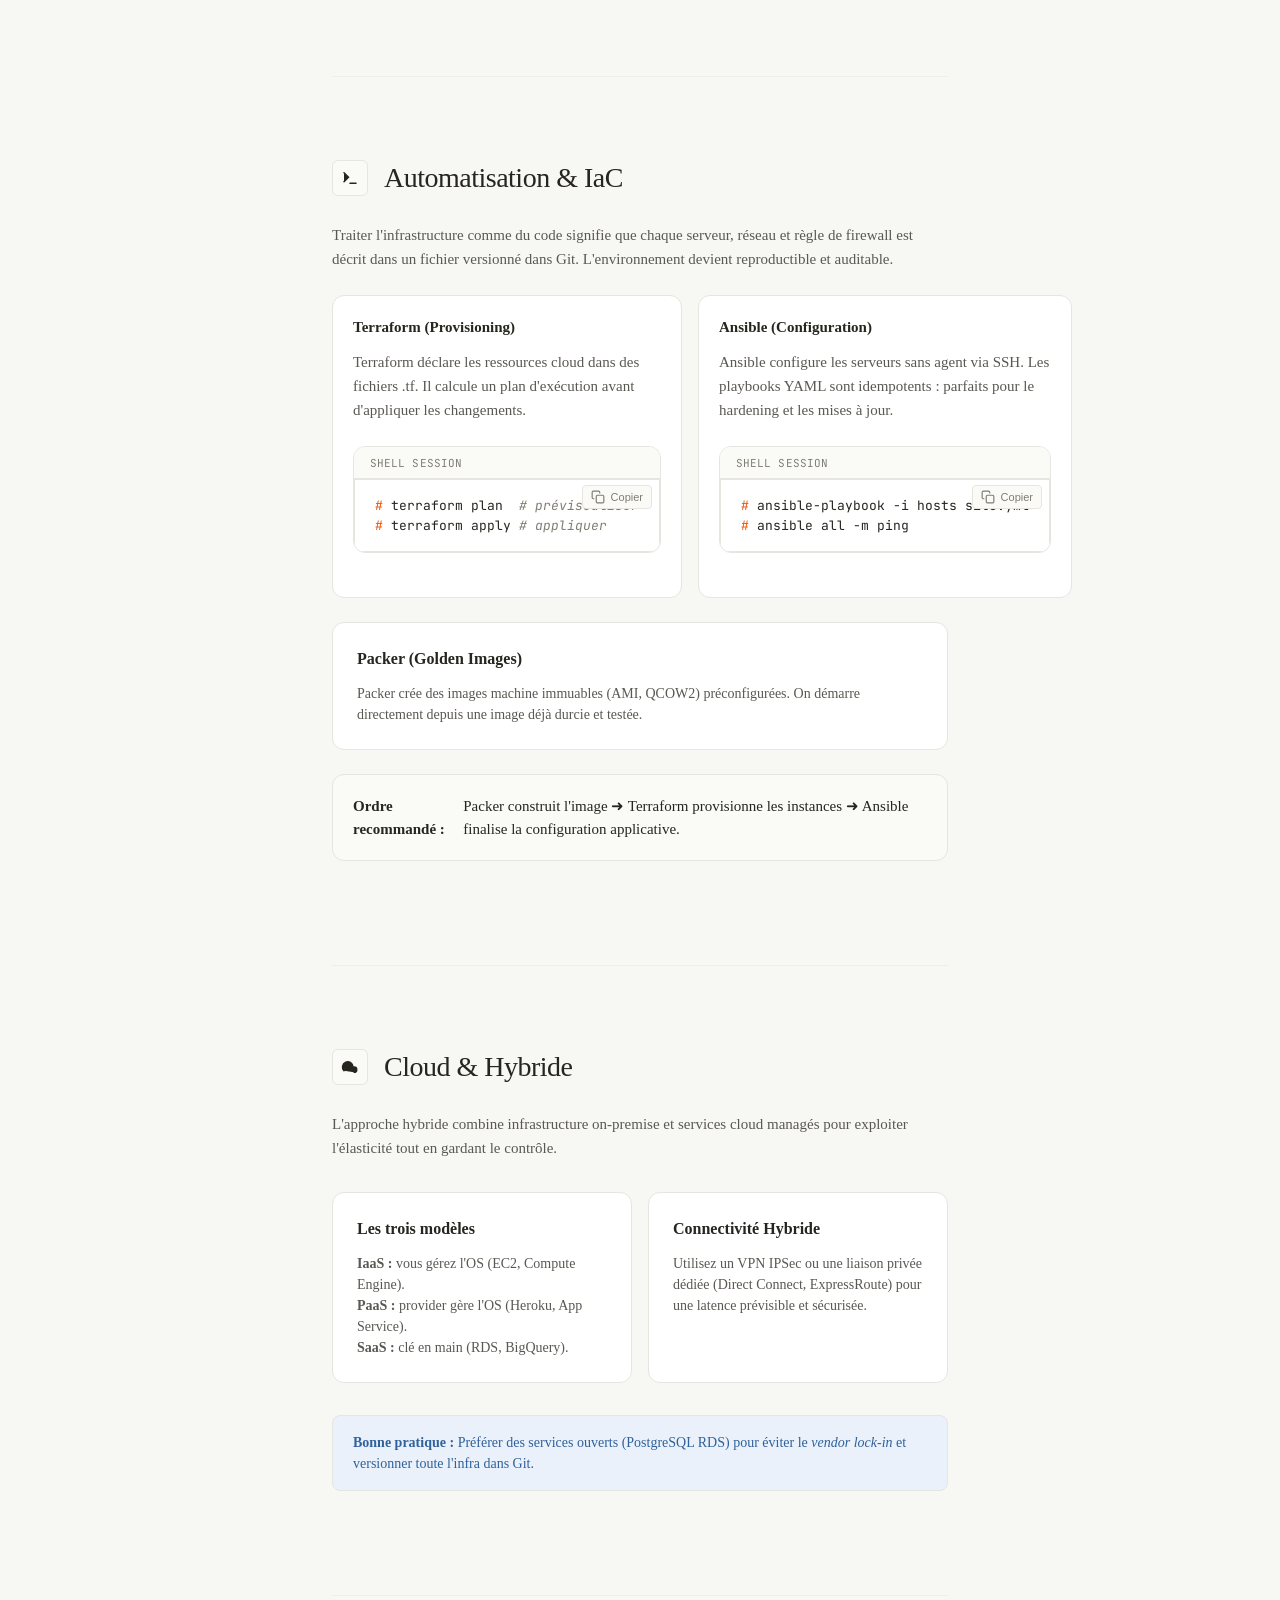
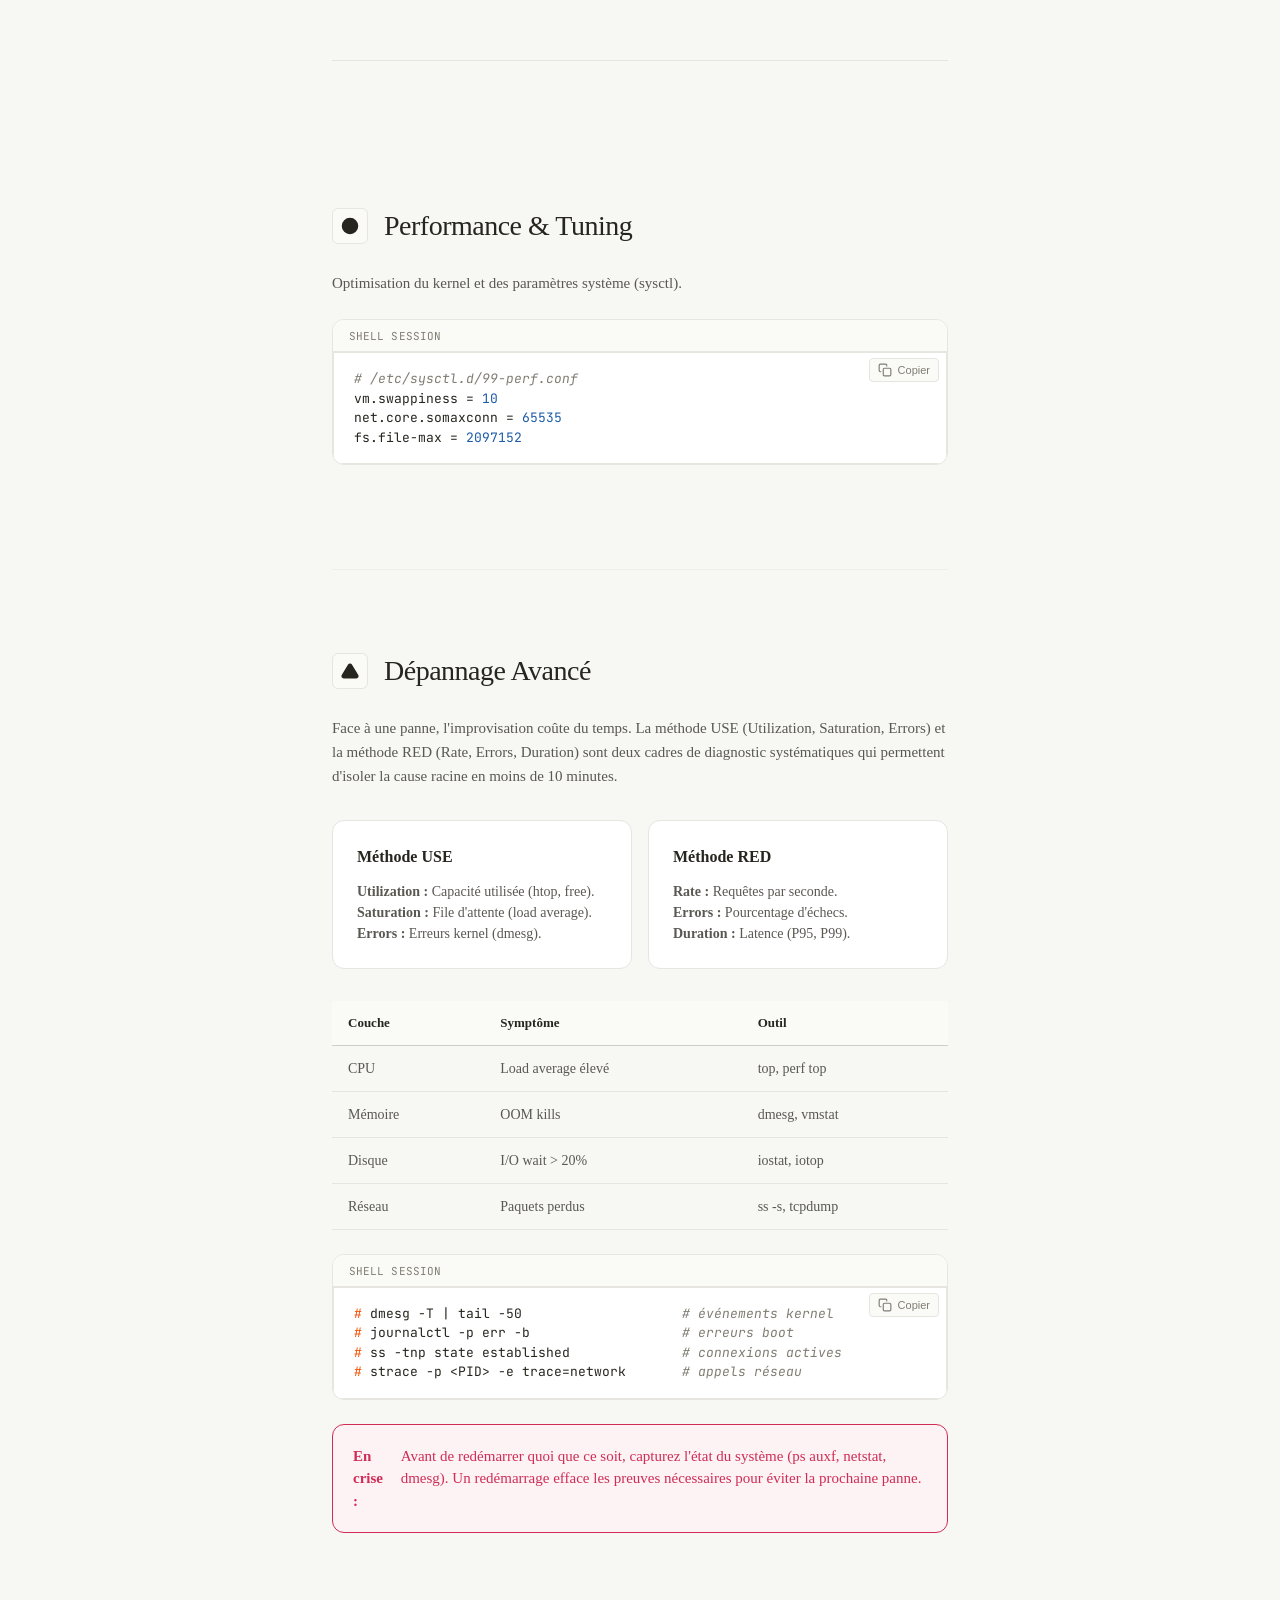
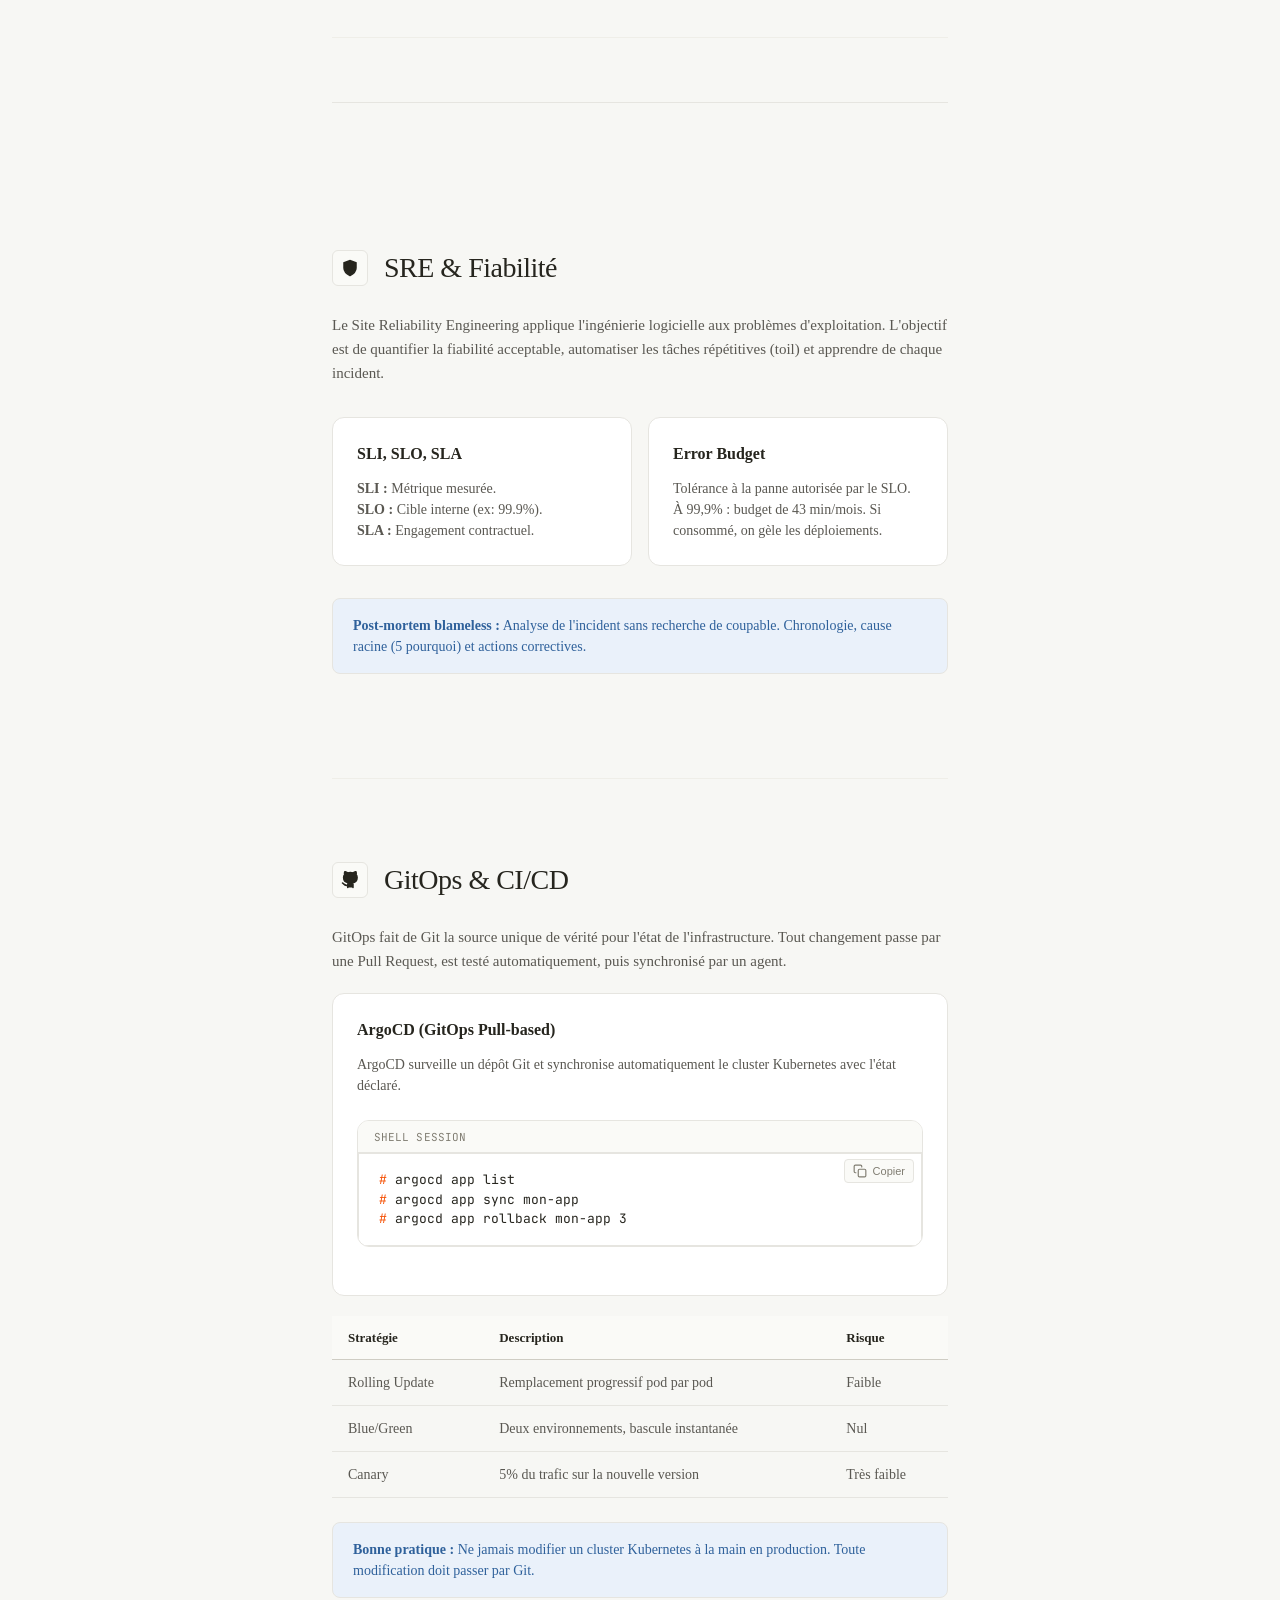
==== commit dea01f13: "update  UI" ====
--- a/index.html
+++ b/index.html
@@ -25,28 +25,30 @@
           <line x1="3" y1="18" x2="21" y2="18" />
         </svg>
       </button>
-      <svg width="26" height="26" viewBox="0 0 64 64" xmlns="http://www.w3.org/2000/svg">
-        <ellipse cx="32" cy="38" rx="17" ry="20" fill="#1a1a1a" />
-        <ellipse cx="32" cy="21" rx="12" ry="15" fill="#1a1a1a" />
-        <ellipse cx="32" cy="40" rx="10" ry="13" fill="#fff" />
-        <circle cx="26" cy="18" r="2.8" fill="#fff" />
-        <circle cx="38" cy="18" r="2.8" fill="#fff" />
-        <circle cx="26.8" cy="17.5" r="1.3" fill="#1a1a1a" />
-        <circle cx="38.8" cy="17.5" r="1.3" fill="#1a1a1a" />
-        <ellipse cx="32" cy="24.5" rx="3.5" ry="2.2" fill="#f0a020" />
-        <ellipse cx="20" cy="42" rx="4.5" ry="10" fill="#f0a020" transform="rotate(-12 20 42)" />
-        <ellipse cx="44" cy="42" rx="4.5" ry="10" fill="#f0a020" transform="rotate(12 44 42)" />
-        <ellipse cx="25" cy="56" rx="3.8" ry="2.2" fill="#f0a020" />
-        <ellipse cx="39" cy="56" rx="3.8" ry="2.2" fill="#f0a020" />
-      </svg>
-      <span class="header-title">Administration Serveur Linux</span>
-      <span class="badge">Guide Complet</span>
+      <a href="#" class="header-logo">
+        <svg width="20" height="20" viewBox="0 0 24 24" fill="none" stroke="currentColor" stroke-width="2" stroke-linecap="round" stroke-linejoin="round" style="color: var(--primary) !important;">
+          <rect x="2" y="2" width="20" height="8" rx="2" ry="2"/>
+          <rect x="2" y="14" width="20" height="8" rx="2" ry="2"/>
+          <line x1="6" y1="6" x2="6.01" y2="6"/>
+          <line x1="6" y1="18" x2="6.01" y2="18"/>
+        </svg>
+        <span class="header-logo-text">Linux<span>.SRE</span></span>
+      </a>
+      <span class="badge" style="margin-left: 8px;">Guide Complet</span>
     </div>
+
+    <ul class="header-nav">
+      <li><a href="#purpose" class="active">Objectif</a></li>
+      <li><a href="#server-types">Serveurs</a></li>
+      <li><a href="#cmds">Kubernetes</a></li>
+      <li><a href="#interview">Quiz</a></li>
+      <li><a href="#roadmap">Roadmap</a></li>
+    </ul>
 
     <div class="header-right">
       <button id="theme-toggle" aria-label="Toggle Theme" title="Changer le thème">
-        <svg class="sun-icon" width="20" height="20" viewBox="0 0 24 24" fill="none" stroke="currentColor" stroke-width="2" stroke-linecap="round" stroke-linejoin="round"><circle cx="12" cy="12" r="5"/><line x1="12" y1="1" x2="12" y2="3"/><line x1="12" y1="21" x2="12" y2="23"/><line x1="4.22" y1="4.22" x2="5.64" y2="5.64"/><line x1="18.36" y1="18.36" x2="19.78" y2="19.78"/><line x1="1" y1="12" x2="3" y2="12"/><line x1="21" y1="12" x2="23" y2="12"/><line x1="4.22" y1="19.78" x2="5.64" y2="18.36"/><line x1="18.36" y1="5.64" x2="19.78" y2="4.22"/></svg>
-        <svg class="moon-icon" width="20" height="20" viewBox="0 0 24 24" fill="none" stroke="currentColor" stroke-width="2" stroke-linecap="round" stroke-linejoin="round"><path d="M21 12.79A9 9 0 1 1 11.21 3 7 7 0 0 0 21 12.79z"/></svg>
+        <svg class="sun-icon" width="18" height="18" viewBox="0 0 24 24" fill="none" stroke="currentColor" stroke-width="2" stroke-linecap="round" stroke-linejoin="round"><circle cx="12" cy="12" r="5"/><line x1="12" y1="1" x2="12" y2="3"/><line x1="12" y1="21" x2="12" y2="23"/><line x1="4.22" y1="4.22" x2="5.64" y2="5.64"/><line x1="18.36" y1="18.36" x2="19.78" y2="19.78"/><line x1="1" y1="12" x2="3" y2="12"/><line x1="21" y1="12" x2="23" y2="12"/><line x1="4.22" y1="19.78" x2="5.64" y2="18.36"/><line x1="18.36" y1="5.64" x2="19.78" y2="4.22"/></svg>
+        <svg class="moon-icon" width="18" height="18" viewBox="0 0 24 24" fill="none" stroke="currentColor" stroke-width="2" stroke-linecap="round" stroke-linejoin="round"><path d="M21 12.79A9 9 0 1 1 11.21 3 7 7 0 0 0 21 12.79z"/></svg>
       </button>
     </div>
   </header>
@@ -278,10 +280,12 @@
     <main>
 
       <div class="breadcrumb">Docs <span>›</span> Guides <span>›</span> Administration Serveur Linux</div>
-      <h1>Administration Serveur Linux</h1>
-      <p class="subtitle">Guide Complet · Types de serveurs · Maintenance · Gestion · Nouvelles pratiques
+      <h1 class="display-mega">Administration Serveur Linux</h1>
+      <p class="subtitle" style="font-size: 18px; margin-bottom: 24px;">
+        Un manuel d'ingénierie système moderne, de sécurité et d'observabilité. Conçu avec la sobriété et la rigueur d'un outil de développement de premier ordre.
       </p>
-      <div class="page-meta">
+
+      <div class="page-meta" style="margin-bottom: 40px;">
         <span class="page-meta-item">
           <svg width="13" height="13" viewBox="0 0 16 16" fill="none" stroke="currentColor" stroke-width="1.4">
             <circle cx="8" cy="8" r="6" />
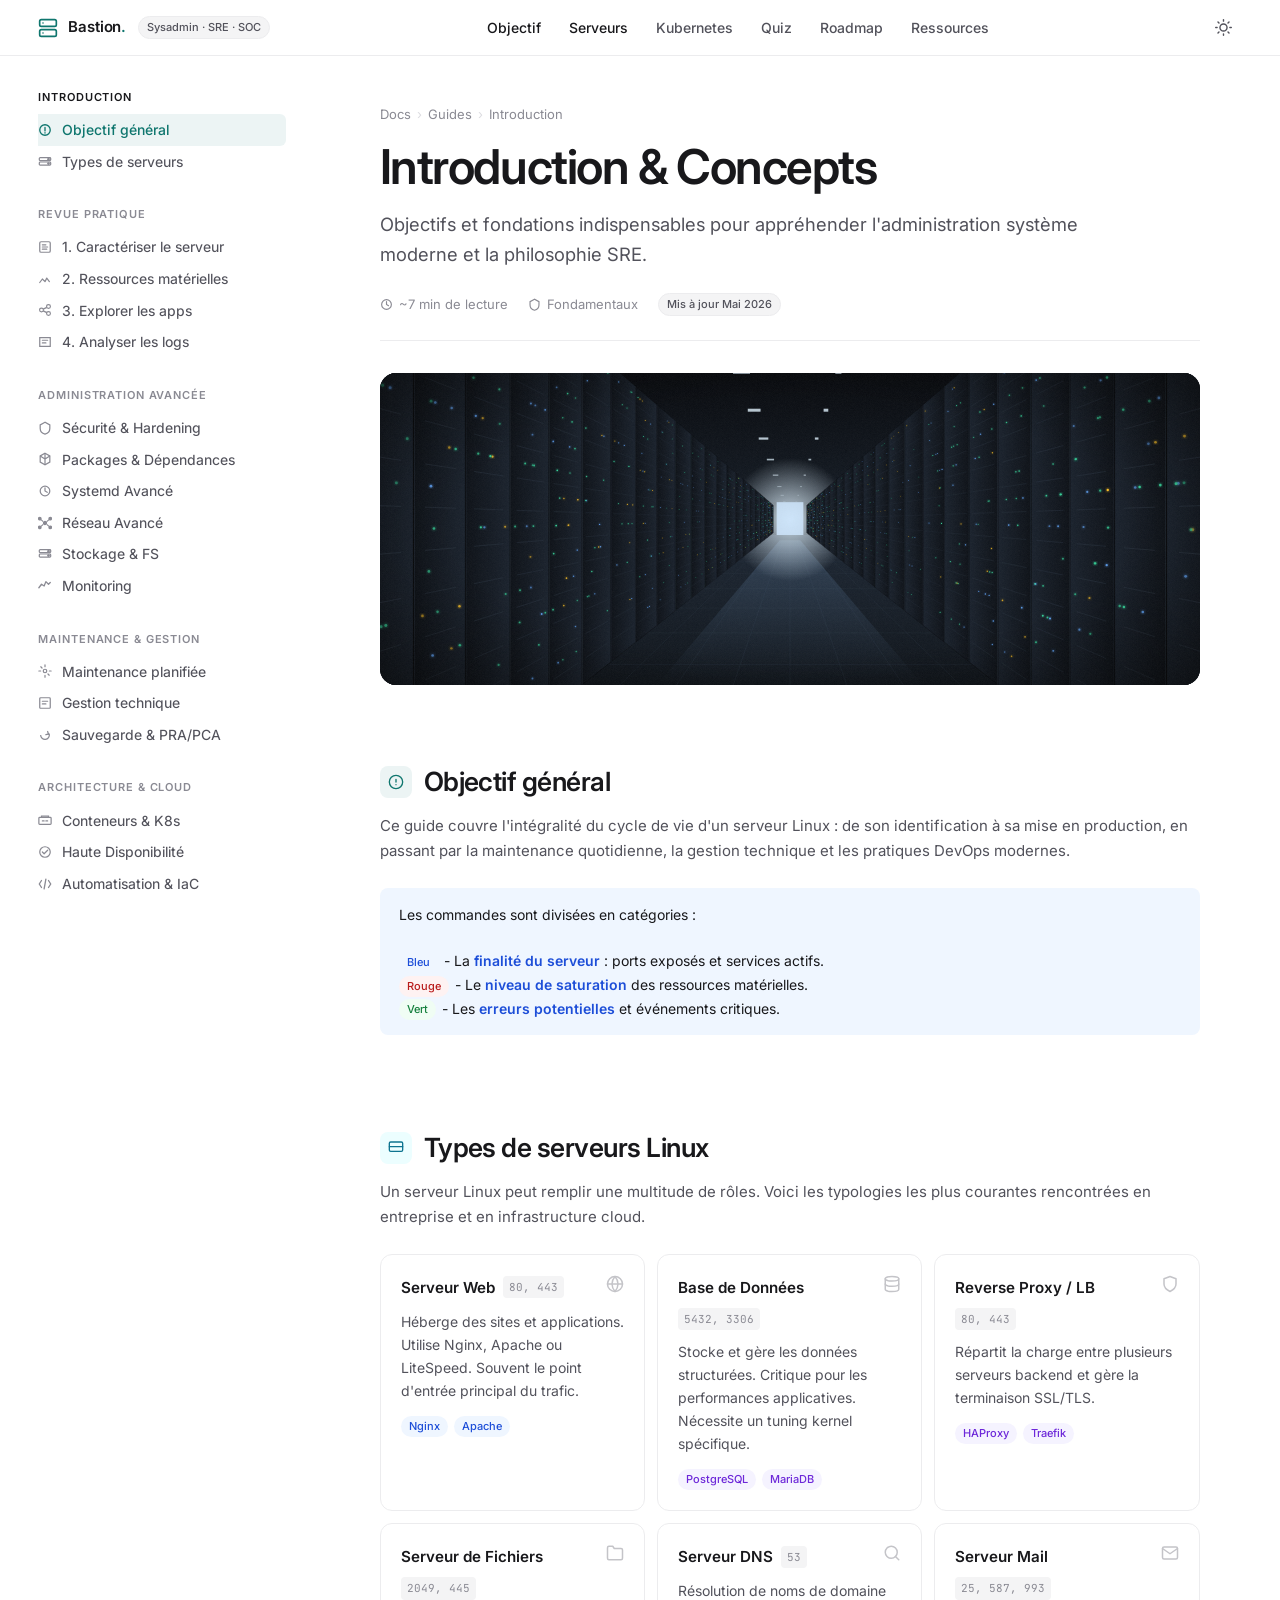
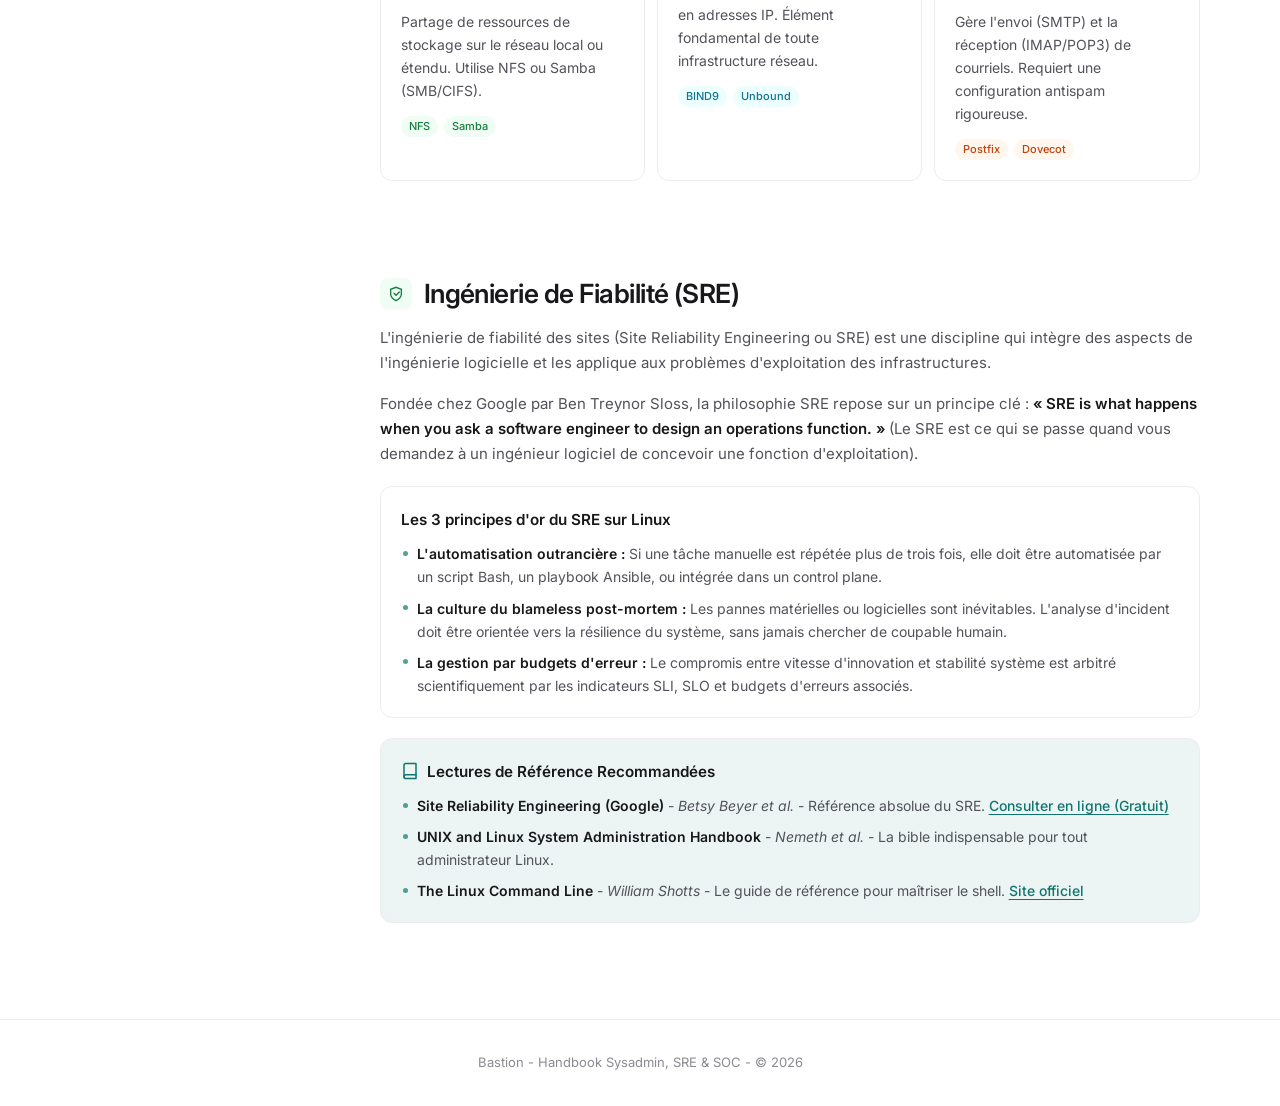
==== commit cceee283: "update:: Refonte du design, renommage en Bastion et page Ressources - Nouveau design épuré et respon" ====
--- a/index.html
+++ b/index.html
@@ -3,11 +3,14 @@
 
 <head>
   <meta charset="UTF-8">
-  <meta name="viewport" content="width=device-width, initial-scale=1.0">
-  <title>Administration Serveur Linux </title>
+  <meta name="viewport" content="width=device-width, initial-scale=1.0, viewport-fit=cover">
+  <title>Introduction &amp; Guide - Bastion</title>
   <meta name="description"
     content="Guide complet d'administration serveur Linux : types de serveurs, maintenance, sécurité, DevOps, Kubernetes, SRE, nouvelles pratiques.">
   <link rel="stylesheet" href="css/main.css">
+  <meta name="theme-color" content="#ffffff" media="(prefers-color-scheme: light)">
+  <meta name="theme-color" content="#0c0c0e" media="(prefers-color-scheme: dark)">
+  <script>try{var t=localStorage.getItem('theme')||(matchMedia('(prefers-color-scheme: dark)').matches?'dark':'light');document.documentElement.setAttribute('data-theme',t)}catch(e){}</script>
   <script src="js/script.js" defer></script>
 </head>
 
@@ -25,24 +28,25 @@
           <line x1="3" y1="18" x2="21" y2="18" />
         </svg>
       </button>
-      <a href="#" class="header-logo">
+      <a href="index.html" class="header-logo">
         <svg width="20" height="20" viewBox="0 0 24 24" fill="none" stroke="currentColor" stroke-width="2" stroke-linecap="round" stroke-linejoin="round" style="color: var(--primary) !important;">
           <rect x="2" y="2" width="20" height="8" rx="2" ry="2"/>
           <rect x="2" y="14" width="20" height="8" rx="2" ry="2"/>
           <line x1="6" y1="6" x2="6.01" y2="6"/>
           <line x1="6" y1="18" x2="6.01" y2="18"/>
         </svg>
-        <span class="header-logo-text">Linux<span>.SRE</span></span>
+        <span class="header-logo-text">Bastion<span>.</span></span>
       </a>
-      <span class="badge" style="margin-left: 8px;">Guide Complet</span>
+      <span class="badge">Sysadmin · SRE · SOC</span>
     </div>
 
     <ul class="header-nav">
-      <li><a href="#purpose" class="active">Objectif</a></li>
-      <li><a href="#server-types">Serveurs</a></li>
-      <li><a href="#cmds">Kubernetes</a></li>
-      <li><a href="#interview">Quiz</a></li>
-      <li><a href="#roadmap">Roadmap</a></li>
+      <li><a href="index.html#purpose" class="active">Objectif</a></li>
+      <li><a href="index.html#server-types">Serveurs</a></li>
+      <li><a href="kubernetes.html#cmds">Kubernetes</a></li>
+      <li><a href="reference.html#interview">Quiz</a></li>
+      <li><a href="reference.html#roadmap">Roadmap</a></li>
+      <li><a href="ressources.html">Ressources</a></li>
     </ul>
 
     <div class="header-right">
@@ -60,13 +64,13 @@
       <div class="toc-group">
         <span class="toc-label">Introduction</span>
         <ul>
-          <li><a href="#purpose">
+          <li><a href="index.html#purpose">
               <svg width="12" height="12" viewBox="0 0 16 16" fill="none" stroke="currentColor" stroke-width="1.5">
                 <circle cx="8" cy="8" r="6" />
                 <path d="M8 5v4M8 11v.5" stroke-linecap="round" />
               </svg>
               Objectif général</a></li>
-          <li><a href="#server-types">
+          <li><a href="index.html#server-types">
               <svg width="12" height="12" viewBox="0 0 16 16" fill="none" stroke="currentColor" stroke-width="1.4">
                 <rect x="1.5" y="3" width="13" height="3.5" rx="1" />
                 <rect x="1.5" y="8" width="13" height="3.5" rx="1" />
@@ -79,18 +83,18 @@
       <div class="toc-group">
         <span class="toc-label">Revue Pratique</span>
         <ul>
-          <li><a href="#obj1">
+          <li><a href="diagnostic.html#obj1">
               <svg width="12" height="12" viewBox="0 0 16 16" fill="none" stroke="currentColor" stroke-width="1.4">
                 <rect x="2" y="2" width="12" height="12" rx="1.5" />
                 <path d="M5 8h6M5 5.5h4M5 10.5h5" stroke-linecap="round" />
               </svg>
               1. Caractériser le serveur</a></li>
-          <li><a href="#obj2">
+          <li><a href="diagnostic.html#obj2">
               <svg width="12" height="12" viewBox="0 0 16 16" fill="none" stroke="currentColor" stroke-width="1.4">
                 <path d="M2 12l3-4 3 3 2-4 3 4" stroke-linecap="round" stroke-linejoin="round" />
               </svg>
               2. Ressources matérielles</a></li>
-          <li><a href="#obj3">
+          <li><a href="diagnostic.html#obj3">
               <svg width="12" height="12" viewBox="0 0 16 16" fill="none" stroke="currentColor" stroke-width="1.3">
                 <circle cx="4" cy="8" r="2.2" />
                 <circle cx="12" cy="4" r="2.2" />
@@ -98,7 +102,7 @@
                 <path d="M6 7L10 5M6 9L10 11" />
               </svg>
               3. Explorer les apps</a></li>
-          <li><a href="#obj4">
+          <li><a href="diagnostic.html#obj4">
               <svg width="12" height="12" viewBox="0 0 16 16" fill="none" stroke="currentColor" stroke-width="1.4">
                 <path d="M2 3h12v10H2z" />
                 <path d="M5 6h6M5 9h4" stroke-linecap="round" />
@@ -109,24 +113,24 @@
       <div class="toc-group">
         <span class="toc-label">Administration Avancée</span>
         <ul>
-          <li><a href="#sec">
+          <li><a href="admin.html#sec">
               <svg width="12" height="12" viewBox="0 0 16 16" fill="none" stroke="currentColor" stroke-width="1.4">
                 <path d="M8 1.5L2.5 4.5v4c0 3 2.2 5.6 5.5 6.5 3.3-.9 5.5-3.5 5.5-6.5v-4L8 1.5z" />
               </svg>
               Sécurité &amp; Hardening</a></li>
-          <li><a href="#pkg">
+          <li><a href="admin.html#pkg">
               <svg width="12" height="12" viewBox="0 0 16 16" fill="none" stroke="currentColor" stroke-width="1.4">
                 <path d="M8 1.5l5.5 3v7l-5.5 3-5.5-3v-7l5.5-3z" />
                 <path d="M8 1.5v13M2.5 4.5L8 8l5.5-3.5" />
               </svg>
               Packages &amp; Dépendances</a></li>
-          <li><a href="#systemd">
+          <li><a href="admin.html#systemd">
               <svg width="12" height="12" viewBox="0 0 16 16" fill="none" stroke="currentColor" stroke-width="1.4">
                 <circle cx="8" cy="8" r="5.5" />
                 <path d="M8 4.5V8l2.5 1.5" stroke-linecap="round" />
               </svg>
               Systemd Avancé</a></li>
-          <li><a href="#net">
+          <li><a href="admin.html#net">
               <svg width="12" height="12" viewBox="0 0 16 16" fill="none" stroke="currentColor" stroke-width="1.3">
                 <circle cx="8" cy="8" r="1.8" fill="currentColor" />
                 <circle cx="2" cy="3" r="1.5" fill="currentColor" />
@@ -136,7 +140,7 @@
                 <path d="M3.4 4.2L6 6.5M12.6 4.2L10 6.5M3.4 11.8L6 9.5M12.6 11.8L10 9.5" />
               </svg>
               Réseau Avancé</a></li>
-          <li><a href="#storage">
+          <li><a href="admin.html#storage">
               <svg width="12" height="12" viewBox="0 0 16 16" fill="none" stroke="currentColor" stroke-width="1.4">
                 <rect x="1.5" y="3" width="13" height="3.5" rx="1" />
                 <rect x="1.5" y="8" width="13" height="3.5" rx="1" />
@@ -144,7 +148,7 @@
                 <circle cx="12" cy="9.8" r="0.9" fill="currentColor" />
               </svg>
               Stockage &amp; FS</a></li>
-          <li><a href="#monitoring">
+          <li><a href="admin.html#monitoring">
               <svg width="12" height="12" viewBox="0 0 16 16" fill="none" stroke="currentColor" stroke-width="1.5">
                 <path d="M1 10l3-4 3 2 2-5 3 3 2-2" stroke-linecap="round" stroke-linejoin="round" />
               </svg>
@@ -154,19 +158,19 @@
       <div class="toc-group">
         <span class="toc-label">Maintenance &amp; Gestion</span>
         <ul>
-          <li><a href="#maintenance">
+          <li><a href="maintenance.html#maintenance">
               <svg width="12" height="12" viewBox="0 0 16 16" fill="none" stroke="currentColor" stroke-width="1.4">
                 <circle cx="8" cy="8" r="2" />
                 <path d="M8 1v2M8 13v2M1 8h2M13 8h2M3.2 3.2l1.4 1.4M11.4 11.4l1.4 1.4" stroke-linecap="round" />
               </svg>
               Maintenance planifiée</a></li>
-          <li><a href="#gestion">
+          <li><a href="maintenance.html#gestion">
               <svg width="12" height="12" viewBox="0 0 16 16" fill="none" stroke="currentColor" stroke-width="1.4">
                 <rect x="2" y="2" width="12" height="12" rx="1" />
                 <path d="M5 6h6M5 9h4" stroke-linecap="round" />
               </svg>
               Gestion technique</a></li>
-          <li><a href="#backup">
+          <li><a href="maintenance.html#backup">
               <svg width="12" height="12" viewBox="0 0 16 16" fill="none" stroke="currentColor" stroke-width="1.4">
                 <path d="M3 8a5 5 0 109.9-1H11" />
                 <path d="M11 4l1 3-3 .5" stroke-linecap="round" />
@@ -177,25 +181,25 @@
       <div class="toc-group">
         <span class="toc-label">Architecture &amp; Cloud</span>
         <ul>
-          <li><a href="#containers">
+          <li><a href="architecture.html#containers">
               <svg width="12" height="12" viewBox="0 0 16 16" fill="none" stroke="currentColor" stroke-width="1.4">
                 <rect x="1" y="5" width="14" height="8" rx="1" />
                 <path d="M4 5V3.5h8V5" />
                 <path d="M5 9h2M9 9h2" stroke-linecap="round" />
               </svg>
               Conteneurs &amp; K8s</a></li>
-          <li><a href="#ha">
+          <li><a href="architecture.html#ha">
               <svg width="12" height="12" viewBox="0 0 16 16" fill="none" stroke="currentColor" stroke-width="1.4">
                 <circle cx="8" cy="8" r="6" />
                 <path d="M5 8l2 2 4-4" stroke-linecap="round" stroke-linejoin="round" />
               </svg>
               Haute Disponibilité</a></li>
-          <li><a href="#iac">
+          <li><a href="architecture.html#iac">
               <svg width="12" height="12" viewBox="0 0 16 16" fill="none" stroke="currentColor" stroke-width="1.5">
                 <path d="M4 4L1.5 8 4 12M12 4l2.5 4-2.5 4M9 2.5l-2 11" stroke-linecap="round" />
               </svg>
               Automatisation &amp; IaC</a></li>
-          <li><a href="#cloud">
+          <li><a href="architecture.html#cloud">
               <svg width="12" height="12" viewBox="0 0 16 16" fill="none" stroke="currentColor" stroke-width="1.3">
                 <path d="M13 9.5a2.5 2.5 0 10-3-4.3A3 3 0 003 8.5h9.5" />
               </svg>
@@ -205,13 +209,13 @@
       <div class="toc-group">
         <span class="toc-label">Performance &amp; Debug</span>
         <ul>
-          <li><a href="#perf">
+          <li><a href="performance.html#perf">
               <svg width="12" height="12" viewBox="0 0 16 16" fill="none" stroke="currentColor" stroke-width="1.4">
                 <circle cx="8" cy="8" r="3" />
                 <path d="M8 1v2M8 13v2M1 8h2M13 8h2" stroke-linecap="round" />
               </svg>
               Performance &amp; Tuning</a></li>
-          <li><a href="#debug">
+          <li><a href="performance.html#debug">
               <svg width="12" height="12" viewBox="0 0 16 16" fill="none" stroke="currentColor" stroke-width="1.4">
                 <circle cx="8" cy="8" r="5.5" />
                 <path d="M8 5v3.5l2 1.5" stroke-linecap="round" />
@@ -222,13 +226,13 @@
       <div class="toc-group">
         <span class="toc-label">Nouvelles Pratiques</span>
         <ul>
-          <li><a href="#sre">
+          <li><a href="pratiques.html#sre">
               <svg width="12" height="12" viewBox="0 0 16 16" fill="none" stroke="currentColor" stroke-width="1.4">
                 <circle cx="8" cy="8" r="5.5" />
                 <path d="M5 8l2 2 4-4" stroke-linecap="round" stroke-linejoin="round" />
               </svg>
               SRE &amp; Fiabilité</a></li>
-          <li><a href="#gitops">
+          <li><a href="pratiques.html#gitops">
               <svg width="12" height="12" viewBox="0 0 16 16" fill="none" stroke="currentColor" stroke-width="1.4">
                 <circle cx="4" cy="4" r="2" />
                 <circle cx="12" cy="4" r="2" />
@@ -236,24 +240,24 @@
                 <path d="M4 6v2a4 4 0 004 4M12 6v-1a2 2 0 00-2-2H6" />
               </svg>
               GitOps &amp; CI/CD</a></li>
-          <li><a href="#devsecops">
+          <li><a href="pratiques.html#devsecops">
               <svg width="12" height="12" viewBox="0 0 16 16" fill="none" stroke="currentColor" stroke-width="1.4">
                 <path d="M8 1.5L2.5 4.5v4c0 3 2.2 5.6 5.5 6.5 3.3-.9 5.5-3.5 5.5-6.5v-4L8 1.5z" />
               </svg>
               DevSecOps</a></li>
-          <li><a href="#platform">
+          <li><a href="pratiques.html#platform">
               <svg width="12" height="12" viewBox="0 0 16 16" fill="none" stroke="currentColor" stroke-width="1.4">
                 <rect x="1" y="5" width="14" height="8" rx="1" />
                 <path d="M4 5V3.5h8V5" />
               </svg>
               Platform Engineering</a></li>
-          <li><a href="#finops">
+          <li><a href="pratiques.html#finops">
               <svg width="12" height="12" viewBox="0 0 16 16" fill="none" stroke="currentColor" stroke-width="1.4">
                 <circle cx="8" cy="8" r="6" />
                 <path d="M8 4v8M6 6h3a1 1 0 010 2H6M6 8h4" stroke-linecap="round" />
               </svg>
               FinOps</a></li>
-          <li><a href="#observability">
+          <li><a href="pratiques.html#observability">
               <svg width="12" height="12" viewBox="0 0 16 16" fill="none" stroke="currentColor" stroke-width="1.5">
                 <path d="M1 10l3-4 3 2 2-5 3 3 2-2" stroke-linecap="round" stroke-linejoin="round" />
               </svg>
@@ -261,17 +265,20 @@
         </ul>
       </div>
       <div class="toc-group">
-        <span class="toc-label">Kubernetes ⎈</span>
-        <ul>
-          <li><a href="#cmds">Commandes kubectl</a></li>
-          <li><a href="#yaml">Exemples YAML</a></li>
-          <li><a href="#vs">K8s vs Docker</a></li>
+        <span class="toc-label">Kubernetes</span>
+        <ul>
+          <li><a href="kubernetes.html#cmds">Commandes kubectl</a></li>
+          <li><a href="kubernetes.html#yaml">Exemples YAML</a></li>
+          <li><a href="kubernetes.html#vs">K8s vs Docker</a></li>
         </ul>
       </div>
       <div class="toc-group">
         <span class="toc-label">Référence</span>
         <ul>
-          <li><a href="#roadmap">Feuille de route</a></li>
+          <li><a href="reference.html#interview">Entretiens / Quiz</a></li>
+          <li><a href="reference.html#roadmap">Feuille de route</a></li>
+          <li><a href="ressources.html#linux">Ressources d'apprentissage</a></li>
+          <li><a href="ressources.html#labs">Labs pratiques</a></li>
         </ul>
       </div>
     </aside>
@@ -279,10 +286,10 @@
     <!-- ══ MAIN CONTENT ══ -->
     <main>
 
-      <div class="breadcrumb">Docs <span>›</span> Guides <span>›</span> Administration Serveur Linux</div>
-      <h1 class="display-mega">Administration Serveur Linux</h1>
+      <div class="breadcrumb">Docs <span>›</span> Guides <span>›</span> Introduction</div>
+      <h1 class="display-mega">Introduction &amp; Concepts</h1>
       <p class="subtitle" style="font-size: 18px; margin-bottom: 24px;">
-        Un manuel d'ingénierie système moderne, de sécurité et d'observabilité. Conçu avec la sobriété et la rigueur d'un outil de développement de premier ordre.
+        Objectifs et fondations indispensables pour appréhender l'administration système moderne et la philosophie SRE.
       </p>
 
       <div class="page-meta" style="margin-bottom: 40px;">
@@ -291,15 +298,19 @@
             <circle cx="8" cy="8" r="6" />
             <path d="M8 4.5V8l2.5 1.5" stroke-linecap="round" />
           </svg>
-          ~35 min de lecture
+          ~7 min de lecture
         </span>
         <span class="page-meta-item">
           <svg width="13" height="13" viewBox="0 0 16 16" fill="none" stroke="currentColor" stroke-width="1.4">
             <path d="M8 1.5L2.5 4.5v4c0 3 2.2 5.6 5.5 6.5 3.3-.9 5.5-3.5 5.5-6.5v-4z" />
           </svg>
-          Tous les Niveaux
+          Fondamentaux
         </span>
         <span class="page-meta-item"><span class="badge">Mis à jour Mai 2026</span></span>
+      </div>
+
+      <div class="page-banner-container">
+        <img src="img/index_hero.svg" alt="Introduction" class="page-banner">
       </div>
 
       <!-- ══════════ SECTION: OBJECTIF ══════════ -->
@@ -318,11 +329,11 @@
           production, en passant par la maintenance quotidienne, la gestion technique et les pratiques DevOps modernes.
         <div class="note info">
           Les commandes sont divisées en catégories :<br><br>
-          <span class="tag tag-blue">Bleu</span> — La <strong>finalité du serveur</strong> : ports exposés et services
+          <span class="tag tag-blue">Bleu</span> - La <strong>finalité du serveur</strong> : ports exposés et services
           actifs.<br>
-          <span class="tag tag-red">Rouge</span> — Le <strong>niveau de saturation</strong> des ressources
+          <span class="tag tag-red">Rouge</span> - Le <strong>niveau de saturation</strong> des ressources
           matérielles.<br>
-          <span class="tag tag-green">Vert</span> — Les <strong>erreurs potentielles</strong> et événements critiques.
+          <span class="tag tag-green">Vert</span> - Les <strong>erreurs potentielles</strong> et événements critiques.
         </div>
       </section>
 
@@ -443,1100 +454,51 @@
         </div>
       </section>
 
-      <!-- ══════════ SECTION: 01 CARACTÉRISER ══════════ -->
-      <section id="obj1">
-        <div class="section-header">
-          <div class="section-icon blue">
-            <svg width="18" height="18" viewBox="0 0 24 24" fill="none" stroke="white" stroke-width="2"
-              stroke-linecap="round">
-              <rect x="2" y="3" width="20" height="14" rx="2" />
-              <path d="M6 9l3 3-3 3M12 15h6" />
-            </svg>
-          </div>
-          <h2><span class="num">01 · </span>Caractériser le serveur</h2>
-        </div>
-        <p>Identifier la mission du serveur en analysant les ports ouverts et les processus qui les écoutent.</p>
-        <details open>
-          <summary>Commandes de diagnostic réseau</summary>
-          <div class="solution-body">
-            <pre><code><span class="c-prompt">admin@srv:~$</span> <span class="c-keyword">sudo</span> ss -tlpn        <span class="c-comment"># ports en écoute (moderne)</span>
-<span class="c-prompt">admin@srv:~$</span> <span class="c-keyword">sudo</span> netstat -tlpn   <span class="c-comment"># ancienne commande</span>
-<span class="c-prompt">admin@srv:~$</span> <span class="c-keyword">sudo</span> ps auxf         <span class="c-comment"># processus en arbre</span></code></pre>
-            <p>Exemple de résultat analysé :</p>
-            <pre><code>Proto  Local Address       State   PID/Program
-tcp    0.0.0.0:22          LISTEN  601/sshd
-tcp    127.0.0.1:5432      LISTEN  625/postgres
-tcp    0.0.0.0:8000        LISTEN  885/haproxy</code></pre>
-            <div class="note info">
-              <strong>Analyse :</strong> Le serveur expose un service <strong>SSH</strong> (22) et un
-              <strong>HAProxy</strong> (8000). Il fait donc office de Load Balancer. Une base
-              <strong>PostgreSQL</strong> tourne localement.
-            </div>
-          </div>
-        </details>
-      </section>
-
-      <!-- ══════════ SECTION: 02 RESSOURCES ══════════ -->
-      <section id="obj2">
-        <div class="section-header">
-          <div class="section-icon red">
-            <svg width="18" height="18" viewBox="0 0 24 24" fill="none" stroke="white" stroke-width="2"
-              stroke-linecap="round">
-              <path d="M3 3v18h18" />
-              <path d="M7 16l4-6 4 4 4-8" />
-            </svg>
-          </div>
-          <h2><span class="num">02 · </span>Ressources matérielles</h2>
-        </div>
-        <p>Mesurer la charge du système (CPU, RAM, Disque) pour identifier les goulots d'étranglement.</p>
-        <div class="two-col">
-          <div class="card">
-            <h4>CPU & Mémoire</h4>
-            <pre><code><span class="c-prompt">admin@srv:~$</span> htop
-<span class="c-prompt">admin@srv:~$</span> uptime
-<span class="c-prompt">admin@srv:~$</span> <span class="c-keyword">free</span> -m</code></pre>
-          </div>
-          <div class="card">
-            <h4>Stockage I/O</h4>
-            <pre><code><span class="c-prompt">admin@srv:~$</span> <span class="c-keyword">df</span> -h
-<span class="c-prompt">admin@srv:~$</span> <span class="c-keyword">lsblk</span>
-<span class="c-prompt">admin@srv:~$</span> <span class="c-keyword">sudo</span> iotop</code></pre>
-          </div>
-        </div>
-        <div class="callout danger">
-
-          <div class="callout-body">
-            <strong>Alerte OOM :</strong> Si vous voyez un processus tué mystérieusement, vérifiez le kernel log :
-            <code>dmesg | grep -i "out of memory"</code>.
-          </div>
-        </div>
-      </section>
-
-      <!-- ══════════ SECTION: 03 APPLICATIONS ══════════ -->
-      <section id="obj3">
-        <div class="section-header">
-          <div class="section-icon purple">
-            <svg width="18" height="18" viewBox="0 0 24 24" fill="none" stroke="white" stroke-width="2"
-              stroke-linecap="round">
-              <circle cx="6" cy="12" r="3" />
-              <circle cx="18" cy="6" r="3" />
-              <circle cx="18" cy="18" r="3" />
-              <path d="M9 11l6-3M9 13l6 3" />
-            </svg>
-          </div>
-          <h2><span class="num">03 · </span>Explorer les applications</h2>
-        </div>
-        <p>Comprendre l'interaction entre les différents services installés (Systemd, Docker, scripts).</p>
-        <div class="arch-box">
-          Client ➜ HAProxy (:8000) ➜ Webapp Python (:9000) ➜ PostgreSQL (:5432)
-        </div>
-        <pre><code><span class="c-prompt">admin@srv:~$</span> <span class="c-keyword">sudo</span> systemctl status webapp
-<span class="c-prompt">admin@srv:~$</span> <span class="c-keyword">docker</span> ps -a
-<span class="c-prompt">admin@srv:~$</span> <span class="c-keyword">cat</span> /home/admin/.env</code></pre>
-      </section>
-
-      <!-- ══════════ SECTION: 04 LOGS ══════════ -->
-      <section id="obj4">
+      <!-- ══════════ SECTION: INTRODUCTION SRE ══════════ -->
+      <section id="sre-intro">
         <div class="section-header">
           <div class="section-icon green">
-            <svg width="18" height="18" viewBox="0 0 24 24" fill="none" stroke="white" stroke-width="2"
-              stroke-linecap="round">
-              <path d="M14 2H6a2 2 0 00-2 2v16a2 2 0 002 2h12a2 2 0 002-2V8z" />
-              <path d="M14 2v6h6M16 13H8M16 17H8M10 9H8" />
+            <svg width="18" height="18" viewBox="0 0 24 24" fill="none" stroke="white" stroke-width="2" stroke-linecap="round">
+              <path d="M12 22s8-4 8-10V5l-8-3-8 3v7c0 6 8 10 8 10z" />
+              <path d="M9 11l3 3 5-5" />
             </svg>
           </div>
-          <h2><span class="num">04 · </span>Analyser les logs</h2>
-        </div>
-        <p>La source ultime de vérité pour diagnostiquer les erreurs applicatives et système.</p>
-        <pre><code><span class="c-prompt">admin@srv:~$</span> <span class="c-keyword">sudo</span> journalctl -u webapp -f
-<span class="c-prompt">admin@srv:~$</span> <span class="c-keyword">sudo</span> journalctl -p err --since <span class="c-string">"1 hour ago"</span>
-<span class="c-prompt">admin@srv:~$</span> <span class="c-keyword">tail</span> -f /var/log/syslog</code></pre>
+          <h2>Ingénierie de Fiabilité (SRE)</h2>
+        </div>
+        <p>
+          L'ingénierie de fiabilité des sites (Site Reliability Engineering ou SRE) est une discipline qui intègre des aspects de l'ingénierie logicielle et les applique aux problèmes d'exploitation des infrastructures.
+        </p>
+        <p>
+          Fondée chez Google par Ben Treynor Sloss, la philosophie SRE repose sur un principe clé : <strong>« SRE is what happens when you ask a software engineer to design an operations function. »</strong> (Le SRE est ce qui se passe quand vous demandez à un ingénieur logiciel de concevoir une fonction d'exploitation).
+        </p>
+        <div class="card" style="margin-top: 20px;">
+          <h4>Les 3 principes d'or du SRE sur Linux</h4>
+          <ul style="margin-left: 20px; margin-top: 10px;">
+            <li><strong>L'automatisation outrancière :</strong> Si une tâche manuelle est répétée plus de trois fois, elle doit être automatisée par un script Bash, un playbook Ansible, ou intégrée dans un control plane.</li>
+            <li><strong>La culture du blameless post-mortem :</strong> Les pannes matérielles ou logicielles sont inévitables. L'analyse d'incident doit être orientée vers la résilience du système, sans jamais chercher de coupable humain.</li>
+            <li><strong>La gestion par budgets d'erreur :</strong> Le compromis entre vitesse d'innovation et stabilité système est arbitré scientifiquement par les indicateurs SLI, SLO et budgets d'erreurs associés.</li>
+          </ul>
+        </div>
+
+        <div class="card" style="margin-top: 20px; border-left: 3px solid var(--primary);">
+          <h4 style="display: flex; align-items: center; gap: 8px;">
+            <svg width="18" height="18" viewBox="0 0 24 24" fill="none" stroke="currentColor" stroke-width="2" stroke-linecap="round" stroke-linejoin="round" style="color: var(--primary); flex-shrink: 0;"><path d="M4 19.5A2.5 2.5 0 0 1 6.5 17H20"></path><path d="M6.5 2H20v20H6.5A2.5 2.5 0 0 1 4 19.5v-15A2.5 2.5 0 0 1 6.5 2z"></path></svg>
+            Lectures de Référence Recommandées
+          </h4>
+          <ul style="margin-left: 20px; margin-top: 10px; list-style-type: square;">
+            <li style="margin-bottom: 8px;"><strong>Site Reliability Engineering (Google)</strong> - <em>Betsy Beyer et al.</em> - Référence absolue du SRE. <a href="https://sre.google/sre-book/table-of-contents" target="_blank" style="color: var(--primary); font-weight: 500; text-decoration: underline;">Consulter en ligne (Gratuit)</a></li>
+            <li style="margin-bottom: 8px;"><strong>UNIX and Linux System Administration Handbook</strong> - <em>Nemeth et al.</em> - La bible indispensable pour tout administrateur Linux.</li>
+            <li style="margin-bottom: 8px;"><strong>The Linux Command Line</strong> - <em>William Shotts</em> - Le guide de référence pour maîtriser le shell. <a href="http://linuxcommand.org/" target="_blank" style="color: var(--primary); font-weight: 500; text-decoration: underline;">Site officiel</a></li>
+          </ul>
+        </div>
       </section>
 
-      <hr>
-
-      <!-- ══════════ SECTION: SÉCURITÉ ══════════ -->
-      <section id="sec">
-        <div class="section-header">
-          <div class="section-icon red">
-            <svg width="18" height="18" viewBox="0 0 24 24" fill="none" stroke="white" stroke-width="2"
-              stroke-linecap="round">
-              <path d="M12 2L3 7v5c0 5.25 3.75 10.15 9 11.25 5.25-1.1 9-6 9-11.25V7l-9-5z" />
-            </svg>
-          </div>
-          <h2>Sécurité & Hardening</h2>
-        </div>
-        <p>Réduire la surface d'attaque par le durcissement système et applicatif.</p>
-
-        <h3>SSH Hardening</h3>
-        <pre><code><span class="c-comment"># /etc/ssh/sshd_config</span>
-PermitRootLogin <span class="c-red">no</span>
-PasswordAuthentication <span class="c-red">no</span>
-Port <span class="c-number">2222</span>
-AllowUsers <span class="c-string">deployer admin</span></code></pre>
-
-        <div class="two-col">
-          <div class="card">
-            <h4>Firewall (UFW)</h4>
-            <pre><code><span class="c-prompt">#</span> ufw default deny incoming
-<span class="c-prompt">#</span> ufw allow 2222/tcp
-<span class="c-prompt">#</span> ufw allow 80,443/tcp
-<span class="c-prompt">#</span> ufw enable</code></pre>
-          </div>
-          <div class="card">
-            <h4>Fail2Ban</h4>
-            <pre><code><span class="c-prompt">#</span> apt install fail2ban
-<span class="c-comment"># Protection contre le brute force</span>
-<span class="c-prompt">#</span> fail2ban-client status sshd</code></pre>
-          </div>
-        </div>
-      </section>
-
-      <!-- ══════════ SECTION: PACKAGES ══════════ -->
-      <section id="pkg">
-        <div class="section-header">
-          <div class="section-icon orange">
-            <svg width="18" height="18" viewBox="0 0 24 24" fill="none" stroke="white" stroke-width="2"
-              stroke-linecap="round">
-              <path d="M12 2l9 4.9V17L12 22l-9-5.1V6.9L12 2z" />
-              <path d="M12 2v20M3 7l9 5 9-5" />
-            </svg>
-          </div>
-          <h2>Packages & Dépendances</h2>
-        </div>
-        <p>Gestion propre des logiciels et des mises à jour de sécurité.</p>
-        <pre><code><span class="c-prompt">#</span> <span class="c-keyword">apt</span> update && <span class="c-keyword">apt</span> upgrade -y
-<span class="c-prompt">#</span> <span class="c-keyword">apt-mark</span> hold nginx  <span class="c-comment"># Bloquer la version</span>
-<span class="c-prompt">#</span> <span class="c-keyword">apt</span> autoremove --purge</code></pre>
-      </section>
-
-      <!-- ══════════ SECTION: SYSTEMD ══════════ -->
-      <section id="systemd">
-        <div class="section-header">
-          <div class="section-icon purple">
-            <svg width="18" height="18" viewBox="0 0 24 24" fill="none" stroke="white" stroke-width="2"
-              stroke-linecap="round">
-              <circle cx="12" cy="12" r="3" />
-              <path
-                d="M12 2v3M12 19v3M4.2 4.2l2.1 2.1M17.7 17.7l2.1 2.1M2 12h3M19 12h3M4.2 19.8l2.1-2.1M17.7 6.3l2.1-2.1" />
-            </svg>
-          </div>
-          <h2>Systemd Avancé</h2>
-        </div>
-        <p>Maîtriser les unités de service pour une résilience maximale.</p>
-        <details>
-          <summary>Exemple d'Unit File Robuste</summary>
-          <div class="solution-body">
-            <pre><code><span class="y-comment"># /etc/systemd/system/webapp.service</span>
-<span class="y-key">[Unit]</span>
-<span class="y-key">Description</span>=Webapp Python
-<span class="y-key">After</span>=network.target postgresql.service
-
-<span class="y-key">[Service]</span>
-<span class="y-key">User</span>=webapp
-<span class="y-key">Restart</span>=on-failure
-<span class="y-key">RestartSec</span>=5s
-<span class="y-key">CapabilityBoundingSet</span>=CAP_NET_BIND_SERVICE
-<span class="y-key">PrivateTmp</span>=true
-
-<span class="y-key">[Install]</span>
-<span class="y-key">WantedBy</span>=multi-user.target</code></pre>
-          </div>
-        </details>
-      </section>
-
-      <!-- ══════════ SECTION: RÉSEAU ══════════ -->
-      <section id="net">
-        <div class="section-header">
-          <div class="section-icon blue">
-            <svg width="18" height="18" viewBox="0 0 24 24" fill="none" stroke="white" stroke-width="2"
-              stroke-linecap="round">
-              <path d="M5 12.55a11 11 0 0114.08 0M1.42 9a16 16 0 0121.16 0M8.53 16.11a6 6 0 016.95 0M12 20h.01" />
-            </svg>
-          </div>
-          <h2>Réseau Avancé</h2>
-        </div>
-        <p>Diagnostic et optimisation de la pile TCP/IP.</p>
-        <pre><code><span class="c-prompt">#</span> <span class="c-keyword">ip</span> addr show
-<span class="c-prompt">#</span> <span class="c-keyword">tcpdump</span> -i eth0 port 80 -n
-<span class="c-prompt">#</span> <span class="c-keyword">dig</span> google.com @8.8.8.8</code></pre>
-      </section>
-
-      <!-- ══════════ SECTION: STOCKAGE ══════════ -->
-      <section id="storage">
-        <div class="section-header">
-          <div class="section-icon green">
-            <svg width="18" height="18" viewBox="0 0 24 24" fill="none" stroke="white" stroke-width="2"
-              stroke-linecap="round">
-              <path d="M21 12V7a2 2 0 00-2-2H5a2 2 0 00-2 2v10a2 2 0 002 2h7" />
-              <path d="M16 19h6M19 16l3 3-3 3" />
-            </svg>
-          </div>
-          <h2>Stockage & Systèmes de fichiers</h2>
-        </div>
-        <p>Gestion dynamique des volumes avec LVM et santé des disques.</p>
-        <div class="card">
-          <pre><code><span class="c-prompt">#</span> <span class="c-keyword">pvcreate</span> /dev/sdb
-<span class="c-prompt">#</span> <span class="c-keyword">vgcreate</span> data_vg /dev/sdb
-<span class="c-prompt">#</span> <span class="c-keyword">lvcreate</span> -L 50G -n data_lv data_vg
-<span class="c-prompt">#</span> <span class="c-keyword">lvextend</span> -L +10G /dev/data_vg/data_lv --resizefs</code></pre>
-        </div>
-      </section>
-
-      <!-- ══════════ SECTION: MONITORING ══════════ -->
-      <section id="monitoring">
-        <div class="section-header">
-          <div class="section-icon cyan">
-            <svg width="18" height="18" viewBox="0 0 24 24" fill="none" stroke="white" stroke-width="2"
-              stroke-linecap="round">
-              <path d="M22 12h-4l-3 9L9 3l-3 9H2" />
-            </svg>
-          </div>
-          <h2>Monitoring & Observabilité</h2>
-        </div>
-        <p>Passer de la simple surveillance à la compréhension profonde du système.</p>
-        <div class="card-grid">
-          <div class="card">
-            <h4>Prometheus</h4>
-            <p>Collecte de métriques temporelles via Node Exporter.</p>
-          </div>
-          <div class="card">
-            <h4>Grafana</h4>
-            <p>Visualisation et dashboards haute performance.</p>
-          </div>
-          <div class="card">
-            <h4>Loki</h4>
-            <p>Agrégation de logs cloud-native (stack PLG).</p>
-          </div>
-        </div>
-      </section>
-
-      <hr>
-
-      <!-- ══════════ SECTION: MAINTENANCE ══════════ -->
-      <section id="maintenance">
-        <div class="section-header">
-          <div class="section-icon green">
-            <svg width="18" height="18" viewBox="0 0 24 24" fill="none" stroke="white" stroke-width="2"
-              stroke-linecap="round">
-              <path
-                d="M12 2v2M12 18v2M4.93 4.93l1.41 1.41M17.66 17.66l1.41 1.41M2 12h2M20 12h2M4.93 19.07l1.41-1.41M17.66 6.34l1.41-1.41" />
-            </svg>
-          </div>
-          <h2>Maintenance planifiée</h2>
-        </div>
-        <p>Une maintenance rigoureuse prévient les pannes critiques et assure la longévité de l'infrastructure.</p>
-
-        <div class="maint-grid">
-          <div class="maint-card daily">
-            <h4>Quotidien</h4>
-            <ul>
-              <li>Vérification des sauvegardes</li>
-              <li>Analyse des logs d'erreurs critiques</li>
-              <li>Surveillance des alertes monitoring</li>
-            </ul>
-          </div>
-          <div class="maint-card weekly">
-            <h4>Hebdomadaire</h4>
-            <ul>
-              <li>Mises à jour de sécurité (staging)</li>
-              <li>Rapport d'utilisation des ressources</li>
-              <li>Nettoyage des fichiers temporaires</li>
-            </ul>
-          </div>
-          <div class="maint-card monthly">
-            <h4>Mensuel</h4>
-            <ul>
-              <li>Test de restauration des backups</li>
-              <li>Audit de sécurité (Lynis)</li>
-              <li>Optimisation des bases de données</li>
-            </ul>
-          </div>
-        </div>
-      </section>
-
-      <!-- ══════════ SECTION: GESTION TECHNIQUE ══════════ -->
-      <section id="gestion">
-        <div class="section-header">
-          <div class="section-icon orange">
-            <svg width="18" height="18" viewBox="0 0 24 24" fill="none" stroke="white" stroke-width="2"
-              stroke-linecap="round">
-              <path
-                d="M14.7 6.3a1 1 0 000 1.4l1.6 1.6a1 1 0 001.4 0l3.77-3.77a6 6 0 01-7.94 7.94l-6.91 6.91a2.12 2.12 0 01-3-3l6.91-6.91a6 6 0 017.94-7.94l-3.77 3.77z" />
-            </svg>
-          </div>
-          <h2>Gestion technique</h2>
-        </div>
-        <p>L'administration efficace passe par une documentation à jour et des procédures standardisées.</p>
-        <div class="card">
-          <h4>CMDB & Inventaire</h4>
-          <p>Gardez une trace de chaque machine : specs, rôle, propriétaire technique et criticité.</p>
-        </div>
-      </section>
-
-      <!-- ══════════ SECTION: BACKUP ══════════ -->
-      <section id="backup">
-        <div class="section-header">
-          <div class="section-icon blue">
-            <svg width="18" height="18" viewBox="0 0 24 24" fill="none" stroke="white" stroke-width="2"
-              stroke-linecap="round">
-              <path d="M21 15v4a2 2 0 01-2 2H5a2 2 0 01-2-2v-4M7 10l5 5 5-5M12 15V3" />
-            </svg>
-          </div>
-          <h2>Sauvegarde & PRA/PCA</h2>
-        </div>
-        <p>La règle d'or : <strong>3-2-1</strong> (3 copies, 2 supports, 1 hors-site).</p>
-        <div class="two-col">
-          <div class="card">
-            <h4>RTO (Recovery Time Objective)</h4>
-            <p>Temps maximum acceptable pour rétablir le service après une panne.</p>
-          </div>
-          <div class="card">
-            <h4>RPO (Recovery Point Objective)</h4>
-            <p>Perte de données maximale acceptable (ex: 1 heure de données).</p>
-          </div>
-        </div>
-      </section>
-
-      <hr>
-
-      <!-- ══════════ SECTION: CONTENEURS (DOCKER) ══════════ -->
-      <section id="containers">
-        <div class="section-header">
-          <div class="section-icon blue">
-            <svg width="22" height="22" viewBox="0 0 24 24" fill="white">
-              <path
-                d="M13.983 11.078h2.119c.102 0 .186-.084.186-.186V9.086a.186.186 0 0 0-.186-.186h-2.119c-.102 0-.186.084-.186.186v1.806c0 .102.084.186.186.186zM11.233 11.078h2.119c.102 0 .186-.084.186-.186V9.086a.186.186 0 0 0-.186-.186h-2.119c-.102 0-.186.084-.186.186v1.806c0 .102.084.186.186.186zM11.233 8.358h2.119c.102 0 .186-.084.186-.186V6.366a.186.186 0 0 0-.186-.186h-2.119c-.102 0-.186.084-.186.186v1.806c0 .102.084.186.186.186zM8.477 11.078h2.119c.102 0 .186-.084.186-.186V9.086a.186.186 0 0 0-.186-.186H8.477c-.102 0-.186.084-.186.186v1.806c0 .102.084.186.186.186zM8.477 8.358h2.119c.102 0 .186-.084.186-.186V6.366a.186.186 0 0 0-.186-.186H8.477c-.102 0-.186.084-.186.186v1.806c0 .102.084.186.186.186zM5.722 11.078h2.119c.102 0 .186-.084.186-.186V9.086a.186.186 0 0 0-.186-.186H5.722c-.102 0-.186.084-.186.186v1.806c0 .102.084.186.186.186zM2.966 11.078H5.08c.103 0 .186-.084.186-.186V9.086a.186.186 0 0 0-.186-.186H2.966c-.102 0-.186.084-.186.186v1.806c0 .102.084.186.186.186zM5.722 8.358h2.119c.102 0 .186-.084.186-.186V6.366a.186.186 0 0 0-.186-.186H5.722c-.102 0-.186.084-.186.186v1.806c0 .102.084.186.186.186zM11.233 5.617h2.119c.102 0 .186-.084.186-.186V3.625a.186.186 0 0 0-.186-.186h-2.119c-.102 0-.186.084-.186.186v1.806c0 .102.084.186.186.186zM23.955 12.185c-.328-.567-.847-1.041-1.531-1.391a9.388 9.388 0 0 0-4.47-1.066h-.414c-.066-.414-.143-.842-.234-1.278l-.133-.562-.486-.316c-.347-.225-.76-.388-1.201-.482v-.001h-.001c-.143-.031-.295-.054-.448-.069l-.364-.035-.119-.347c-.157-.458-.415-.875-.767-1.231C13.437 5.035 12.83 4.7 12.164 4.5l-.545-.164-.265.498a4.341 4.341 0 0 0-.462 1.34c-.015.105-.027.21-.035.316l-.014.22h-.24c-.007-.001-.013-.001-.02-.001-.016 0-.03.001-.046.001h-.24v2.118H.102c-.056 0-.102.046-.102.102v3.705c0 .056.046.102.102.102h12.502c.056 0 .102-.046.102-.102V12.11c.216.513.565 1.018 1.031 1.503.715.744 1.769 1.332 3.132 1.751 1.761.542 4.025.597 5.485-.758.117-.11.218-.227.31-.346.438.163.858.212 1.254.14.346-.062.66-.21.93-.44.256-.218.455-.522.585-.898.026-.073.045-.147.06-.223a.138.138 0 0 0-.03-.13l-.001-.001a.141.141 0 0 0-.102-.041h-.001z" />
-            </svg>
-          </div>
-          <h2>Docker & Conteneurs</h2>
-        </div>
-        <p>Isolation applicative légère. Docker permet de packager une application et ses dépendances dans une image
-          immuable.</p>
-
-        <div class="two-col">
-          <div class="card">
-            <h4>Workflow Docker</h4>
-            <ul class="list">
-              <li><strong>Build</strong> : Créer une image via un Dockerfile</li>
-              <li><strong>Ship</strong> : Stocker sur un Registry (Docker Hub)</li>
-              <li><strong>Run</strong> : Instancier un conteneur partout</li>
-            </ul>
-          </div>
-          <div class="card">
-            <h4>Commandes Essentielles</h4>
-            <pre><code><span class="c-prompt">#</span> <span class="c-keyword">docker</span> build -t myapp .
-<span class="c-prompt">#</span> <span class="c-keyword">docker</span> run -d -p 80:80 myapp
-<span class="c-prompt">#</span> <span class="c-keyword">docker</span> exec -it myapp sh
-<span class="c-prompt">#</span> <span class="c-keyword">docker</span> network ls</code></pre>
-          </div>
-        </div>
-
-        <h3>Docker Compose Avancé</h3>
-        <pre><code><span class="y-comment"># docker-compose.yml</span>
-<span class="y-key">version:</span> <span class="y-str">"3.9"</span>
-<span class="y-key">services:</span>
-  <span class="y-key">backend:</span>
-    <span class="y-key">build:</span> <span class="y-str">./api</span>
-    <span class="y-key">environment:</span>
-      - <span class="y-key">DATABASE_URL:</span> <span class="y-str">postgres://user:pass@db:5432/db</span>
-    <span class="y-key">depends_on:</span>
-      - <span class="y-str">db</span>
-  <span class="y-key">db:</span>
-    <span class="y-key">image:</span> <span class="y-str">postgres:15-alpine</span>
-    <span class="y-key">volumes:</span>
-      - <span class="y-str">pgdata:/var/lib/postgresql/data</span>
-
-<span class="y-key">volumes:</span>
-  <span class="y-key">pgdata:</span></code></pre>
-      </section>
-
-      <!-- ══════════ SECTION: HA ══════════ -->
-      <section id="ha">
-        <div class="section-header">
-          <div class="section-icon green">
-            <svg width="18" height="18" viewBox="0 0 24 24" fill="none" stroke="white" stroke-width="2" stroke-linecap="round"><path d="M12 22s8-4 8-10V5l-8-3-8 3v7c0 6 8 10 8 10z" /></svg>
-          </div>
-          <h2>Haute Disponibilité</h2>
-        </div>
-        <p>Éliminer les points de défaillance uniques (SPOF) garantit qu'aucune panne d'un composant isolé ne peut interrompre le service. La haute disponibilité repose sur trois piliers : la redondance, le basculement automatique et la réplication des données.</p>
-        
-        <div class="server-grid">
-          <div class="server-card">
-            <h4>Keepalived / VIP</h4>
-            <p>Keepalived utilise le protocole VRRP pour faire flotter une IP virtuelle (VIP) entre deux nœuds. Si le nœud primaire devient inaccessible, le secondaire prend automatiquement l'IP en moins d'une seconde.</p>
-            <pre><code><span class="c-prompt">#</span> apt install keepalived
-<span class="c-prompt">#</span> systemctl enable --now keepalived
-<span class="c-prompt">#</span> ip addr show  <span class="c-comment"># vérifier la VIP active</span></code></pre>
-          </div>
-          <div class="server-card">
-            <h4>Réplication de BDD</h4>
-            <p>La réplication en streaming de PostgreSQL envoie chaque transaction du nœud primaire vers un standby. En cas de panne, une promotion automatique (Patroni) rend le standby opérationnel.</p>
-            <pre><code><span class="c-prompt">#</span> pg_basebackup -h primary -D /data -P -Xs -R
-<span class="c-prompt">#</span> patronictl failover cluster --master primary</code></pre>
-          </div>
-        </div>
-
-        <div class="note info">
-          <strong>Règle d'or HA :</strong> Testez votre basculement en production planifiée avant qu'il arrive en urgence. Un failover non testé est un failover qui échoue au pire moment.
-        </div>
-
-        <div class="card" style="margin-top: 20px;">
-          <h4>Checklist SPOF</h4>
-          <ul style="margin-left: 20px; margin-top: 10px;">
-            <li><strong>Load Balancer :</strong> 2 nœuds en actif/passif (Keepalived)</li>
-            <li><strong>Base de données :</strong> primaire + au moins 1 réplica</li>
-            <li><strong>Stockage :</strong> RAID logiciel (mdadm) ou volume distribué (Ceph)</li>
-            <li><strong>Réseau :</strong> 2 interfaces en bonding (mode active-backup ou LACP)</li>
-          </ul>
-        </div>
-      </section>
-
-      <!-- ══════════ SECTION: IAC ══════════ -->
-      <section id="iac">
-        <div class="section-header">
-          <div class="section-icon purple">
-            <svg width="18" height="18" viewBox="0 0 24 24" fill="none" stroke="white" stroke-width="2" stroke-linecap="round"><path d="M4 17l6-6-6-6M12 19h8" /></svg>
-          </div>
-          <h2>Automatisation & IaC</h2>
-        </div>
-        <p>Traiter l'infrastructure comme du code signifie que chaque serveur, réseau et règle de firewall est décrit dans un fichier versionné dans Git. L'environnement devient reproductible et auditable.</p>
-        
-        <div class="two-col">
-          <div class="card">
-            <h4>Terraform (Provisioning)</h4>
-            <p>Terraform déclare les ressources cloud dans des fichiers .tf. Il calcule un plan d'exécution avant d'appliquer les changements.</p>
-            <pre><code><span class="c-prompt">#</span> terraform plan  <span class="c-comment"># prévisualiser</span>
-<span class="c-prompt">#</span> terraform apply <span class="c-comment"># appliquer</span></code></pre>
-          </div>
-          <div class="card">
-            <h4>Ansible (Configuration)</h4>
-            <p>Ansible configure les serveurs sans agent via SSH. Les playbooks YAML sont idempotents : parfaits pour le hardening et les mises à jour.</p>
-            <pre><code><span class="c-prompt">#</span> ansible-playbook -i hosts site.yml
-<span class="c-prompt">#</span> ansible all -m ping</code></pre>
-          </div>
-        </div>
-
-        <div class="server-card" style="margin-top: 20px;">
-          <h4>Packer (Golden Images)</h4>
-          <p>Packer crée des images machine immuables (AMI, QCOW2) préconfigurées. On démarre directement depuis une image déjà durcie et testée.</p>
-        </div>
-
-        <div class="callout info">
-          <strong>Ordre recommandé :</strong> Packer construit l'image ➜ Terraform provisionne les instances ➜ Ansible finalise la configuration applicative.
-        </div>
-      </section>
-
-      <!-- ══════════ SECTION: CLOUD ══════════ -->
-      <section id="cloud">
-        <div class="section-header">
-          <div class="section-icon cyan">
-            <svg width="18" height="18" viewBox="0 0 24 24" fill="none" stroke="white" stroke-width="2" stroke-linecap="round"><path d="M17.5 19a3.5 3.5 0 000-7h-1.5a7 7 0 10-12 5" /></svg>
-          </div>
-          <h2>Cloud & Hybride</h2>
-        </div>
-        <p>L'approche hybride combine infrastructure on-premise et services cloud managés pour exploiter l'élasticité tout en gardant le contrôle.</p>
-        
-        <div class="server-grid">
-          <div class="server-card">
-            <h4>Les trois modèles</h4>
-            <p><strong>IaaS :</strong> vous gérez l'OS (EC2, Compute Engine).<br><strong>PaaS :</strong> provider gère l'OS (Heroku, App Service).<br><strong>SaaS :</strong> clé en main (RDS, BigQuery).</p>
-          </div>
-          <div class="server-card">
-            <h4>Connectivité Hybride</h4>
-            <p>Utilisez un VPN IPSec ou une liaison privée dédiée (Direct Connect, ExpressRoute) pour une latence prévisible et sécurisée.</p>
-          </div>
-        </div>
-
-        <div class="note info">
-          <strong>Bonne pratique :</strong> Préférer des services ouverts (PostgreSQL RDS) pour éviter le <em>vendor lock-in</em> et versionner toute l'infra dans Git.
-        </div>
-      </section>
-
-      <hr>
-
-      <!-- ══════════ SECTION: PERFORMANCE ══════════ -->
-      <section id="perf">
-        <div class="section-header">
-          <div class="section-icon blue">
-            <svg width="18" height="18" viewBox="0 0 24 24" fill="none" stroke="white" stroke-width="2"
-              stroke-linecap="round">
-              <circle cx="12" cy="12" r="10" />
-              <path d="M12 6v6l4 2" />
-            </svg>
-          </div>
-          <h2>Performance & Tuning</h2>
-        </div>
-        <p>Optimisation du kernel et des paramètres système (sysctl).</p>
-        <pre><code><span class="c-comment"># /etc/sysctl.d/99-perf.conf</span>
-vm.swappiness = <span class="c-number">10</span>
-net.core.somaxconn = <span class="c-number">65535</span>
-fs.file-max = <span class="c-number">2097152</span></code></pre>
-      </section>
-
-      <!-- ══════════ SECTION: DEBUG ══════════ -->
-      <section id="debug">
-        <div class="section-header">
-          <div class="section-icon red">
-            <svg width="18" height="18" viewBox="0 0 24 24" fill="none" stroke="white" stroke-width="2" stroke-linecap="round"><path d="M10.29 3.86L1.82 18a2 2 0 001.71 3h16.94a2 2 0 001.71-3L13.71 3.86a2 2 0 00-3.42 0zM12 9v4M12 17h.01" /></svg>
-          </div>
-          <h2>Dépannage Avancé</h2>
-        </div>
-        <p>Face à une panne, l'improvisation coûte du temps. La méthode USE (Utilization, Saturation, Errors) et la méthode RED (Rate, Errors, Duration) sont deux cadres de diagnostic systématiques qui permettent d'isoler la cause racine en moins de 10 minutes.</p>
-        
-        <div class="server-grid">
-          <div class="server-card">
-            <h4>Méthode USE</h4>
-            <p><strong>Utilization :</strong> Capacité utilisée (htop, free).<br><strong>Saturation :</strong> File d'attente (load average).<br><strong>Errors :</strong> Erreurs kernel (dmesg).</p>
-          </div>
-          <div class="server-card">
-            <h4>Méthode RED</h4>
-            <p><strong>Rate :</strong> Requêtes par seconde.<br><strong>Errors :</strong> Pourcentage d'échecs.<br><strong>Duration :</strong> Latence (P95, P99).</p>
-          </div>
-        </div>
-
-        <table style="margin-top: 20px;">
-          <thead>
-            <tr><th>Couche</th><th>Symptôme</th><th>Outil</th></tr>
-          </thead>
-          <tbody>
-            <tr><td>CPU</td><td>Load average élevé</td><td>top, perf top</td></tr>
-            <tr><td>Mémoire</td><td>OOM kills</td><td>dmesg, vmstat</td></tr>
-            <tr><td>Disque</td><td>I/O wait > 20%</td><td>iostat, iotop</td></tr>
-            <tr><td>Réseau</td><td>Paquets perdus</td><td>ss -s, tcpdump</td></tr>
-          </tbody>
-        </table>
-
-        <pre><code><span class="c-prompt">#</span> dmesg -T | tail -50                    <span class="c-comment"># événements kernel</span>
-<span class="c-prompt">#</span> journalctl -p err -b                   <span class="c-comment"># erreurs boot</span>
-<span class="c-prompt">#</span> ss -tnp state established              <span class="c-comment"># connexions actives</span>
-<span class="c-prompt">#</span> strace -p &lt;PID&gt; -e trace=network       <span class="c-comment"># appels réseau</span></code></pre>
-
-        <div class="callout danger">
-          <strong>En crise :</strong> Avant de redémarrer quoi que ce soit, capturez l'état du système (ps auxf, netstat, dmesg). Un redémarrage efface les preuves nécessaires pour éviter la prochaine panne.
-        </div>
-      </section>
-
-      <hr>
-
-      <!-- ══════════ SECTION: SRE ══════════ -->
-      <section id="sre">
-        <div class="section-header">
-          <div class="section-icon purple">
-            <svg width="18" height="18" viewBox="0 0 24 24" fill="none" stroke="white" stroke-width="2"
-              stroke-linecap="round">
-              <path d="M12 22s8-4 8-10V5l-8-3-8 3v7c0 6 8 10 8 10z" />
-              <circle cx="12" cy="12" r="3" />
-            </svg>
-          </div>
-          <h2>SRE & Fiabilité</h2>
-        </div>
-        <p>Le Site Reliability Engineering applique l'ingénierie logicielle aux problèmes d'exploitation. L'objectif est de quantifier la fiabilité acceptable, automatiser les tâches répétitives (toil) et apprendre de chaque incident.</p>
-        
-        <div class="server-grid">
-          <div class="server-card">
-            <h4>SLI, SLO, SLA</h4>
-            <p><strong>SLI :</strong> Métrique mesurée.<br><strong>SLO :</strong> Cible interne (ex: 99.9%).<br><strong>SLA :</strong> Engagement contractuel.</p>
-          </div>
-          <div class="server-card">
-            <h4>Error Budget</h4>
-            <p>Tolérance à la panne autorisée par le SLO. À 99,9% : budget de 43 min/mois. Si consommé, on gèle les déploiements.</p>
-          </div>
-        </div>
-
-        <div class="note info">
-          <strong>Post-mortem blameless :</strong> Analyse de l'incident sans recherche de coupable. Chronologie, cause racine (5 pourquoi) et actions correctives.
-        </div>
-      </section>
-
-      <!-- ══════════ SECTION: GITOPS ══════════ -->
-      <section id="gitops">
-        <div class="section-header">
-          <div class="section-icon green">
-            <svg width="18" height="18" viewBox="0 0 24 24" fill="none" stroke="white" stroke-width="2" stroke-linecap="round"><path d="M9 19c-5 1.5-5-2.5-7-3m14 6v-3.87a3.37 3.37 0 00-.94-2.61c3.14-.35 6.44-1.54 6.44-7A5.44 5.44 0 0020 4.77 5.07 5.07 0 0019.91 1S18.73.65 16 2.48a13.38 13.38 0 00-7 0C6.27.65 5.09 1 5.09 1A5.07 5.07 0 005 4.77a5.44 5.44 0 00-1.5 3.78c0 5.42 3.3 6.61 6.44 7A3.37 3.37 0 009 18.13V22" /></svg>
-          </div>
-          <h2>GitOps & CI/CD</h2>
-        </div>
-        <p>GitOps fait de Git la source unique de vérité pour l'état de l'infrastructure. Tout changement passe par une Pull Request, est testé automatiquement, puis synchronisé par un agent.</p>
-        
-        <div class="server-card">
-          <h4>ArgoCD (GitOps Pull-based)</h4>
-          <p>ArgoCD surveille un dépôt Git et synchronise automatiquement le cluster Kubernetes avec l'état déclaré.</p>
-          <pre><code><span class="c-prompt">#</span> argocd app list
-<span class="c-prompt">#</span> argocd app sync mon-app
-<span class="c-prompt">#</span> argocd app rollback mon-app 3</code></pre>
-        </div>
-
-        <table style="margin-top: 20px;">
-          <thead>
-            <tr><th>Stratégie</th><th>Description</th><th>Risque</th></tr>
-          </thead>
-          <tbody>
-            <tr><td>Rolling Update</td><td>Remplacement progressif pod par pod</td><td>Faible</td></tr>
-            <tr><td>Blue/Green</td><td>Deux environnements, bascule instantanée</td><td>Nul</td></tr>
-            <tr><td>Canary</td><td>5% du trafic sur la nouvelle version</td><td>Très faible</td></tr>
-          </tbody>
-        </table>
-
-        <div class="note info">
-          <strong>Bonne pratique :</strong> Ne jamais modifier un cluster Kubernetes à la main en production. Toute modification doit passer par Git.
-        </div>
-      </section>
-
-      <!-- ══════════ SECTION: DEVSECOPS ══════════ -->
-      <section id="devsecops">
-        <div class="section-header">
-          <div class="section-icon red">
-            <svg width="18" height="18" viewBox="0 0 24 24" fill="none" stroke="white" stroke-width="2" stroke-linecap="round"><path d="M12 22s8-4 8-10V5l-8-3-8 3v7c0 6 8 10 8 10z" /><path d="M12 8v4M12 16h.01" /></svg>
-          </div>
-          <h2>DevSecOps</h2>
-        </div>
-        <p>Intégrer la sécurité à chaque étape du cycle de développement (Shift Left). Plus une vulnérabilité est détectée tôt, moins elle coûte à corriger.</p>
-        
-        <div class="two-col">
-          <div class="card">
-            <h4>Gestion des Secrets</h4>
-            <p>Ne stockez jamais de secrets en clair dans Git. Utilisez HashiCorp Vault, AWS Secrets Manager ou Sealed Secrets.</p>
-          </div>
-          <div class="card">
-            <h4>Conformité</h4>
-            <p>Utilisez Lynis pour auditer le hardening système et OpenSCAP pour vérifier la conformité aux benchmarks CIS.</p>
-          </div>
-        </div>
-
-        <div class="server-card" style="margin-top: 20px;">
-          <h4>Hardening Docker</h4>
-          <pre><code><span class="c-comment"># Image minimale, non-root, read-only</span>
-<span class="c-keyword">FROM</span> alpine:3.19
-<span class="c-keyword">RUN</span> addgroup -S app && adduser -S app -G app
-<span class="c-keyword">USER</span> app</code></pre>
-        </div>
-      </section>
-
-      <!-- ══════════ SECTION: PLATFORM ══════════ -->
-      <section id="platform">
-        <div class="section-header">
-          <div class="section-icon blue">
-            <svg width="18" height="18" viewBox="0 0 24 24" fill="none" stroke="white" stroke-width="2" stroke-linecap="round"><rect x="2" y="3" width="20" height="14" rx="2" /><line x1="2" y1="10" x2="22" y2="10" /></svg>
-          </div>
-          <h2>Platform Engineering</h2>
-        </div>
-        <p>Construire une Internal Developer Platform (IDP) — une couche d'abstraction qui permet aux développeurs d'être autonomes sur leur infrastructure.</p>
-        
-        <div class="server-grid">
-          <div class="server-card">
-            <h4>Bénéfices IDP</h4>
-            <ul style="margin-left: 20px; font-size: 13px;">
-              <li>Onboarding service : 2 sem ➜ 1 jour</li>
-              <li>Élimination des tickets ops répétitifs</li>
-              <li>Standardisation sans friction</li>
-            </ul>
-          </div>
-          <div class="server-card">
-            <h4>Le Golden Path</h4>
-            <p>Le chemin recommandé, documenté et testé pour déployer. Plus simple et sécurisé pour les équipes applicatives.</p>
-          </div>
-        </div>
-
-        <table style="margin-top: 20px;">
-          <thead>
-            <tr><th>Outil</th><th>Rôle</th></tr>
-          </thead>
-          <tbody>
-            <tr><td>Backstage</td><td>Portail développeur et catalogue</td></tr>
-            <tr><td>Crossplane</td><td>Provisioning cloud via Kubernetes</td></tr>
-            <tr><td>Helm</td><td>Packaging d'applications K8s</td></tr>
-          </tbody>
-        </table>
-      </section>
-
-      <!-- ══════════ SECTION: FINOPS ══════════ -->
-      <section id="finops">
-        <div class="section-header">
-          <div class="section-icon orange">
-            <svg width="18" height="18" viewBox="0 0 24 24" fill="none" stroke="white" stroke-width="2" stroke-linecap="round"><path d="M12 1v22M17 5H9.5a3.5 3.5 0 000 7h5a3.5 3.5 0 010 7H6" /></svg>
-          </div>
-          <h2>FinOps</h2>
-        </div>
-        <p>Gestion financière du cloud pour maximiser la valeur de chaque euro dépensé. Sans FinOps actif, une facture cloud peut doubler en 6 mois.</p>
-        
-        <div class="server-grid">
-          <div class="server-card">
-            <h4>Optimisation</h4>
-            <p><strong>Right-sizing :</strong> redimensionner les instances.<br><strong>Reserved Instances :</strong> s'engager sur 1 ou 3 ans (-60%).<br><strong>Spot :</strong> instances interruptibles (-90%).</p>
-          </div>
-          <div class="server-card">
-            <h4>Alertes budgétaires</h4>
-            <p>Configurez des alertes à 50%, 80% et 100% du budget mensuel. Ne découvrez jamais une anomalie en fin de mois.</p>
-          </div>
-        </div>
-
-        <div class="card" style="margin-top: 20px;">
-          <h4>Gaspillages fréquents</h4>
-          <ul style="margin-left: 20px; font-size: 13px;">
-            <li>Volumes EBS non attachés</li>
-            <li>Snapshots anciens (> 90 jours)</li>
-            <li>IP élastiques réservées non associées</li>
-            <li>Instances de dev tournant le week-end</li>
-          </ul>
-        </div>
-      </section>
-
-      <!-- ══════════ SECTION: OBSERVABILITY ══════════ -->
-      <section id="observability">
-        <div class="section-header">
-          <div class="section-icon cyan">
-            <svg width="18" height="18" viewBox="0 0 24 24" fill="none" stroke="white" stroke-width="2" stroke-linecap="round"><circle cx="11" cy="11" r="8" /><line x1="21" y1="21" x2="16.65" y2="16.65" /><line x1="11" y1="8" x2="11" y2="14" /><line x1="8" y1="11" x2="14" y2="11" /></svg>
-          </div>
-          <h2>Observabilité avancée</h2>
-        </div>
-        <p>L'observabilité permet de comprendre n'importe quel état interne du système à partir de ses sorties externes — y compris les pannes qu'on n'avait pas anticipées.</p>
-        
-        <div class="server-grid">
-          <div class="server-card">
-            <h4>Les trois piliers</h4>
-            <p><strong>Métriques :</strong> Prometheus (Quoi).<br><strong>Logs :</strong> Loki (Pourquoi).<br><strong>Traces :</strong> Tempo (Où).</p>
-          </div>
-          <div class="server-card">
-            <h4>eBPF & Profiling</h4>
-            <p>Observer le kernel sans modifier le code (Cilium). Le profiling continu (Pyroscope) montre quelles lignes de code consomment le plus.</p>
-          </div>
-        </div>
-
-        <div class="note info">
-          <strong>Stack LGTM :</strong> Loki + Grafana + Tempo + Mimir. Un écosystème cohérent et open-source pour une visibilité totale.
-        </div>
-      </section>
-
-      <hr>
-
-      <!-- ══════════ SECTION: KUBERNETES ══════════ -->
-      <section id="cmds">
-        <div class="section-header">
-          <div class="section-icon blue">
-            <svg width="22" height="22" viewBox="0 0 24 24" fill="white">
-              <path
-                d="M12 0L2.3 3.5v11.7l9.7 8.8 9.7-8.8V3.5L12 0zm7.8 14.6l-7.8 7.1-7.8-7.1V4.5l7.8-2.8 7.8 2.8v10.1zM12 6.5l-4.5 1.6v5.8l4.5 4.1 4.5-4.1V8.1L12 6.5zm3 6.9l-3 2.7-3-2.7V9.3l3-1.1 3 1.1v4.1z" />
-            </svg>
-          </div>
-          <h2>Orchestration Kubernetes</h2>
-        </div>
-        <p>Le standard de l'industrie pour orchestrer des conteneurs à grande échelle. Automatise le déploiement, le
-          scaling et la gestion opérationnelle.</p>
-
-        <div class="card-grid">
-          <div class="card">
-            <h4>Control Plane</h4>
-            <p>Le cerveau du cluster : API Server, Scheduler, et l'état désiré via <strong>etcd</strong>.</p>
-          </div>
-          <div class="card">
-            <h4>Worker Nodes</h4>
-            <p>Où tournent les conteneurs (Pods). Gérés par le <strong>Kubelet</strong> et <strong>kube-proxy</strong>.
-            </p>
-          </div>
-        </div>
-
-        <h3>Commandes kubectl Critiques</h3>
-        <pre><code><span class="c-prompt"># Diagnostic global</span>
-<span class="c-prompt">#</span> <span class="c-keyword">kubectl</span> get pods -A -o wide
-<span class="c-prompt">#</span> <span class="c-keyword">kubectl</span> top nodes
-<span class="c-prompt"># Debug direct</span>
-<span class="c-prompt">#</span> <span class="c-keyword">kubectl</span> describe pod &lt;pod_name&gt;
-<span class="c-prompt">#</span> <span class="c-keyword">kubectl</span> logs -f &lt;pod_name&gt; --tail=100
-<span class="c-prompt">#</span> <span class="c-keyword">kubectl</span> exec -it &lt;pod_name&gt; -- bash</code></pre>
-      </section>
-
-      <!-- ══════════ SECTION: YAML K8S ══════════ -->
-      <section id="yaml">
-        <div class="section-header">
-          <div class="section-icon green">
-            <svg width="18" height="18" viewBox="0 0 24 24" fill="none" stroke="white" stroke-width="2"
-              stroke-linecap="round">
-              <path d="M14 2H6a2 2 0 00-2 2v16a2 2 0 002 2h12a2 2 0 002-2V8z" />
-              <path d="M14 2v6h6" />
-            </svg>
-          </div>
-          <h2>Manifestes YAML</h2>
-        </div>
-        <p>Kubernetes est déclaratif : vous décrivez l'état souhaité, et K8s s'occupe de le maintenir.</p>
-        <pre><code><span class="y-comment"># deployment.yaml</span>
-<span class="y-key">apiVersion:</span> <span class="y-str">apps/v1</span>
-<span class="y-key">kind:</span> <span class="y-str">Deployment</span>
-<span class="y-key">metadata:</span>
-  <span class="y-key">name:</span> <span class="y-str">web-app</span>
-<span class="y-key">spec:</span>
-  <span class="y-key">replicas:</span> <span class="y-num">3</span>
-    <span class="y-key">selector:</span>
-    <span class="y-key">matchLabels:</span> { <span class="y-key">app:</span> <span class="y-str">web</span> }
-  <span class="y-key">template:</span>
-    <span class="y-key">metadata:</span>
-      <span class="y-key">labels:</span> { <span class="y-key">app:</span> <span class="y-str">web</span> }
-    <span class="y-key">spec:</span>
-      <span class="y-key">containers:</span>
-      - <span class="y-key">name:</span> <span class="y-str">nginx</span>
-        <span class="y-key">image:</span> <span class="y-str">nginx:alpine</span>
-        <span class="y-key">ports:</span> [{ <span class="y-key">containerPort:</span> <span class="y-num">80</span> }]</code></pre>
-      </section>
-
-      <!-- ══════════ SECTION: K8S VS DOCKER ══════════ -->
-      <section id="vs">
-        <div class="section-header">
-          <div class="section-icon purple">
-            <svg width="18" height="18" viewBox="0 0 24 24" fill="none" stroke="white" stroke-width="2" stroke-linecap="round"><path d="M16 3h5v5M8 3H3v5M3 16h5v5M16 21h5v5M9 9l6 6M15 9l-6 6" /></svg>
-          </div>
-          <h2>Kubernetes vs Docker</h2>
-        </div>
-        <div class="compare">
-          <div class="compare-card">
-            <h4>Docker</h4>
-            <p>Isolation au niveau du conteneur unique.</p>
-          </div>
-          <div class="compare-card highlight">
-            <h4>Kubernetes</h4>
-            <p>Orchestration de milliers de conteneurs.</p>
-          </div>
-        </div>
-      </section>
-
-        <!-- ══════════ SECTION: ENTRETIEN ══════════ -->
-      <section id="interview">
-        <div class="section-header">
-          <div class="section-icon blue">
-            <svg width="18" height="18" viewBox="0 0 24 24" fill="none" stroke="white" stroke-width="2" stroke-linecap="round"><path d="M21 15a2 2 0 01-2 2H7l-4 4V5a2 2 0 012-2h14a2 2 0 012 2z"/></svg>
-          </div>
-          <h2>Entretiens Techniques (Q&R)</h2>
-        </div>
-        <p>Questions de filtre pour postes DevOps / SRE / Cloud / Infrastructure. La plupart sont éliminatoires.</p>
-
-        <h3>Partie 1 — Réseau</h3>
-        <details>
-          <summary>Explique le three-way handshake TCP</summary>
-          <div class="details-content">
-            <p>1. <strong>SYN :</strong> Client envoie SYN (numéro de séquence initial).<br>
-            2. <strong>SYN + ACK :</strong> Serveur acquitte le SYN client et envoie le sien.<br>
-            3. <strong>ACK :</strong> Client répond ACK. Connexion établie.</p>
-            <p>Le champ SYN synchronise les numéros de séquence pour tracker les octets. ACK indique le prochain octet attendu.</p>
-          </div>
-        </details>
-
-        <details>
-          <summary>Différence entre TCP et UDP ?</summary>
-          <div class="details-content">
-            <p><strong>TCP :</strong> Orienté connexion, garantit la livraison (retransmission), vérifie les erreurs. Plus lent. (HTTP, SSH, SMTP).</p>
-            <p><strong>UDP :</strong> Sans connexion (fire & forget), aucune garantie, supporte le broadcasting. Plus rapide. (DNS, VoIP, Streaming).</p>
-          </div>
-        </details>
-
-        <div class="server-grid">
-          <div class="server-card">
-            <h4>DNS Records</h4>
-            <ul style="font-size:12px; margin-left:15px;">
-              <li><strong>A :</strong> IPv4 | <strong>AAAA :</strong> IPv6 (::1 = localhost)</li>
-              <li><strong>CNAME :</strong> Alias | <strong>MX :</strong> Mail</li>
-              <li><strong>PTR :</strong> Reverse | <strong>TXT :</strong> SPF/DKIM</li>
-            </ul>
-          </div>
-          <div class="server-card">
-            <h4>Ports & Codes HTTP</h4>
-            <ul style="font-size:12px; margin-left:15px;">
-              <li><strong>22:</strong> SSH | <strong>53:</strong> DNS | <strong>443:</strong> HTTPS</li>
-              <li><strong>200:</strong> OK | <strong>403:</strong> Forbidden | <strong>404:</strong> Not Found</li>
-              <li><strong>502:</strong> Bad Gateway | <strong>504:</strong> Timeout</li>
-            </ul>
-          </div>
-        </div>
-
-        <h3>Partie 2 — Système Linux</h3>
-        <details>
-          <summary>Qu'est-ce qu'un inode ?</summary>
-          <div class="details-content">
-            <p>Structure de données stockant les métadonnées (Type, Perms, UID/GID, Taille, Timestamps). <em>Ne contient pas le nom du fichier.</em></p>
-            <p><strong>Types :</strong> (-) fichier, (d) répertoire, (l) lien, (b/c) device, (p) pipe, (s) socket.</p>
-          </div>
-        </details>
-
-        <details>
-          <summary>Permissions Spéciales (SUID, SGID, Sticky)</summary>
-          <div class="details-content">
-            <p><strong>SUID (s) :</strong> S'exécute avec les droits du proprio (ex: passwd).<br>
-            <strong>SGID (s) :</strong> Hérite du groupe du parent.<br>
-            <strong>Sticky bit (t) :</strong> Seul le proprio peut supprimer (ex: /tmp).</p>
-          </div>
-        </details>
-
-        <h3>Partie 3 — Processus</h3>
-        <details>
-          <summary>États des processus Linux</summary>
-          <div class="details-content">
-            <p><strong>R :</strong> Running | <strong>S :</strong> Sleeping (interruptible)<br>
-            <strong>D :</strong> Uninterruptible (I/O) - <em>ne peut pas être tué par SIGKILL</em><br>
-            <strong>Z :</strong> Zombie (terminé, attend wait() du parent)<br>
-            <strong>T :</strong> Stopped (Ctrl+Z)</p>
-          </div>
-        </details>
-
-        <details>
-          <summary>Peut-on tuer un zombie ?</summary>
-          <div class="details-content">
-            <p>Non, il est déjà mort. Pour le faire disparaître, il faut tuer son <strong>processus parent</strong> pour que <code>init</code> (PID 1) récupère l'enfant et appelle <code>wait()</code>.</p>
-          </div>
-        </details>
-
-        <details>
-          <summary>Signaux non ignorables ?</summary>
-          <div class="details-content">
-            <p>Seuls <strong>SIGKILL (9)</strong> et <strong>SIGSTOP (19)</strong> ne peuvent pas être ignorés ou interceptés par le processus.</p>
-          </div>
-        </details>
-
-        <details>
-          <summary>À quoi sert strace ?</summary>
-          <div class="details-content">
-            <pre><code># strace -p &lt;PID&gt;             # Attacher à un processus
-# strace -e trace=network cmd  # Filtrer les appels réseau</code></pre>
-            <p>Trace tous les appels système (syscalls) en temps réel pour déboguer fichiers ouverts, erreurs réseau, etc.</p>
-          </div>
-        </details>
-
-        <h3>Partie 4 — Autres & Stratégie</h3>
-        <details>
-          <summary>Que se passe-t-il pour ls *.txt ?</summary>
-          <div class="details-content">
-            <p>1. Le <strong>shell</strong> effectue le glob expansion (*.txt ➜ liste de fichiers).<br>
-            2. Le shell remplace l'argument par la liste résolue.<br>
-            3. <code>ls</code> est exécuté avec les noms de fichiers réels. <em>ls ne voit jamais l'étoile.</em></p>
-          </div>
-        </details>
-
-        <div class="server-grid">
-          <div class="server-card">
-            <h4>Kernel & Système</h4>
-            <p style="font-size:12px;"><strong>modprobe :</strong> Charger module + dépendances.<br><strong>ulimit :</strong> Limites de ressources (fichiers ouverts, etc).<br><strong>sysctl :</strong> Paramètres kernel à chaud (ex: ip_forward).</p>
-          </div>
-          <div class="server-card">
-            <h4>Stratégie Comportementale</h4>
-            <p style="font-size:12px;"><strong>Phase 1 :</strong> Pass/Fail. Soyez safe, neutre, professionnel.<br><strong>Phase 2 :</strong> Finale. Distinguez-vous par des opinions d'expert tranchées mais défendables.</p>
-          </div>
-        </div>
-      </section>
-
-
-      <!-- ══════════ SECTION: ROADMAP ══════════ -->
-      <section id="roadmap">
-        <div class="section-header">
-          <div class="section-icon orange">
-            <svg width="18" height="18" viewBox="0 0 24 24" fill="none" stroke="white" stroke-width="2"
-              stroke-linecap="round">
-              <path d="M9 19l3 3 3-3M12 22V8M12 8c-2.21 0-4-1.79-4-4s1.79-4 4-4 4 1.79 4 4-1.79 4-4 4z" />
-            </svg>
-          </div>
-          <h2>Feuille de route</h2>
-        </div>
-        <div class="roadmap">
-          <div class="roadmap-step">
-            <div class="step-num">1</div>
-            <div class="step-content">
-              <h4>Bases Linux</h4>
-              <p>Maîtrise du shell, du système de fichiers et des permissions.</p>
-            </div>
-          </div>
-          <div class="roadmap-step">
-            <div class="step-num">2</div>
-            <div class="step-content">
-              <h4>Réseau & Sécurité</h4>
-              <p>Compréhension de TCP/IP, DNS, SSH et Firewall.</p>
-            </div>
-          </div>
-          <div class="roadmap-step">
-            <div class="step-num">3</div>
-            <div class="step-content">
-              <h4>Conteneurisation</h4>
-              <p>Docker, Docker-Compose et CI/CD.</p>
-            </div>
-          </div>
-          <div class="roadmap-step">
-            <div class="step-num">4</div>
-            <div class="step-content">
-              <h4>Orchestration & Cloud</h4>
-              <p>Kubernetes, Terraform et Cloud managé.</p>
-            </div>
-          </div>
-        </div>
-      </section>
-
     </main>
 
-    <!-- ══ SIDEBAR DROITE ══ -->
-    <aside class="right-sidebar">
-      <div class="toc-group">
-        <span class="toc-label">Sur cette page</span>
-        <ul id="on-this-page">
-          <li><a href="#purpose">Objectif</a></li>
-          <li><a href="#server-types">Types de serveurs</a></li>
-          <li><a href="#obj1">Caractérisation</a></li>
-          <li><a href="#obj2">Ressources</a></li>
-          <li><a href="#obj3">Applications</a></li>
-          <li><a href="#obj4">Logs</a></li>
-          <li><a href="#sec">Sécurité</a></li>
-          <li><a href="#pkg">Packages</a></li>
-          <li><a href="#systemd">Systemd</a></li>
-          <li><a href="#net">Réseau</a></li>
-          <li><a href="#storage">Stockage</a></li>
-          <li><a href="#monitoring">Monitoring</a></li>
-          <li style="margin-top:8px;padding-top:8px;border-top:1px solid var(--border)"><a
-              href="#maintenance">Maintenance</a></li>
-          <li><a href="#gestion">Gestion technique</a></li>
-          <li><a href="#backup">Sauvegarde/PRA</a></li>
-          <li><a href="#containers">Conteneurs</a></li>
-          <li><a href="#ha">Haute Dispo</a></li>
-          <li><a href="#iac">IaC</a></li>
-          <li><a href="#cloud">Cloud</a></li>
-          <li><a href="#perf">Performance</a></li>
-          <li><a href="#debug">Dépannage</a></li>
-          <li style="margin-top:8px;padding-top:8px;border-top:1px solid var(--border)"><a href="#sre">SRE</a></li>
-          <li><a href="#gitops">GitOps</a></li>
-          <li><a href="#devsecops">DevSecOps</a></li>
-          <li><a href="#platform">Platform Eng.</a></li>
-          <li><a href="#finops">FinOps</a></li>
-          <li><a href="#observability">Observabilité</a></li>
-          <li style="margin-top:8px;padding-top:8px;border-top:1px solid var(--border)"><a href="#cmds">kubectl</a></li>
-          <li><a href="#yaml">YAML K8s</a></li>
-          <li><a href="#vs">K8s vs Docker</a></li>
-          <li style="margin-top:8px;padding-top:8px;border-top:1px solid var(--border)"><a href="#interview">Entretien / Quiz</a></li>
-          <li><a href="#roadmap">Roadmap</a></li>
-        </ul>
-      </div>
-      <div class="toc-group">
-        <span class="toc-label">Statut du Guide</span>
-        <div class="status-card">
-          <div class="status-item"><span class="status-label">Version</span><span class="status-value">2.0.0</span>
-          </div>
-          <div class="status-item"><span class="status-label">Lecture</span><span class="status-value">~35 min</span>
-          </div>
-          <div class="status-item"><span class="status-label">Sections</span><span class="status-value">29</span></div>
-          <div class="status-item"><span class="status-label">Niveau</span><span class="status-value">Expert</span>
-          </div>
-          <div class="status-item"><span class="status-label">Mise à jour</span><span class="status-value">Mai
-              2025</span></div>
-        </div>
-      </div>
-      <div class="toc-group" style="margin-top:20px">
-        <span class="toc-label">Distributions couvertes</span>
-        <div style="display:flex;flex-wrap:wrap;gap:5px;margin-top:8px">
-          <span class="tag tag-orange">Ubuntu</span>
-          <span class="tag tag-red">RHEL</span>
-          <span class="tag tag-blue">Debian</span>
-          <span class="tag tag-cyan">Alpine</span>
-          <span class="tag tag-green">Rocky</span>
-          <span class="tag tag-gray">Arch</span>
-        </div>
-      </div>
-    </aside>
-
   </div><!-- /.layout -->
 
   <footer>
-    Tous types de serveurs, maintenance, SRE, GitOps, DevSecOps
+    Bastion - Handbook Sysadmin, SRE &amp; SOC - © 2026
   </footer>
 
   <button id="back-to-top" title="Retour en haut">
